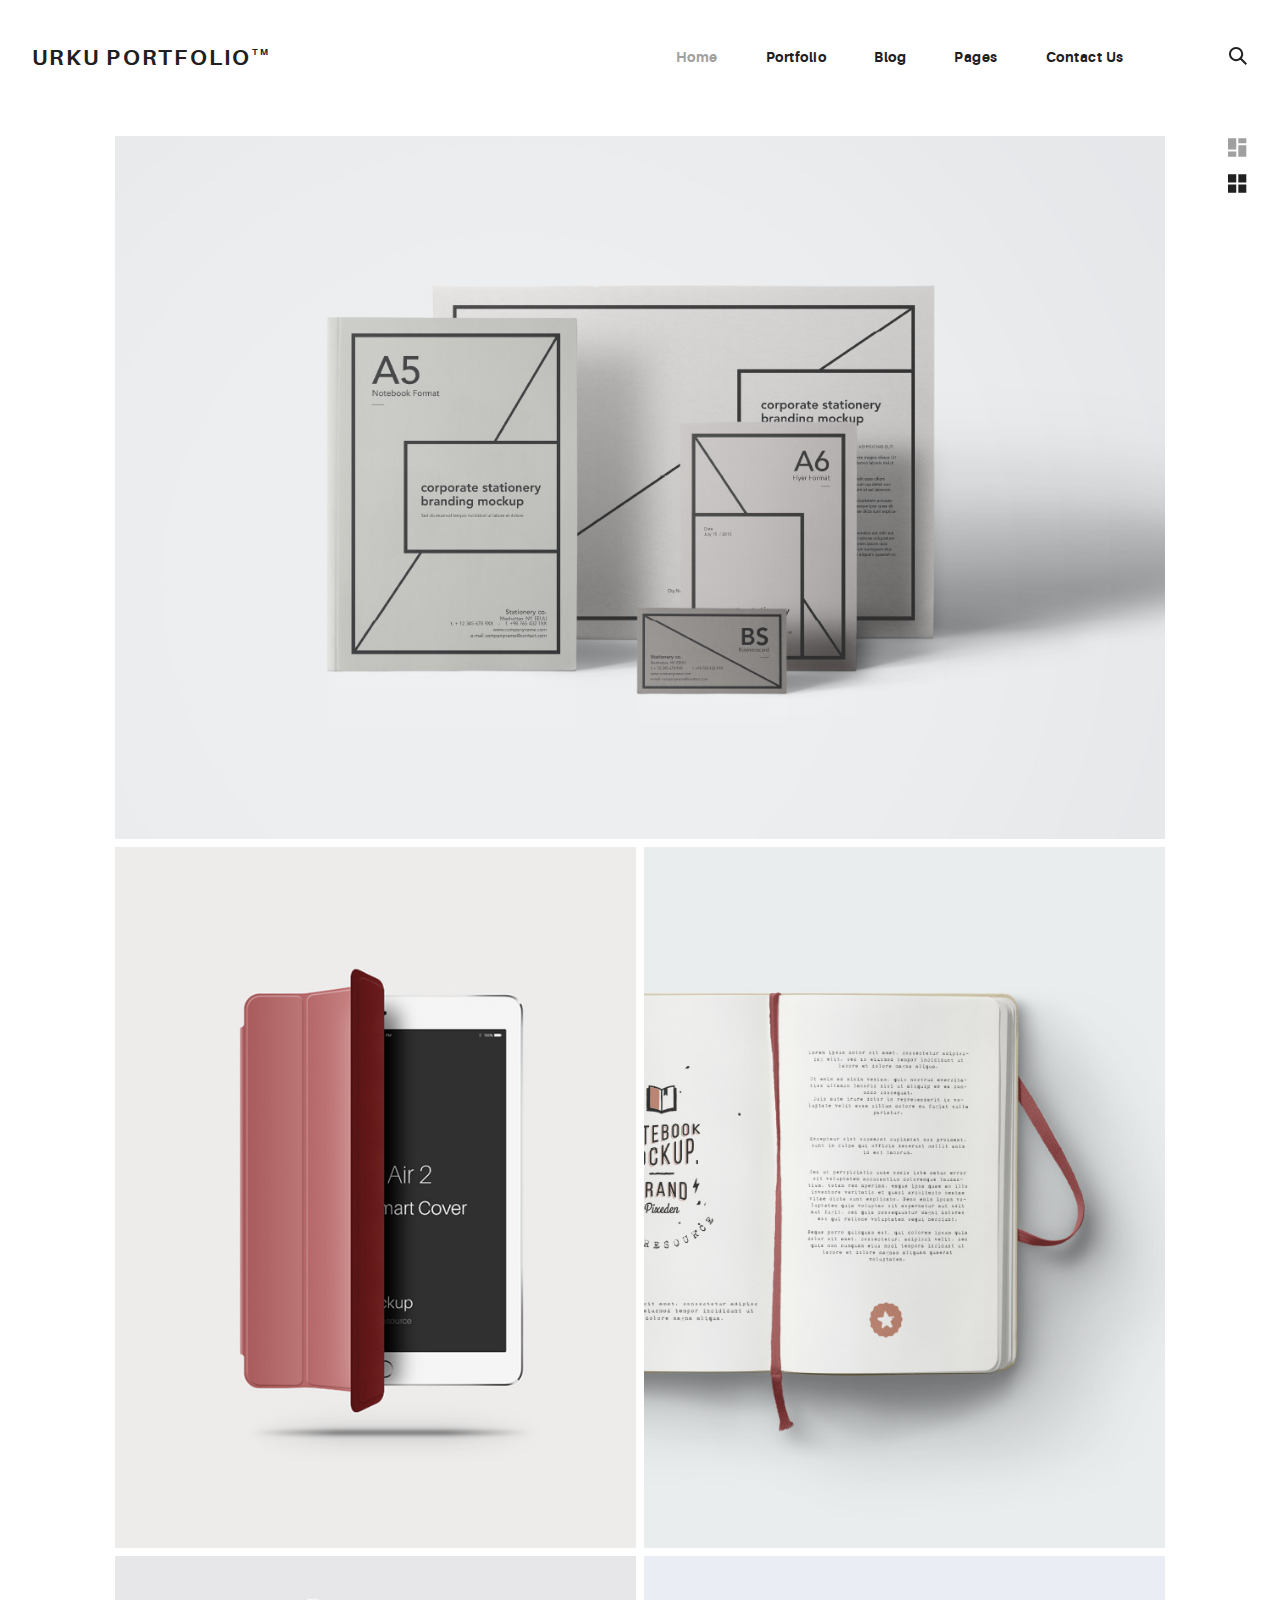
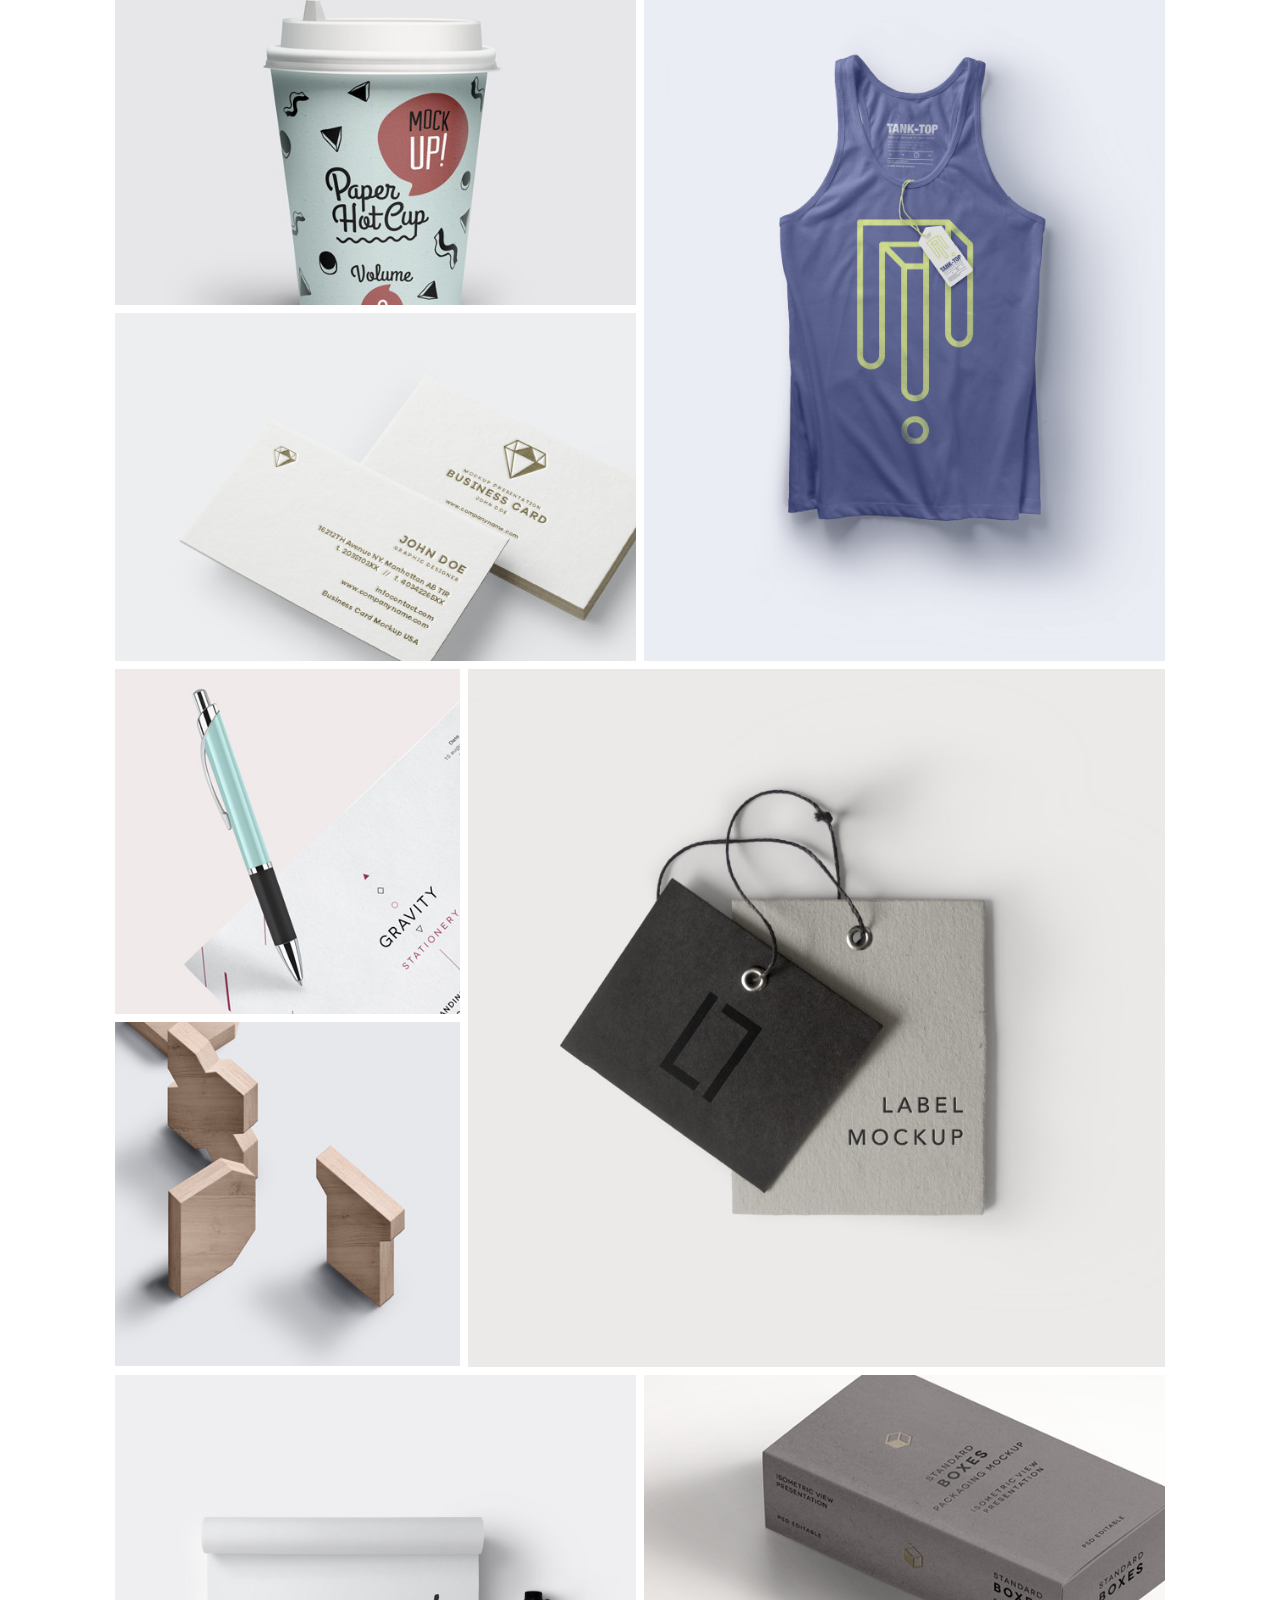
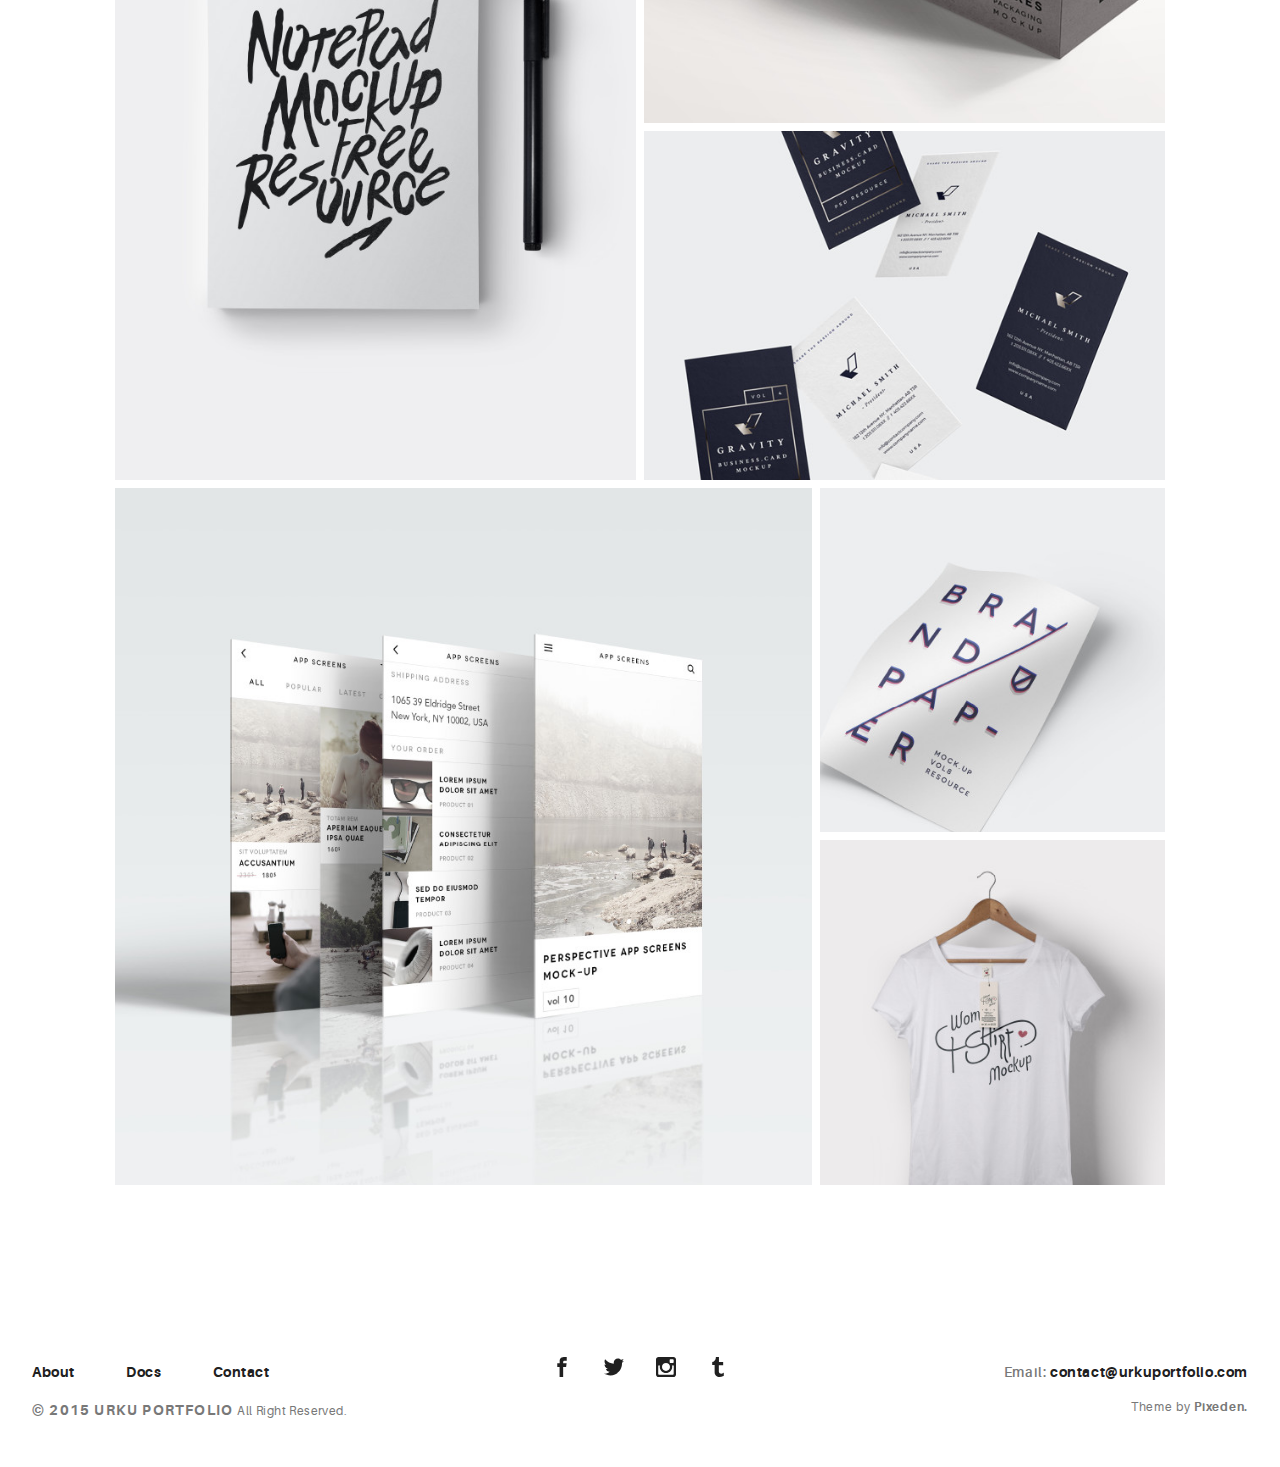
==== index.html @ d482189d "Launch 1.0" ====
<!DOCTYPE html>
<html>
  <head>
    <meta name="viewport" content="width=device-width, initial-scale=1.0">
    <meta charset="UTF-8">
    <title>Urku Portfolio :: Pixeden</title>
    <link rel="icon" type="image/svg+xml" href="assets/img/urku-ico.svg">
    <link rel="stylesheet" href="assets/css/aurora-pack.min.css">
    <link rel="stylesheet" href="assets/css/aurora-theme-base.min.css">
    <link rel="stylesheet" href="assets/css/urku.css">
  </head>
  <body class="top-fixed">
    <header class="ae-container-fluid ae-container-fluid--full rk-header ">
      <input type="checkbox" id="mobile-menu" class="rk-mobile-menu">
      <label for="mobile-menu">
        <svg>
          <use xlink:href="assets/img/symbols.svg#bar"></use>
        </svg>
        <svg>
          <use xlink:href="assets/img/symbols.svg#bar"></use>
        </svg>
        <svg>
          <use xlink:href="assets/img/symbols.svg#bar"></use>
        </svg>
      </label>
      <div class="ae-container-fluid rk-topbar">
        <h1 class="rk-logo"><a href="index.html">urku portfolio<sup>tm</sup></a></h1>
        <nav class="rk-navigation">
          <ul class="rk-menu">
            <li class="active rk-menu__item"><a href="index.html" class="rk-menu__link">Home</a>
            </li>
            <li class="rk-menu__item"><a href="portfolio.html" class="rk-menu__link">Portfolio</a>
              <nav class="rk-menu__sub">
                <ul class="rk-container">
                  <li class="rk-menu__item"><a href="portfolio.html" class="rk-menu__link">Flex</a></li>
                  <li class="rk-menu__item"><a href="portfolio-alt.html" class="rk-menu__link">Switch</a></li>
                  <li class="rk-menu__item"><a href="portfolio-raw.html" class="rk-menu__link">Static</a></li>
                  <li class="rk-menu__item"><a href="portfolio-masonry.html" class="rk-menu__link">Masonry</a></li>
                </ul>
              </nav>
            </li>
            <li class="rk-menu__item"><a href="blog.html" class="rk-menu__link">Blog</a>
            </li>
            <li class="rk-menu__item"><a href="#0" class="rk-menu__link">Pages</a>
              <nav class="rk-menu__sub">
                <ul class="rk-container">
                  <li class="rk-menu__item"><a href="about.html" class="rk-menu__link">About</a></li>
                  <li class="rk-menu__item"><a href="documentation.html" class="rk-menu__link">Documentation</a></li>
                  <li class="rk-menu__item"><a href="design-styles.html" class="rk-menu__link">Design Styles</a></li>
                </ul>
              </nav>
            </li>
            <li class="rk-menu__item"><a href="contact.html" class="rk-menu__link">Contact Us</a>
            </li>
          </ul>
          <form class="rk-search">
            <input type="text" placeholder="Search" id="urku-search" class="rk-search-field">
            <label for="urku-search">
              <svg>
                <use xlink:href="assets/img/symbols.svg#icon-search"></use>
              </svg>
            </label>
          </form>
        </nav>
      </div>
    </header>
    <section class="ae-container-fluid rk-main">
      <input type="radio" name="layout-ctrl" checked id="layout-base" class="layout-ctrl-input">
      <div class="ae-container-fluid rk-layout-ctrl-cont">
        <label for="layout-base" class="rk-layout-ctrl">
          <svg>
            <use xlink:href="assets/img/symbols.svg#icon-view-default"></use>
          </svg>
        </label>
      </div>
      <input type="radio" name="layout-ctrl" id="layout-grid" class="layout-ctrl-input">
      <div class="ae-container-fluid rk-layout-ctrl-cont">
        <label for="layout-grid" class="rk-layout-ctrl">
          <svg>
            <use xlink:href="assets/img/symbols.svg#icon-view-alt"></use>
          </svg>
        </label>
      </div>
      <div class="rk-layout-ctrl-mobile">
        <svg viewBox="0 0 9 9" class="layout-mob-1">
          <rect width="100%" height="100%" fill="currentColor"></rect>
        </svg>
        <svg viewBox="0 0 9 9" class="layout-mob-2">
          <rect width="100%" height="100%" fill="currentColor"></rect>
        </svg>
        <svg viewBox="0 0 9 9" class="layout-mob-3">
          <rect width="100%" height="100%" fill="currentColor"></rect>
        </svg>
        <svg viewBox="0 0 9 9" class="layout-mob-4">
          <rect width="100%" height="100%" fill="currentColor"></rect>
        </svg>
      </div>
      <section class="ae-container-fluid ae-container-fluid--inner loading rk-portfolio ">
        <div class="rk-portfolio__items"><a href="portfolio-item.html" class="rk-item rk-item--flex item-1 rk-size-12 rk-tosize-6 rk-landscape ">
            <div class="item-meta">
              <h2>Essential Stationery</h2>
              <p>Branding</p>
            </div></a><a href="portfolio-item.html" class="rk-item rk-item--flex item-2 rk-size-6  rk-portrait ">
            <div class="item-meta">
              <h2>Pickled Tousled</h2>
              <p>Art Direction</p>
            </div></a><a href="portfolio-item.html" class="rk-item rk-item--flex item-3 rk-size-6 rk-tosize-4 rk-portrait rk-tosquare">
            <div class="item-meta">
              <h2>Waistcoat vegan</h2>
              <p>Graphic Design</p>
            </div></a>
          <div class="rk-items-cont rk-size-6 rk-tosize-8"><a href="portfolio-item.html" class="rk-item rk-item--flex item-4 rk-size-12 rk-tosize-6 rk-landscape ">
              <div class="item-meta">
                <h2>Tumblr hammock</h2>
                <p>Packaging</p>
              </div></a><a href="portfolio-item.html" class="rk-item rk-item--flex item-5 rk-size-12 rk-tosize-6 rk-landscape ">
              <div class="item-meta">
                <h2>Biodiesel etsy</h2>
                <p>Branding</p>
              </div></a>
          </div><a href="portfolio-item.html" class="rk-item rk-item--flex item-6 rk-size-6 rk-tosize-4 rk-portrait rk-tosquare">
            <div class="item-meta">
              <h2>Gentrify artisan</h2>
              <p>Graphic Design</p>
            </div></a>
          <div class="rk-items-cont rk-size-4 rk-tosize-8"><a href="portfolio-item.html" class="rk-item rk-item--flex item-7 rk-size-12 rk-tosize-6 rk-square ">
              <div class="item-meta">
                <h2>Plaid austin</h2>
                <p>Graphic Design</p>
              </div></a><a href="portfolio-item.html" class="rk-item rk-item--flex item-8 rk-size-12 rk-tosize-6 rk-square ">
              <div class="item-meta">
                <h2>Trust fund</h2>
                <p>Packaging</p>
              </div></a>
          </div><a href="portfolio-item.html" class="rk-item rk-item--flex item-9 rk-size-8 rk-tosize-3 rk-square ">
            <div class="item-meta">
              <h2>Gentrify pork</h2>
              <p>Branding</p>
            </div></a><a href="portfolio-item.html" class="rk-item rk-item--flex item-10 rk-size-6 rk-tosize-3 rk-portrait rk-tosquare">
            <div class="item-meta  rk-tosmallfont">
              <h2>Waistcoat ugh</h2>
              <p>UI/UX</p>
            </div></a>
          <div class="rk-items-cont rk-size-6 rk-tosize-6"><a href="portfolio-item.html" class="rk-item rk-item--flex item-11 rk-size-12 rk-tosize-6 rk-landscape rk-tosquare">
              <div class="item-meta">
                <h2>Deep v kogi</h2>
                <p>Graphic Design</p>
              </div></a><a href="portfolio-item.html" class="rk-item rk-item--flex item-12 rk-size-12 rk-tosize-6 rk-landscape rk-tosquare">
              <div class="item-meta">
                <h2>Venmo trust</h2>
                <p>Packaging</p>
              </div></a>
          </div><a href="portfolio-item.html" class="rk-item rk-item--flex item-13 rk-size-8 rk-tosize-3 rk-square ">
            <div class="item-meta">
              <h2>Venmo trust</h2>
              <p>Ui/UX</p>
            </div></a>
          <div class="rk-items-cont rk-size-4 rk-tosize-6"><a href="portfolio-item.html" class="rk-item rk-item--flex item-14 rk-size-12 rk-tosize-6 rk-square ">
              <div class="item-meta">
                <h2>Gentrify semiotic</h2>
                <p>Art Direction</p>
              </div></a><a href="portfolio-item.html" class="rk-item rk-item--flex item-15 rk-size-12 rk-tosize-6 rk-square ">
              <div class="item-meta">
                <h2>Migas artisan</h2>
                <p>Photography</p>
              </div></a>
          </div>
        </div>
      </section>
    </section>
    <footer class="ae-container-fluid rk-footer ">
      <div class="ae-grid ae-grid--collapse">
        <div class="ae-grid__item item-lg-4 au-xs-ta-center au-lg-ta-left">
          <ul class="rk-menu rk-footer-menu">
            <li class="rk-menu__item"><a href="about.html" class="rk-menu__link">About</a>
            </li>
            <li class="rk-menu__item"><a href="documentation.html" class="rk-menu__link">Docs</a>
            </li>
            <li class="rk-menu__item"><a href="contact.html" class="rk-menu__link">Contact</a>
            </li>
          </ul>
          <p class="rk-footer__text rk-footer__copy "> <span class="ae-u-bold">© </span><span class="ae-u-bolder">2015 URKU PORTFOLIO </span>All Right Reserved.</p>
        </div>
        <div class="ae-grid__item item-lg-4 au-xs-ta-center"><a href="#0" class="rk-social-btn ">
            <svg>
              <use xlink:href="assets/img/symbols.svg#icon-facebook"></use>
            </svg></a><a href="#0" class="rk-social-btn ">
            <svg>
              <use xlink:href="assets/img/symbols.svg#icon-twitter"></use>
            </svg></a><a href="#0" class="rk-social-btn ">
            <svg>
              <use xlink:href="assets/img/symbols.svg#icon-pinterest"></use>
            </svg></a><a href="#0" class="rk-social-btn ">
            <svg>
              <use xlink:href="assets/img/symbols.svg#icon-tumblr"></use>
            </svg></a></div>
        <div class="ae-grid__item item-lg-4 au-xs-ta-center au-lg-ta-right">
          <p class="rk-footer__text rk-footer__contact "> <span class="ae-u-bold">Email: </span><span class="ae-u-bolder"> <a href="#0" class="rk-dark-color ">contact@urkuportfolio.com </a></span></p>
          <p class="rk-footer__text rk-footer__by">Theme by <a href="http://pixeden.com" class="ae-u-bolder">Pixeden.</a></p>
        </div>
      </div>
    </footer>
    <script src="assets/js/svg4everybody.min.js"></script>
    <script>svg4everybody();</script>
  </body>
</html>
---- assets/css/aurora-pack.min.css ----
.ae-container,.ae-container-fluid{margin-right:auto;margin-left:auto}hr,img{border:0}dfn,q,tfoot td{font-style:italic}pre,textarea{overflow:auto}td,textarea{vertical-align:top}.ae-container-fluid:after,.ae-container:after,.au-clearfix:after{clear:both}.au-xs-ta-left,caption,th{text-align:left}.ae-container-fluid:after,.ae-container-fluid:before,.ae-container:after,.ae-container:before{content:" ";display:table}html{box-sizing:border-box}*,:after,:before{box-sizing:inherit}.ae-container{padding-left:.25rem;padding-right:.25rem}@media (min-width:40em){.ae-container{max-width:40rem}}@media (min-width:52em){.ae-container{max-width:48.75rem}}@media (min-width:64em){.ae-container{max-width:62rem}}@media (min-width:75em){.ae-container{max-width:72.25rem}}@media (min-width:40em){.ae-container-fluid{max-width:88.88889em;width:95vw}.ae-container-fluid--inner{max-width:68.88889em;width:82vw}}.ae-container-fluid--full{max-width:100%;padding-left:0;padding-right:0;width:100%}@media (max-width:63.99em){.ae-container-fluid{padding-left:.25rem;padding-right:.25rem}}.ae-grid{display:-webkit-box;display:-webkit-flex;display:-ms-flexbox;display:flex;-webkit-flex-wrap:wrap;-ms-flex-wrap:wrap;flex-wrap:wrap;margin-left:-.25rem;margin-right:-.25rem}.ae-grid--alt{display:-webkit-box;display:-webkit-flex;display:-ms-flexbox;display:flex;-webkit-flex-wrap:wrap;-ms-flex-wrap:wrap;flex-wrap:wrap;margin-left:-.63832%;margin-right:-.63832%}@media (min-width:40em){.ae-grid--alt1{display:-webkit-box;display:-webkit-flex;display:-ms-flexbox;display:flex;-webkit-flex-wrap:wrap;-ms-flex-wrap:wrap;flex-wrap:wrap;margin-left:-7.65989%;margin-right:-7.65989%}.ae-grid--alt2,.ae-grid--alt3{display:-webkit-box;display:-webkit-flex;display:-ms-flexbox;-webkit-flex-wrap:wrap}.ae-grid--alt2{display:flex;-ms-flex-wrap:wrap;flex-wrap:wrap;margin-left:-3.82995%;margin-right:-3.82995%}.ae-grid--alt3{display:flex;-ms-flex-wrap:wrap;flex-wrap:wrap;margin-left:-2.5533%;margin-right:-2.5533%}.ae-grid--alt4,.ae-grid--alt5{display:-webkit-box;display:-webkit-flex;display:-ms-flexbox;-webkit-flex-wrap:wrap}.ae-grid--alt4{display:flex;-ms-flex-wrap:wrap;flex-wrap:wrap;margin-left:-1.91497%;margin-right:-1.91497%}.ae-grid--alt5{display:flex;-ms-flex-wrap:wrap;flex-wrap:wrap;margin-left:-1.53198%;margin-right:-1.53198%}.ae-grid--alt6,.ae-grid--alt7{display:-webkit-box;display:-webkit-flex;display:-ms-flexbox;-webkit-flex-wrap:wrap}.ae-grid--alt6{display:flex;-ms-flex-wrap:wrap;flex-wrap:wrap;margin-left:-1.27665%;margin-right:-1.27665%}.ae-grid--alt7{display:flex;-ms-flex-wrap:wrap;flex-wrap:wrap;margin-left:-1.09427%;margin-right:-1.09427%}.ae-grid--alt8,.ae-grid--alt9{display:-webkit-box;display:-webkit-flex;display:-ms-flexbox;-webkit-flex-wrap:wrap}.ae-grid--alt8{display:flex;-ms-flex-wrap:wrap;flex-wrap:wrap;margin-left:-.95749%;margin-right:-.95749%}.ae-grid--alt9{display:flex;-ms-flex-wrap:wrap;flex-wrap:wrap;margin-left:-.8511%;margin-right:-.8511%}.ae-grid--alt10{display:-webkit-box;display:-webkit-flex;display:-ms-flexbox;display:flex;-webkit-flex-wrap:wrap;-ms-flex-wrap:wrap;flex-wrap:wrap;margin-left:-.76599%;margin-right:-.76599%}}.ae-grid__item--alt{-webkit-box-flex:0;-webkit-flex:0 0 100%;-ms-flex:0 0 100%;flex:0 0 100%;min-height:1px;padding-left:.63832%;padding-right:.63832%;position:relative}@media (min-width:40em){.ae-grid__item--alt1{-webkit-box-flex:0;-webkit-flex:0 0 100%;-ms-flex:0 0 100%;flex:0 0 100%;min-height:1px;padding-left:7.65989%;padding-right:7.65989%;position:relative}.ae-grid__item--alt2{-webkit-box-flex:0;-webkit-flex:0 0 100%;-ms-flex:0 0 100%;flex:0 0 100%;min-height:1px;padding-left:3.82995%;padding-right:3.82995%;position:relative}.ae-grid__item--alt3{-webkit-box-flex:0;-webkit-flex:0 0 100%;-ms-flex:0 0 100%;flex:0 0 100%;min-height:1px;padding-left:2.5533%;padding-right:2.5533%;position:relative}.ae-grid__item--alt4,.ae-grid__item--alt5{-webkit-box-flex:0;min-height:1px;position:relative}.ae-grid__item--alt4{-webkit-flex:0 0 100%;-ms-flex:0 0 100%;flex:0 0 100%;padding-left:1.91497%;padding-right:1.91497%}.ae-grid__item--alt5{-webkit-flex:0 0 100%;-ms-flex:0 0 100%;flex:0 0 100%;padding-left:1.53198%;padding-right:1.53198%}.ae-grid__item--alt6{-webkit-box-flex:0;-webkit-flex:0 0 100%;-ms-flex:0 0 100%;flex:0 0 100%;min-height:1px;padding-left:1.27665%;padding-right:1.27665%;position:relative}.ae-grid__item--alt7{-webkit-box-flex:0;-webkit-flex:0 0 100%;-ms-flex:0 0 100%;flex:0 0 100%;min-height:1px;padding-left:1.09427%;padding-right:1.09427%;position:relative}.ae-grid__item--alt8,.ae-grid__item--alt9{-webkit-box-flex:0;min-height:1px;position:relative}.ae-grid__item--alt8{-webkit-flex:0 0 100%;-ms-flex:0 0 100%;flex:0 0 100%;padding-left:.95749%;padding-right:.95749%}.ae-grid__item--alt9{-webkit-flex:0 0 100%;-ms-flex:0 0 100%;flex:0 0 100%;padding-left:.8511%;padding-right:.8511%}.ae-grid__item--alt10{-webkit-box-flex:0;-webkit-flex:0 0 100%;-ms-flex:0 0 100%;flex:0 0 100%;min-height:1px;padding-left:.76599%;padding-right:.76599%;position:relative}}.ae-grid__item{-webkit-box-flex:0;-webkit-flex:0 0 100%;-ms-flex:0 0 100%;flex:0 0 100%;min-height:1px;padding-left:.25rem;padding-right:.25rem;position:relative;max-width:100%}.ae-grid--collapse>.ae-grid__item,.ae-grid--deepcollapse .ae-grid__item,.ae-grid__item--collapse{padding-left:0;padding-right:0}.item-xs--auto{-webkit-box-flex:1;-webkit-flex:1;-ms-flex:1;flex:1}.item-xs-1{-webkit-box-flex:0;-webkit-flex:0 0 8.33333%;-ms-flex:0 0 8.33333%;flex:0 0 8.33333%;max-width:8.33333%}.item-xs-2{-webkit-box-flex:0;-webkit-flex:0 0 16.66667%;-ms-flex:0 0 16.66667%;flex:0 0 16.66667%;max-width:16.66667%}.item-xs-3{-webkit-box-flex:0;-webkit-flex:0 0 25%;-ms-flex:0 0 25%;flex:0 0 25%;max-width:25%}.item-xs-4{-webkit-box-flex:0;-webkit-flex:0 0 33.33333%;-ms-flex:0 0 33.33333%;flex:0 0 33.33333%;max-width:33.33333%}.item-xs-5{-webkit-box-flex:0;-webkit-flex:0 0 41.66667%;-ms-flex:0 0 41.66667%;flex:0 0 41.66667%;max-width:41.66667%}.item-xs-6{-webkit-box-flex:0;-webkit-flex:0 0 50%;-ms-flex:0 0 50%;flex:0 0 50%;max-width:50%}.item-xs-7{-webkit-box-flex:0;-webkit-flex:0 0 58.33333%;-ms-flex:0 0 58.33333%;flex:0 0 58.33333%;max-width:58.33333%}.item-xs-8{-webkit-box-flex:0;-webkit-flex:0 0 66.66667%;-ms-flex:0 0 66.66667%;flex:0 0 66.66667%;max-width:66.66667%}.item-xs-9{-webkit-box-flex:0;-webkit-flex:0 0 75%;-ms-flex:0 0 75%;flex:0 0 75%;max-width:75%}.item-xs-10{-webkit-box-flex:0;-webkit-flex:0 0 83.33333%;-ms-flex:0 0 83.33333%;flex:0 0 83.33333%;max-width:83.33333%}.item-xs-11{-webkit-box-flex:0;-webkit-flex:0 0 91.66667%;-ms-flex:0 0 91.66667%;flex:0 0 91.66667%;max-width:91.66667%}.item-xs-12{-webkit-box-flex:0;-webkit-flex:0 0 100%;-ms-flex:0 0 100%;flex:0 0 100%;max-width:100%}.item-xs--pull-0{left:auto;right:auto}.item-xs--pull-1{left:auto;right:8.33333%}.item-xs--pull-2{left:auto;right:16.66667%}.item-xs--pull-3{left:auto;right:25%}.item-xs--pull-4{left:auto;right:33.33333%}.item-xs--pull-5{left:auto;right:41.66667%}.item-xs--pull-6{left:auto;right:50%}.item-xs--pull-7{left:auto;right:58.33333%}.item-xs--pull-8{left:auto;right:66.66667%}.item-xs--pull-9{left:auto;right:75%}.item-xs--pull-10{left:auto;right:83.33333%}.item-xs--pull-11{left:auto;right:91.66667%}.item-xs--pull-12{left:auto;right:100%}.item-xs--push-0{left:auto;right:auto}.item-xs--push-1{left:8.33333%;right:auto}.item-xs--push-2{left:16.66667%;right:auto}.item-xs--push-3{left:25%;right:auto}.item-xs--push-4{left:33.33333%;right:auto}.item-xs--push-5{left:41.66667%;right:auto}.item-xs--push-6{left:50%;right:auto}.item-xs--push-7{left:58.33333%;right:auto}.item-xs--push-8{left:66.66667%;right:auto}.item-xs--push-9{left:75%;right:auto}.item-xs--push-10{left:83.33333%;right:auto}.item-xs--push-11{left:91.66667%;right:auto}.item-xs--push-12{left:100%;right:auto}.item-xs--offset-0{margin-left:0}.item-xs--offset-1{margin-left:8.33333%}.item-xs--offset-2{margin-left:16.66667%}.item-xs--offset-3{margin-left:25%}.item-xs--offset-4{margin-left:33.33333%}.item-xs--offset-5{margin-left:41.66667%}.item-xs--offset-6{margin-left:50%}.item-xs--offset-7{margin-left:58.33333%}.item-xs--offset-8{margin-left:66.66667%}.item-xs--offset-9{margin-left:75%}.item-xs--offset-10{margin-left:83.33333%}.item-xs--offset-11{margin-left:91.66667%}.item-xs--offset-12{margin-left:100%}.item-xs--top{-webkit-align-self:flex-start;-ms-flex-item-align:start;align-self:flex-start}.item-xs--center{-webkit-align-self:center;-ms-flex-item-align:center;align-self:center}.item-xs--bottom{-webkit-align-self:flex-end;-ms-flex-item-align:end;align-self:flex-end}.items-xs--top{-webkit-box-align:start;-webkit-align-items:flex-start;-ms-flex-align:start;align-items:flex-start}.items-xs--center{-webkit-box-align:center;-webkit-align-items:center;-ms-flex-align:center;align-items:center}.items-xs--bottom{-webkit-box-align:end;-webkit-align-items:flex-end;-ms-flex-align:end;align-items:flex-end}.item-xs--start{-webkit-box-ordinal-group:0;-webkit-order:-1;-ms-flex-order:-1;order:-1}.item-xs--end{-webkit-box-ordinal-group:14;-webkit-order:13;-ms-flex-order:13;order:13}.item-xs--order-1{-webkit-box-ordinal-group:2;-webkit-order:1;-ms-flex-order:1;order:1}.item-xs--order-2{-webkit-box-ordinal-group:3;-webkit-order:2;-ms-flex-order:2;order:2}.item-xs--order-3{-webkit-box-ordinal-group:4;-webkit-order:3;-ms-flex-order:3;order:3}.item-xs--order-4{-webkit-box-ordinal-group:5;-webkit-order:4;-ms-flex-order:4;order:4}.item-xs--order-5{-webkit-box-ordinal-group:6;-webkit-order:5;-ms-flex-order:5;order:5}.item-xs--order-6{-webkit-box-ordinal-group:7;-webkit-order:6;-ms-flex-order:6;order:6}.item-xs--order-7{-webkit-box-ordinal-group:8;-webkit-order:7;-ms-flex-order:7;order:7}.item-xs--order-8{-webkit-box-ordinal-group:9;-webkit-order:8;-ms-flex-order:8;order:8}.item-xs--order-9{-webkit-box-ordinal-group:10;-webkit-order:9;-ms-flex-order:9;order:9}.item-xs--order-10{-webkit-box-ordinal-group:11;-webkit-order:10;-ms-flex-order:10;order:10}.item-xs--order-11{-webkit-box-ordinal-group:12;-webkit-order:11;-ms-flex-order:11;order:11}.item-xs--order-12{-webkit-box-ordinal-group:13;-webkit-order:12;-ms-flex-order:12;order:12}@media (min-width:40em){.item-sm--auto{-webkit-box-flex:1;-webkit-flex:1;-ms-flex:1;flex:1}.item-sm-1{-webkit-box-flex:0;-webkit-flex:0 0 8.33333%;-ms-flex:0 0 8.33333%;flex:0 0 8.33333%;max-width:8.33333%}.item-sm-2{-webkit-box-flex:0;-webkit-flex:0 0 16.66667%;-ms-flex:0 0 16.66667%;flex:0 0 16.66667%;max-width:16.66667%}.item-sm-3{-webkit-box-flex:0;-webkit-flex:0 0 25%;-ms-flex:0 0 25%;flex:0 0 25%;max-width:25%}.item-sm-4{-webkit-box-flex:0;-webkit-flex:0 0 33.33333%;-ms-flex:0 0 33.33333%;flex:0 0 33.33333%;max-width:33.33333%}.item-sm-5{-webkit-box-flex:0;-webkit-flex:0 0 41.66667%;-ms-flex:0 0 41.66667%;flex:0 0 41.66667%;max-width:41.66667%}.item-sm-6{-webkit-box-flex:0;-webkit-flex:0 0 50%;-ms-flex:0 0 50%;flex:0 0 50%;max-width:50%}.item-sm-7{-webkit-box-flex:0;-webkit-flex:0 0 58.33333%;-ms-flex:0 0 58.33333%;flex:0 0 58.33333%;max-width:58.33333%}.item-sm-8{-webkit-box-flex:0;-webkit-flex:0 0 66.66667%;-ms-flex:0 0 66.66667%;flex:0 0 66.66667%;max-width:66.66667%}.item-sm-9{-webkit-box-flex:0;-webkit-flex:0 0 75%;-ms-flex:0 0 75%;flex:0 0 75%;max-width:75%}.item-sm-10{-webkit-box-flex:0;-webkit-flex:0 0 83.33333%;-ms-flex:0 0 83.33333%;flex:0 0 83.33333%;max-width:83.33333%}.item-sm-11{-webkit-box-flex:0;-webkit-flex:0 0 91.66667%;-ms-flex:0 0 91.66667%;flex:0 0 91.66667%;max-width:91.66667%}.item-sm-12{-webkit-box-flex:0;-webkit-flex:0 0 100%;-ms-flex:0 0 100%;flex:0 0 100%;max-width:100%}.item-sm--pull-0{left:auto;right:auto}.item-sm--pull-1{left:auto;right:8.33333%}.item-sm--pull-2{left:auto;right:16.66667%}.item-sm--pull-3{left:auto;right:25%}.item-sm--pull-4{left:auto;right:33.33333%}.item-sm--pull-5{left:auto;right:41.66667%}.item-sm--pull-6{left:auto;right:50%}.item-sm--pull-7{left:auto;right:58.33333%}.item-sm--pull-8{left:auto;right:66.66667%}.item-sm--pull-9{left:auto;right:75%}.item-sm--pull-10{left:auto;right:83.33333%}.item-sm--pull-11{left:auto;right:91.66667%}.item-sm--pull-12{left:auto;right:100%}.item-sm--push-0{left:auto;right:auto}.item-sm--push-1{left:8.33333%;right:auto}.item-sm--push-2{left:16.66667%;right:auto}.item-sm--push-3{left:25%;right:auto}.item-sm--push-4{left:33.33333%;right:auto}.item-sm--push-5{left:41.66667%;right:auto}.item-sm--push-6{left:50%;right:auto}.item-sm--push-7{left:58.33333%;right:auto}.item-sm--push-8{left:66.66667%;right:auto}.item-sm--push-9{left:75%;right:auto}.item-sm--push-10{left:83.33333%;right:auto}.item-sm--push-11{left:91.66667%;right:auto}.item-sm--push-12{left:100%;right:auto}.item-sm--offset-0{margin-left:0}.item-sm--offset-1{margin-left:8.33333%}.item-sm--offset-2{margin-left:16.66667%}.item-sm--offset-3{margin-left:25%}.item-sm--offset-4{margin-left:33.33333%}.item-sm--offset-5{margin-left:41.66667%}.item-sm--offset-6{margin-left:50%}.item-sm--offset-7{margin-left:58.33333%}.item-sm--offset-8{margin-left:66.66667%}.item-sm--offset-9{margin-left:75%}.item-sm--offset-10{margin-left:83.33333%}.item-sm--offset-11{margin-left:91.66667%}.item-sm--offset-12{margin-left:100%}.item-sm--top{-webkit-align-self:flex-start;-ms-flex-item-align:start;align-self:flex-start}.item-sm--center{-webkit-align-self:center;-ms-flex-item-align:center;align-self:center}.item-sm--bottom{-webkit-align-self:flex-end;-ms-flex-item-align:end;align-self:flex-end}.items-sm--top{-webkit-box-align:start;-webkit-align-items:flex-start;-ms-flex-align:start;align-items:flex-start}.items-sm--center{-webkit-box-align:center;-webkit-align-items:center;-ms-flex-align:center;align-items:center}.items-sm--bottom{-webkit-box-align:end;-webkit-align-items:flex-end;-ms-flex-align:end;align-items:flex-end}.item-sm--start{-webkit-box-ordinal-group:0;-webkit-order:-1;-ms-flex-order:-1;order:-1}.item-sm--end{-webkit-box-ordinal-group:14;-webkit-order:13;-ms-flex-order:13;order:13}.item-sm--order-1{-webkit-box-ordinal-group:2;-webkit-order:1;-ms-flex-order:1;order:1}.item-sm--order-2{-webkit-box-ordinal-group:3;-webkit-order:2;-ms-flex-order:2;order:2}.item-sm--order-3{-webkit-box-ordinal-group:4;-webkit-order:3;-ms-flex-order:3;order:3}.item-sm--order-4{-webkit-box-ordinal-group:5;-webkit-order:4;-ms-flex-order:4;order:4}.item-sm--order-5{-webkit-box-ordinal-group:6;-webkit-order:5;-ms-flex-order:5;order:5}.item-sm--order-6{-webkit-box-ordinal-group:7;-webkit-order:6;-ms-flex-order:6;order:6}.item-sm--order-7{-webkit-box-ordinal-group:8;-webkit-order:7;-ms-flex-order:7;order:7}.item-sm--order-8{-webkit-box-ordinal-group:9;-webkit-order:8;-ms-flex-order:8;order:8}.item-sm--order-9{-webkit-box-ordinal-group:10;-webkit-order:9;-ms-flex-order:9;order:9}.item-sm--order-10{-webkit-box-ordinal-group:11;-webkit-order:10;-ms-flex-order:10;order:10}.item-sm--order-11{-webkit-box-ordinal-group:12;-webkit-order:11;-ms-flex-order:11;order:11}.item-sm--order-12{-webkit-box-ordinal-group:13;-webkit-order:12;-ms-flex-order:12;order:12}}@media (min-width:52em){.item-md--auto{-webkit-box-flex:1;-webkit-flex:1;-ms-flex:1;flex:1}.item-md-1{-webkit-box-flex:0;-webkit-flex:0 0 8.33333%;-ms-flex:0 0 8.33333%;flex:0 0 8.33333%;max-width:8.33333%}.item-md-2{-webkit-box-flex:0;-webkit-flex:0 0 16.66667%;-ms-flex:0 0 16.66667%;flex:0 0 16.66667%;max-width:16.66667%}.item-md-3{-webkit-box-flex:0;-webkit-flex:0 0 25%;-ms-flex:0 0 25%;flex:0 0 25%;max-width:25%}.item-md-4{-webkit-box-flex:0;-webkit-flex:0 0 33.33333%;-ms-flex:0 0 33.33333%;flex:0 0 33.33333%;max-width:33.33333%}.item-md-5{-webkit-box-flex:0;-webkit-flex:0 0 41.66667%;-ms-flex:0 0 41.66667%;flex:0 0 41.66667%;max-width:41.66667%}.item-md-6{-webkit-box-flex:0;-webkit-flex:0 0 50%;-ms-flex:0 0 50%;flex:0 0 50%;max-width:50%}.item-md-7{-webkit-box-flex:0;-webkit-flex:0 0 58.33333%;-ms-flex:0 0 58.33333%;flex:0 0 58.33333%;max-width:58.33333%}.item-md-8{-webkit-box-flex:0;-webkit-flex:0 0 66.66667%;-ms-flex:0 0 66.66667%;flex:0 0 66.66667%;max-width:66.66667%}.item-md-9{-webkit-box-flex:0;-webkit-flex:0 0 75%;-ms-flex:0 0 75%;flex:0 0 75%;max-width:75%}.item-md-10{-webkit-box-flex:0;-webkit-flex:0 0 83.33333%;-ms-flex:0 0 83.33333%;flex:0 0 83.33333%;max-width:83.33333%}.item-md-11{-webkit-box-flex:0;-webkit-flex:0 0 91.66667%;-ms-flex:0 0 91.66667%;flex:0 0 91.66667%;max-width:91.66667%}.item-md-12{-webkit-box-flex:0;-webkit-flex:0 0 100%;-ms-flex:0 0 100%;flex:0 0 100%;max-width:100%}.item-md--pull-0{left:auto;right:auto}.item-md--pull-1{left:auto;right:8.33333%}.item-md--pull-2{left:auto;right:16.66667%}.item-md--pull-3{left:auto;right:25%}.item-md--pull-4{left:auto;right:33.33333%}.item-md--pull-5{left:auto;right:41.66667%}.item-md--pull-6{left:auto;right:50%}.item-md--pull-7{left:auto;right:58.33333%}.item-md--pull-8{left:auto;right:66.66667%}.item-md--pull-9{left:auto;right:75%}.item-md--pull-10{left:auto;right:83.33333%}.item-md--pull-11{left:auto;right:91.66667%}.item-md--pull-12{left:auto;right:100%}.item-md--push-0{left:auto;right:auto}.item-md--push-1{left:8.33333%;right:auto}.item-md--push-2{left:16.66667%;right:auto}.item-md--push-3{left:25%;right:auto}.item-md--push-4{left:33.33333%;right:auto}.item-md--push-5{left:41.66667%;right:auto}.item-md--push-6{left:50%;right:auto}.item-md--push-7{left:58.33333%;right:auto}.item-md--push-8{left:66.66667%;right:auto}.item-md--push-9{left:75%;right:auto}.item-md--push-10{left:83.33333%;right:auto}.item-md--push-11{left:91.66667%;right:auto}.item-md--push-12{left:100%;right:auto}.item-md--offset-0{margin-left:0}.item-md--offset-1{margin-left:8.33333%}.item-md--offset-2{margin-left:16.66667%}.item-md--offset-3{margin-left:25%}.item-md--offset-4{margin-left:33.33333%}.item-md--offset-5{margin-left:41.66667%}.item-md--offset-6{margin-left:50%}.item-md--offset-7{margin-left:58.33333%}.item-md--offset-8{margin-left:66.66667%}.item-md--offset-9{margin-left:75%}.item-md--offset-10{margin-left:83.33333%}.item-md--offset-11{margin-left:91.66667%}.item-md--offset-12{margin-left:100%}.item-md--top{-webkit-align-self:flex-start;-ms-flex-item-align:start;align-self:flex-start}.item-md--center{-webkit-align-self:center;-ms-flex-item-align:center;align-self:center}.item-md--bottom{-webkit-align-self:flex-end;-ms-flex-item-align:end;align-self:flex-end}.items-md--top{-webkit-box-align:start;-webkit-align-items:flex-start;-ms-flex-align:start;align-items:flex-start}.items-md--center{-webkit-box-align:center;-webkit-align-items:center;-ms-flex-align:center;align-items:center}.items-md--bottom{-webkit-box-align:end;-webkit-align-items:flex-end;-ms-flex-align:end;align-items:flex-end}.item-md--start{-webkit-box-ordinal-group:0;-webkit-order:-1;-ms-flex-order:-1;order:-1}.item-md--end{-webkit-box-ordinal-group:14;-webkit-order:13;-ms-flex-order:13;order:13}.item-md--order-1{-webkit-box-ordinal-group:2;-webkit-order:1;-ms-flex-order:1;order:1}.item-md--order-2{-webkit-box-ordinal-group:3;-webkit-order:2;-ms-flex-order:2;order:2}.item-md--order-3{-webkit-box-ordinal-group:4;-webkit-order:3;-ms-flex-order:3;order:3}.item-md--order-4{-webkit-box-ordinal-group:5;-webkit-order:4;-ms-flex-order:4;order:4}.item-md--order-5{-webkit-box-ordinal-group:6;-webkit-order:5;-ms-flex-order:5;order:5}.item-md--order-6{-webkit-box-ordinal-group:7;-webkit-order:6;-ms-flex-order:6;order:6}.item-md--order-7{-webkit-box-ordinal-group:8;-webkit-order:7;-ms-flex-order:7;order:7}.item-md--order-8{-webkit-box-ordinal-group:9;-webkit-order:8;-ms-flex-order:8;order:8}.item-md--order-9{-webkit-box-ordinal-group:10;-webkit-order:9;-ms-flex-order:9;order:9}.item-md--order-10{-webkit-box-ordinal-group:11;-webkit-order:10;-ms-flex-order:10;order:10}.item-md--order-11{-webkit-box-ordinal-group:12;-webkit-order:11;-ms-flex-order:11;order:11}.item-md--order-12{-webkit-box-ordinal-group:13;-webkit-order:12;-ms-flex-order:12;order:12}}@media (min-width:64em){.item-lg--auto{-webkit-box-flex:1;-webkit-flex:1;-ms-flex:1;flex:1}.item-lg-1{-webkit-box-flex:0;-webkit-flex:0 0 8.33333%;-ms-flex:0 0 8.33333%;flex:0 0 8.33333%;max-width:8.33333%}.item-lg-2{-webkit-box-flex:0;-webkit-flex:0 0 16.66667%;-ms-flex:0 0 16.66667%;flex:0 0 16.66667%;max-width:16.66667%}.item-lg-3{-webkit-box-flex:0;-webkit-flex:0 0 25%;-ms-flex:0 0 25%;flex:0 0 25%;max-width:25%}.item-lg-4{-webkit-box-flex:0;-webkit-flex:0 0 33.33333%;-ms-flex:0 0 33.33333%;flex:0 0 33.33333%;max-width:33.33333%}.item-lg-5{-webkit-box-flex:0;-webkit-flex:0 0 41.66667%;-ms-flex:0 0 41.66667%;flex:0 0 41.66667%;max-width:41.66667%}.item-lg-6{-webkit-box-flex:0;-webkit-flex:0 0 50%;-ms-flex:0 0 50%;flex:0 0 50%;max-width:50%}.item-lg-7{-webkit-box-flex:0;-webkit-flex:0 0 58.33333%;-ms-flex:0 0 58.33333%;flex:0 0 58.33333%;max-width:58.33333%}.item-lg-8{-webkit-box-flex:0;-webkit-flex:0 0 66.66667%;-ms-flex:0 0 66.66667%;flex:0 0 66.66667%;max-width:66.66667%}.item-lg-9{-webkit-box-flex:0;-webkit-flex:0 0 75%;-ms-flex:0 0 75%;flex:0 0 75%;max-width:75%}.item-lg-10{-webkit-box-flex:0;-webkit-flex:0 0 83.33333%;-ms-flex:0 0 83.33333%;flex:0 0 83.33333%;max-width:83.33333%}.item-lg-11{-webkit-box-flex:0;-webkit-flex:0 0 91.66667%;-ms-flex:0 0 91.66667%;flex:0 0 91.66667%;max-width:91.66667%}.item-lg-12{-webkit-box-flex:0;-webkit-flex:0 0 100%;-ms-flex:0 0 100%;flex:0 0 100%;max-width:100%}.item-lg--pull-0{left:auto;right:auto}.item-lg--pull-1{left:auto;right:8.33333%}.item-lg--pull-2{left:auto;right:16.66667%}.item-lg--pull-3{left:auto;right:25%}.item-lg--pull-4{left:auto;right:33.33333%}.item-lg--pull-5{left:auto;right:41.66667%}.item-lg--pull-6{left:auto;right:50%}.item-lg--pull-7{left:auto;right:58.33333%}.item-lg--pull-8{left:auto;right:66.66667%}.item-lg--pull-9{left:auto;right:75%}.item-lg--pull-10{left:auto;right:83.33333%}.item-lg--pull-11{left:auto;right:91.66667%}.item-lg--pull-12{left:auto;right:100%}.item-lg--push-0{left:auto;right:auto}.item-lg--push-1{left:8.33333%;right:auto}.item-lg--push-2{left:16.66667%;right:auto}.item-lg--push-3{left:25%;right:auto}.item-lg--push-4{left:33.33333%;right:auto}.item-lg--push-5{left:41.66667%;right:auto}.item-lg--push-6{left:50%;right:auto}.item-lg--push-7{left:58.33333%;right:auto}.item-lg--push-8{left:66.66667%;right:auto}.item-lg--push-9{left:75%;right:auto}.item-lg--push-10{left:83.33333%;right:auto}.item-lg--push-11{left:91.66667%;right:auto}.item-lg--push-12{left:100%;right:auto}.item-lg--offset-0{margin-left:0}.item-lg--offset-1{margin-left:8.33333%}.item-lg--offset-2{margin-left:16.66667%}.item-lg--offset-3{margin-left:25%}.item-lg--offset-4{margin-left:33.33333%}.item-lg--offset-5{margin-left:41.66667%}.item-lg--offset-6{margin-left:50%}.item-lg--offset-7{margin-left:58.33333%}.item-lg--offset-8{margin-left:66.66667%}.item-lg--offset-9{margin-left:75%}.item-lg--offset-10{margin-left:83.33333%}.item-lg--offset-11{margin-left:91.66667%}.item-lg--offset-12{margin-left:100%}.item-lg--top{-webkit-align-self:flex-start;-ms-flex-item-align:start;align-self:flex-start}.item-lg--center{-webkit-align-self:center;-ms-flex-item-align:center;align-self:center}.item-lg--bottom{-webkit-align-self:flex-end;-ms-flex-item-align:end;align-self:flex-end}.items-lg--top{-webkit-box-align:start;-webkit-align-items:flex-start;-ms-flex-align:start;align-items:flex-start}.items-lg--center{-webkit-box-align:center;-webkit-align-items:center;-ms-flex-align:center;align-items:center}.items-lg--bottom{-webkit-box-align:end;-webkit-align-items:flex-end;-ms-flex-align:end;align-items:flex-end}.item-lg--start{-webkit-box-ordinal-group:0;-webkit-order:-1;-ms-flex-order:-1;order:-1}.item-lg--end{-webkit-box-ordinal-group:14;-webkit-order:13;-ms-flex-order:13;order:13}.item-lg--order-1{-webkit-box-ordinal-group:2;-webkit-order:1;-ms-flex-order:1;order:1}.item-lg--order-2{-webkit-box-ordinal-group:3;-webkit-order:2;-ms-flex-order:2;order:2}.item-lg--order-3{-webkit-box-ordinal-group:4;-webkit-order:3;-ms-flex-order:3;order:3}.item-lg--order-4{-webkit-box-ordinal-group:5;-webkit-order:4;-ms-flex-order:4;order:4}.item-lg--order-5{-webkit-box-ordinal-group:6;-webkit-order:5;-ms-flex-order:5;order:5}.item-lg--order-6{-webkit-box-ordinal-group:7;-webkit-order:6;-ms-flex-order:6;order:6}.item-lg--order-7{-webkit-box-ordinal-group:8;-webkit-order:7;-ms-flex-order:7;order:7}.item-lg--order-8{-webkit-box-ordinal-group:9;-webkit-order:8;-ms-flex-order:8;order:8}.item-lg--order-9{-webkit-box-ordinal-group:10;-webkit-order:9;-ms-flex-order:9;order:9}.item-lg--order-10{-webkit-box-ordinal-group:11;-webkit-order:10;-ms-flex-order:10;order:10}.item-lg--order-11{-webkit-box-ordinal-group:12;-webkit-order:11;-ms-flex-order:11;order:11}.item-lg--order-12{-webkit-box-ordinal-group:13;-webkit-order:12;-ms-flex-order:12;order:12}}@media (min-width:75em){.item-xl--auto{-webkit-box-flex:1;-webkit-flex:1;-ms-flex:1;flex:1}.item-xl-1{-webkit-box-flex:0;-webkit-flex:0 0 8.33333%;-ms-flex:0 0 8.33333%;flex:0 0 8.33333%;max-width:8.33333%}.item-xl-2{-webkit-box-flex:0;-webkit-flex:0 0 16.66667%;-ms-flex:0 0 16.66667%;flex:0 0 16.66667%;max-width:16.66667%}.item-xl-3{-webkit-box-flex:0;-webkit-flex:0 0 25%;-ms-flex:0 0 25%;flex:0 0 25%;max-width:25%}.item-xl-4{-webkit-box-flex:0;-webkit-flex:0 0 33.33333%;-ms-flex:0 0 33.33333%;flex:0 0 33.33333%;max-width:33.33333%}.item-xl-5{-webkit-box-flex:0;-webkit-flex:0 0 41.66667%;-ms-flex:0 0 41.66667%;flex:0 0 41.66667%;max-width:41.66667%}.item-xl-6{-webkit-box-flex:0;-webkit-flex:0 0 50%;-ms-flex:0 0 50%;flex:0 0 50%;max-width:50%}.item-xl-7{-webkit-box-flex:0;-webkit-flex:0 0 58.33333%;-ms-flex:0 0 58.33333%;flex:0 0 58.33333%;max-width:58.33333%}.item-xl-8{-webkit-box-flex:0;-webkit-flex:0 0 66.66667%;-ms-flex:0 0 66.66667%;flex:0 0 66.66667%;max-width:66.66667%}.item-xl-9{-webkit-box-flex:0;-webkit-flex:0 0 75%;-ms-flex:0 0 75%;flex:0 0 75%;max-width:75%}.item-xl-10{-webkit-box-flex:0;-webkit-flex:0 0 83.33333%;-ms-flex:0 0 83.33333%;flex:0 0 83.33333%;max-width:83.33333%}.item-xl-11{-webkit-box-flex:0;-webkit-flex:0 0 91.66667%;-ms-flex:0 0 91.66667%;flex:0 0 91.66667%;max-width:91.66667%}.item-xl-12{-webkit-box-flex:0;-webkit-flex:0 0 100%;-ms-flex:0 0 100%;flex:0 0 100%;max-width:100%}.item-xl--pull-0{left:auto;right:auto}.item-xl--pull-1{left:auto;right:8.33333%}.item-xl--pull-2{left:auto;right:16.66667%}.item-xl--pull-3{left:auto;right:25%}.item-xl--pull-4{left:auto;right:33.33333%}.item-xl--pull-5{left:auto;right:41.66667%}.item-xl--pull-6{left:auto;right:50%}.item-xl--pull-7{left:auto;right:58.33333%}.item-xl--pull-8{left:auto;right:66.66667%}.item-xl--pull-9{left:auto;right:75%}.item-xl--pull-10{left:auto;right:83.33333%}.item-xl--pull-11{left:auto;right:91.66667%}.item-xl--pull-12{left:auto;right:100%}.item-xl--push-0{left:auto;right:auto}.item-xl--push-1{left:8.33333%;right:auto}.item-xl--push-2{left:16.66667%;right:auto}.item-xl--push-3{left:25%;right:auto}.item-xl--push-4{left:33.33333%;right:auto}.item-xl--push-5{left:41.66667%;right:auto}.item-xl--push-6{left:50%;right:auto}.item-xl--push-7{left:58.33333%;right:auto}.item-xl--push-8{left:66.66667%;right:auto}.item-xl--push-9{left:75%;right:auto}.item-xl--push-10{left:83.33333%;right:auto}.item-xl--push-11{left:91.66667%;right:auto}.item-xl--push-12{left:100%;right:auto}.item-xl--offset-0{margin-left:0}.item-xl--offset-1{margin-left:8.33333%}.item-xl--offset-2{margin-left:16.66667%}.item-xl--offset-3{margin-left:25%}.item-xl--offset-4{margin-left:33.33333%}.item-xl--offset-5{margin-left:41.66667%}.item-xl--offset-6{margin-left:50%}.item-xl--offset-7{margin-left:58.33333%}.item-xl--offset-8{margin-left:66.66667%}.item-xl--offset-9{margin-left:75%}.item-xl--offset-10{margin-left:83.33333%}.item-xl--offset-11{margin-left:91.66667%}.item-xl--offset-12{margin-left:100%}.item-xl--top{-webkit-align-self:flex-start;-ms-flex-item-align:start;align-self:flex-start}.item-xl--center{-webkit-align-self:center;-ms-flex-item-align:center;align-self:center}.item-xl--bottom{-webkit-align-self:flex-end;-ms-flex-item-align:end;align-self:flex-end}.items-xl--top{-webkit-box-align:start;-webkit-align-items:flex-start;-ms-flex-align:start;align-items:flex-start}.items-xl--center{-webkit-box-align:center;-webkit-align-items:center;-ms-flex-align:center;align-items:center}.items-xl--bottom{-webkit-box-align:end;-webkit-align-items:flex-end;-ms-flex-align:end;align-items:flex-end}.item-xl--start{-webkit-box-ordinal-group:0;-webkit-order:-1;-ms-flex-order:-1;order:-1}.item-xl--end{-webkit-box-ordinal-group:14;-webkit-order:13;-ms-flex-order:13;order:13}.item-xl--order-1{-webkit-box-ordinal-group:2;-webkit-order:1;-ms-flex-order:1;order:1}.item-xl--order-2{-webkit-box-ordinal-group:3;-webkit-order:2;-ms-flex-order:2;order:2}.item-xl--order-3{-webkit-box-ordinal-group:4;-webkit-order:3;-ms-flex-order:3;order:3}.item-xl--order-4{-webkit-box-ordinal-group:5;-webkit-order:4;-ms-flex-order:4;order:4}.item-xl--order-5{-webkit-box-ordinal-group:6;-webkit-order:5;-ms-flex-order:5;order:5}.item-xl--order-6{-webkit-box-ordinal-group:7;-webkit-order:6;-ms-flex-order:6;order:6}.item-xl--order-7{-webkit-box-ordinal-group:8;-webkit-order:7;-ms-flex-order:7;order:7}.item-xl--order-8{-webkit-box-ordinal-group:9;-webkit-order:8;-ms-flex-order:8;order:8}.item-xl--order-9{-webkit-box-ordinal-group:10;-webkit-order:9;-ms-flex-order:9;order:9}.item-xl--order-10{-webkit-box-ordinal-group:11;-webkit-order:10;-ms-flex-order:10;order:10}.item-xl--order-11{-webkit-box-ordinal-group:12;-webkit-order:11;-ms-flex-order:11;order:11}.item-xl--order-12{-webkit-box-ordinal-group:13;-webkit-order:12;-ms-flex-order:12;order:12}}.au-mw-full,img,table{max-width:100%}.ae-masonry{-webkit-column-gap:.5rem;-moz-column-gap:.5rem;column-gap:.5rem}.ae-masonry__item{display:inline-block;margin:0 0 .125rem;width:100%}.ae-grid--collapse,.ae-grid--deepcollapse,.ae-grid--deepcollapse .ae-grid{margin-left:0;margin-right:0}.ae-masonry-xs-1{-webkit-column-count:1;-moz-column-count:1;column-count:1}.ae-masonry-xs-2{-webkit-column-count:2;-moz-column-count:2;column-count:2}.ae-masonry-xs-3{-webkit-column-count:3;-moz-column-count:3;column-count:3}.ae-masonry-xs-4{-webkit-column-count:4;-moz-column-count:4;column-count:4}.ae-masonry-xs-5{-webkit-column-count:5;-moz-column-count:5;column-count:5}.ae-masonry-xs-6{-webkit-column-count:6;-moz-column-count:6;column-count:6}.ae-masonry-xs-7{-webkit-column-count:7;-moz-column-count:7;column-count:7}.ae-masonry-xs-8{-webkit-column-count:8;-moz-column-count:8;column-count:8}.ae-masonry-xs-9{-webkit-column-count:9;-moz-column-count:9;column-count:9}.ae-masonry-xs-10{-webkit-column-count:10;-moz-column-count:10;column-count:10}.ae-masonry-xs-11{-webkit-column-count:11;-moz-column-count:11;column-count:11}.ae-masonry-xs-12{-webkit-column-count:12;-moz-column-count:12;column-count:12}.ae-grid--reverse{-webkit-box-orient:horizontal;-webkit-box-direction:reverse;-webkit-flex-direction:row-reverse;-ms-flex-direction:row-reverse;flex-direction:row-reverse}.ae-grid--column{-webkit-box-orient:vertical;-webkit-box-direction:normal;-webkit-flex-direction:column;-ms-flex-direction:column;flex-direction:column}.ae-grid--column-reverse{-webkit-box-orient:vertical;-webkit-box-direction:reverse;-webkit-flex-direction:column-reverse;-ms-flex-direction:column-reverse;flex-direction:column-reverse}.ae-grid--column,.ae-grid--column-reverse{margin-bottom:-.25rem;margin-top:-.25rem}p,pre{margin-top:0}.ae-grid--column-reverse>.ae-grid__item,.ae-grid--column>.ae-grid__item{-webkit-box-flex:0;-webkit-flex:none;-ms-flex:none;flex:none;padding-bottom:.25rem;padding-top:.25rem}.ae-grid--deep-equal-height .ae-grid__item,.ae-grid--equal-height .ae-grid__item{display:-webkit-box;display:-webkit-flex;display:-ms-flexbox;display:flex}.ae-grid--deep-equal-height .ae-grid,.ae-grid--deep-equal-height .ae-grid__item,.ae-grid--equal-height .ae-grid{-webkit-box-flex:1;-webkit-flex:1;-ms-flex:1;flex:1}body{background-color:#fff;color:#202020;font-family:"Helvetica Neue",Helvetica,Arial,sans-serif;font-size:1.125rem;line-height:1.5}h1,h2,h3,h4,h5,h6{font-family:inherit;font-weight:500;line-height:1.2;margin:0 0 .75rem}p{margin-bottom:1.125rem}h1{font-size:2.95312rem}h2{font-size:2.25rem}h3{font-size:1.96875rem}h4{font-size:1.5rem}h5{font-size:1.3125rem}h6{font-size:1.125rem}a{color:#1d8acb;text-decoration:none}.au-underline,a:hover{text-decoration:underline}em{color:#fd6d5e}b,strong{font-weight:700}hr{border-top:1px solid #e7e7e7;margin:1rem 0}small{font-size:80%}code,pre{background-color:#fafafa;font-size:75%}ins,mark{background-color:#ffa;padding:.1em .2em}abbr[title]{border-bottom:1px dotted}blockquote{border-left:5px solid #e7e7e7;padding-left:.75rem}code,kbd,pre,samp{font-family:Menlo,Monaco,Consolas,"Courier New",monospace}code{color:#d05;padding:.2rem .4rem}pre{margin-bottom:1rem;padding:.75rem 1rem}pre code{background-color:transparent;color:inherit;font-size:inherit;padding:0}.ae-table--hover tbody tr:hover,.ae-table--strips tbody tr:nth-of-type(odd){background-color:#fafafa}.ae-alfa{font-size:3.375rem}.ae-beta{font-size:2.95312rem}.ae-gamma{font-size:2.53125rem}.ae-delta{font-size:2.25rem}.ae-epsilon{font-size:1.96875rem}.ae-zeta{font-size:1.6875rem}.ae-eta{font-size:1.5rem}.ae-theta{font-size:1.3125rem}.ae-iota{font-size:1.125rem}.ae-kappa{font-size:1rem}.ae-lambda{font-size:.875rem}.ae-mi{font-size:.75rem}.ae-ni{font-size:.66667rem}.ae-u-regular{font-weight:400}.ae-u-bold{font-weight:500}.ae-u-bolder{font-weight:700}.ae-u-boldest{font-weight:900}img{height:auto}table{border-collapse:collapse;border-spacing:0;width:100%}th{vertical-align:bottom}td,th{line-height:inherit;padding:.25rem 1rem}caption{color:#e7e7e7;font-size:1rem}fieldset,input,optgroup,select,textarea{color:inherit;font:inherit;font-size:1rem;margin:0}fieldset:disabled,input:disabled,optgroup:disabled,select:disabled,textarea:disabled{opacity:.65;pointer-events:none}input[type=password],input[type=search],input[type=tel],input[type=time],input[type=url],input[type=week],input[type=text],input[type=date],input[type=datetime],input[type=datetime-local],input[type=email],input[type=month],input[type=number]{border:.0625rem solid #e7e7e7;line-height:1.5;padding:.325rem .75rem;vertical-align:middle}label{padding-bottom:.325rem;padding-top:.325rem}select{border-radius:0;height:2.275rem;text-transform:none;vertical-align:middle}fieldset,select[multiple],select[size],textarea{border:.0625rem solid #e7e7e7}select[multiple],select[size]{height:auto;padding:.325rem .75rem}fieldset{margin:0 2px;padding:.35em .625em .75em}legend{border:0;padding:0}textarea{padding:.325rem .75rem}.ae-list--lines li:nth-child(n+2),.ae-list--strips li:first-child{border-top:1px solid #e7e7e7}.ae-table{margin-bottom:.75rem}.ae-table td,.ae-table th{border-bottom-color:#e7e7e7;border-bottom-style:solid}.ae-table td{border-bottom-width:1px}.ae-table th{border-bottom-width:2px}.ae-table tfoot td{color:#858585}.ae-table--hover tbody tr{-webkit-transition:background-color 250ms;transition:background-color 250ms}.ae-table--hover.ae-table--strips tbody tr:hover{background-color:#ededed}.ae-table--borders{border:1px solid #e7e7e7;border-bottom:0}.ae-table--borders td,.ae-table--borders th{border-right:1px solid #e7e7e7}.ae-table--borders td:last-child,.ae-table--borders th:last-child{border-right:0}@media (max-width:39.99em){.ae-table--responsive.ae-table--borders td{border-right:0}.ae-table--responsive td{display:block}.ae-table--responsive td:before{content:attr(data-th) " ";display:block;font-weight:500}.ae-table--responsive th{display:none}}.ae-list{list-style:none;padding-left:0}.ae-list ol,.ae-list ul{list-style:none;padding-left:1rem}.ae-list--lines li,.ae-list--strips li{padding:.275rem .35rem}.ae-list--strips li{border-bottom:1px solid #e7e7e7}.ae-list--strips li:nth-of-type(odd){background-color:#fafafa}.ae-form--full fieldset,.ae-form--full input:not([type=checkbox]):not([type=radio]),.ae-form--full select,.ae-form--full textarea{display:block;margin-bottom:.5rem;width:100%}.ae-form--full label input{display:inline-block}.ae-form--sm fieldset,.ae-form--sm input,.ae-form--sm label,.ae-form--sm optgroup,.ae-form--sm select,.ae-form--sm textarea{font-size:.75rem}.ae-form--sm select{height:1.9rem}.ae-form--lg fieldset,.ae-form--lg input,.ae-form--lg label,.ae-form--lg optgroup,.ae-form--lg select,.ae-form--lg textarea{font-size:1.25rem}.ae-form--lg select{height:2.65rem}.ae-input--sm{font-size:.75rem}select.ae-input--sm{height:1.9rem}.ae-input--lg{font-size:1.25rem}select.ae-input--lg{height:2.65rem}.au-inline{display:inline}.au-inline-block{display:inline-block}.au-block{display:block}.au-table{display:table}.au-table-cell{display:table-cell}.au-flex{display:-webkit-box;display:-webkit-flex;display:-ms-flexbox;display:flex}.au-inline-flex{display:-webkit-inline-box;display:-webkit-inline-flex;display:-ms-inline-flexbox;display:inline-flex}.au-none{display:none}.au-xs-inline{display:inline}.au-xs-inline-block{display:inline-block}.au-xs-block{display:block}.au-xs-table{display:table}.au-xs-table-cell{display:table-cell}.au-xs-flex{display:-webkit-box;display:-webkit-flex;display:-ms-flexbox;display:flex}.au-xs-inline-flex{display:-webkit-inline-box;display:-webkit-inline-flex;display:-ms-inline-flexbox;display:inline-flex}.au-xs-none{display:none}@media (min-width:40em){.ae-masonry-sm-1{-webkit-column-count:1;-moz-column-count:1;column-count:1}.ae-masonry-sm-2{-webkit-column-count:2;-moz-column-count:2;column-count:2}.ae-masonry-sm-3{-webkit-column-count:3;-moz-column-count:3;column-count:3}.ae-masonry-sm-4{-webkit-column-count:4;-moz-column-count:4;column-count:4}.ae-masonry-sm-5{-webkit-column-count:5;-moz-column-count:5;column-count:5}.ae-masonry-sm-6{-webkit-column-count:6;-moz-column-count:6;column-count:6}.ae-masonry-sm-7{-webkit-column-count:7;-moz-column-count:7;column-count:7}.ae-masonry-sm-8{-webkit-column-count:8;-moz-column-count:8;column-count:8}.ae-masonry-sm-9{-webkit-column-count:9;-moz-column-count:9;column-count:9}.ae-masonry-sm-10{-webkit-column-count:10;-moz-column-count:10;column-count:10}.ae-masonry-sm-11{-webkit-column-count:11;-moz-column-count:11;column-count:11}.ae-masonry-sm-12{-webkit-column-count:12;-moz-column-count:12;column-count:12}.au-sm-inline{display:inline}.au-sm-inline-block{display:inline-block}.au-sm-block{display:block}.au-sm-table{display:table}.au-sm-table-cell{display:table-cell}.au-sm-flex{display:-webkit-box;display:-webkit-flex;display:-ms-flexbox;display:flex}.au-sm-inline-flex{display:-webkit-inline-box;display:-webkit-inline-flex;display:-ms-inline-flexbox;display:inline-flex}.au-sm-none{display:none}}@media (min-width:52em){.ae-masonry-md-1{-webkit-column-count:1;-moz-column-count:1;column-count:1}.ae-masonry-md-2{-webkit-column-count:2;-moz-column-count:2;column-count:2}.ae-masonry-md-3{-webkit-column-count:3;-moz-column-count:3;column-count:3}.ae-masonry-md-4{-webkit-column-count:4;-moz-column-count:4;column-count:4}.ae-masonry-md-5{-webkit-column-count:5;-moz-column-count:5;column-count:5}.ae-masonry-md-6{-webkit-column-count:6;-moz-column-count:6;column-count:6}.ae-masonry-md-7{-webkit-column-count:7;-moz-column-count:7;column-count:7}.ae-masonry-md-8{-webkit-column-count:8;-moz-column-count:8;column-count:8}.ae-masonry-md-9{-webkit-column-count:9;-moz-column-count:9;column-count:9}.ae-masonry-md-10{-webkit-column-count:10;-moz-column-count:10;column-count:10}.ae-masonry-md-11{-webkit-column-count:11;-moz-column-count:11;column-count:11}.ae-masonry-md-12{-webkit-column-count:12;-moz-column-count:12;column-count:12}.au-md-inline{display:inline}.au-md-inline-block{display:inline-block}.au-md-block{display:block}.au-md-table{display:table}.au-md-table-cell{display:table-cell}.au-md-flex{display:-webkit-box;display:-webkit-flex;display:-ms-flexbox;display:flex}.au-md-inline-flex{display:-webkit-inline-box;display:-webkit-inline-flex;display:-ms-inline-flexbox;display:inline-flex}.au-md-none{display:none}}@media (min-width:64em){.ae-masonry-lg-1{-webkit-column-count:1;-moz-column-count:1;column-count:1}.ae-masonry-lg-2{-webkit-column-count:2;-moz-column-count:2;column-count:2}.ae-masonry-lg-3{-webkit-column-count:3;-moz-column-count:3;column-count:3}.ae-masonry-lg-4{-webkit-column-count:4;-moz-column-count:4;column-count:4}.ae-masonry-lg-5{-webkit-column-count:5;-moz-column-count:5;column-count:5}.ae-masonry-lg-6{-webkit-column-count:6;-moz-column-count:6;column-count:6}.ae-masonry-lg-7{-webkit-column-count:7;-moz-column-count:7;column-count:7}.ae-masonry-lg-8{-webkit-column-count:8;-moz-column-count:8;column-count:8}.ae-masonry-lg-9{-webkit-column-count:9;-moz-column-count:9;column-count:9}.ae-masonry-lg-10{-webkit-column-count:10;-moz-column-count:10;column-count:10}.ae-masonry-lg-11{-webkit-column-count:11;-moz-column-count:11;column-count:11}.ae-masonry-lg-12{-webkit-column-count:12;-moz-column-count:12;column-count:12}.au-lg-inline{display:inline}.au-lg-inline-block{display:inline-block}.au-lg-block{display:block}.au-lg-table{display:table}.au-lg-table-cell{display:table-cell}.au-lg-flex{display:-webkit-box;display:-webkit-flex;display:-ms-flexbox;display:flex}.au-lg-inline-flex{display:-webkit-inline-box;display:-webkit-inline-flex;display:-ms-inline-flexbox;display:inline-flex}.au-lg-none{display:none}}@media (min-width:75em){.ae-masonry-xl-1{-webkit-column-count:1;-moz-column-count:1;column-count:1}.ae-masonry-xl-2{-webkit-column-count:2;-moz-column-count:2;column-count:2}.ae-masonry-xl-3{-webkit-column-count:3;-moz-column-count:3;column-count:3}.ae-masonry-xl-4{-webkit-column-count:4;-moz-column-count:4;column-count:4}.ae-masonry-xl-5{-webkit-column-count:5;-moz-column-count:5;column-count:5}.ae-masonry-xl-6{-webkit-column-count:6;-moz-column-count:6;column-count:6}.ae-masonry-xl-7{-webkit-column-count:7;-moz-column-count:7;column-count:7}.ae-masonry-xl-8{-webkit-column-count:8;-moz-column-count:8;column-count:8}.ae-masonry-xl-9{-webkit-column-count:9;-moz-column-count:9;column-count:9}.ae-masonry-xl-10{-webkit-column-count:10;-moz-column-count:10;column-count:10}.ae-masonry-xl-11{-webkit-column-count:11;-moz-column-count:11;column-count:11}.ae-masonry-xl-12{-webkit-column-count:12;-moz-column-count:12;column-count:12}.au-xl-inline{display:inline}.au-xl-inline-block{display:inline-block}.au-xl-block{display:block}.au-xl-table{display:table}.au-xl-table-cell{display:table-cell}.au-xl-flex{display:-webkit-box;display:-webkit-flex;display:-ms-flexbox;display:flex}.au-xl-inline-flex{display:-webkit-inline-box;display:-webkit-inline-flex;display:-ms-inline-flexbox;display:inline-flex}.au-xl-none{display:none}}.au-ov-hidden{overflow:hidden}.au-ov-auto{overflow:auto}.au-ov-scroll{overflow:scroll}.au-fl-left{float:left}.au-fl-right{float:right}.au-fl-none{float:none}.au-mw-none{max-width:none}.au-clearfix:after,.au-clearfix:before{content:" ";display:table}.au-xs-ta-right{text-align:right}.au-xs-ta-center{text-align:center}.au-xs-ta-justify{text-align:justify}.au-lh-0{line-height:0}.au-lh-1{line-height:1}.au-lh-2{line-height:1.5}.au-lh-3{line-height:1.75}.au-truncate{overflow:hidden;text-overflow:ellipsis;white-space:nowrap}.au-italic{font-style:italic}.au-uppercase{text-transform:uppercase}.au-lowercase{text-transform:lowercase}.au-m-0{margin:0}.au-m-1{margin:.5rem}.au-m-2{margin:1rem}.au-m-3{margin:2rem}.au-m-4{margin:4rem}.au-mt-0{margin-top:0}.au-mt-1{margin-top:.5rem}.au-mt-2{margin-top:1rem}.au-mt-3{margin-top:2rem}.au-mt-4{margin-top:4rem}.au-mr-0{margin-right:0}.au-mr-1{margin-right:.5rem}.au-mr-2{margin-right:1rem}.au-mr-3{margin-right:2rem}.au-mr-4{margin-right:4rem}.au-mb-0{margin-bottom:0}.au-mb-1{margin-bottom:.5rem}.au-mb-2{margin-bottom:1rem}.au-mb-3{margin-bottom:2rem}.au-mb-4{margin-bottom:4rem}.au-ml-0{margin-left:0}.au-ml-1{margin-left:.5rem}.au-ml-2{margin-left:1rem}.au-ml-3{margin-left:2rem}.au-ml-4{margin-left:4rem}.au-mx-auto{margin-left:auto;margin-right:auto}.au-p-0{padding:0}.au-p-1{padding:.5rem}.au-p-2{padding:1rem}.au-p-3{padding:2rem}.au-p-4{padding:4rem}.au-pt-0{padding-top:0}.au-pt-1{padding-top:.5rem}.au-pt-2{padding-top:1rem}.au-pt-3{padding-top:2rem}.au-pt-4{padding-top:4rem}.au-pr-0{padding-right:0}.au-pr-1{padding-right:.5rem}.au-pr-2{padding-right:1rem}.au-pr-3{padding-right:2rem}.au-pr-4{padding-right:4rem}.au-pb-0{padding-bottom:0}.au-pb-1{padding-bottom:.5rem}.au-pb-2{padding-bottom:1rem}.au-pb-3{padding-bottom:2rem}.au-pb-4{padding-bottom:4rem}.au-pl-0{padding-left:0}.au-pl-1{padding-left:.5rem}.au-pl-2{padding-left:1rem}.au-pl-3{padding-left:2rem}.au-pl-4{padding-left:4rem}.au-mp-1{margin:8.33333%}.au-mp-2{margin:16.66667%}.au-mp-3{margin:25%}.au-mp-4{margin:33.33333%}.au-mp-5{margin:41.66667%}.au-mp-6{margin:50%}.au-mp-7{margin:58.33333%}.au-mp-8{margin:66.66667%}.au-mp-9{margin:75%}.au-mp-10{margin:83.33333%}.au-mp-11{margin:91.66667%}.au-mp-12{margin:100%}.au-mtp-1{margin-top:8.33333%}.au-mtp-2{margin-top:16.66667%}.au-mtp-3{margin-top:25%}.au-mtp-4{margin-top:33.33333%}.au-mtp-5{margin-top:41.66667%}.au-mtp-6{margin-top:50%}.au-mtp-7{margin-top:58.33333%}.au-mtp-8{margin-top:66.66667%}.au-mtp-9{margin-top:75%}.au-mtp-10{margin-top:83.33333%}.au-mtp-11{margin-top:91.66667%}.au-mtp-12{margin-top:100%}.au-mrp-1{margin-right:8.33333%}.au-mrp-2{margin-right:16.66667%}.au-mrp-3{margin-right:25%}.au-mrp-4{margin-right:33.33333%}.au-mrp-5{margin-right:41.66667%}.au-mrp-6{margin-right:50%}.au-mrp-7{margin-right:58.33333%}.au-mrp-8{margin-right:66.66667%}.au-mrp-9{margin-right:75%}.au-mrp-10{margin-right:83.33333%}.au-mrp-11{margin-right:91.66667%}.au-mrp-12{margin-right:100%}.au-mbp-1{margin-bottom:8.33333%}.au-mbp-2{margin-bottom:16.66667%}.au-mbp-3{margin-bottom:25%}.au-mbp-4{margin-bottom:33.33333%}.au-mbp-5{margin-bottom:41.66667%}.au-mbp-6{margin-bottom:50%}.au-mbp-7{margin-bottom:58.33333%}.au-mbp-8{margin-bottom:66.66667%}.au-mbp-9{margin-bottom:75%}.au-mbp-10{margin-bottom:83.33333%}.au-mbp-11{margin-bottom:91.66667%}.au-mbp-12{margin-bottom:100%}.au-mlp-1{margin-left:8.33333%}.au-mlp-2{margin-left:16.66667%}.au-mlp-3{margin-left:25%}.au-mlp-4{margin-left:33.33333%}.au-mlp-5{margin-left:41.66667%}.au-mlp-6{margin-left:50%}.au-mlp-7{margin-left:58.33333%}.au-mlp-8{margin-left:66.66667%}.au-mlp-9{margin-left:75%}.au-mlp-10{margin-left:83.33333%}.au-mlp-11{margin-left:91.66667%}.au-mlp-12{margin-left:100%}.au-xs-pp-1{padding:8.33333%}.au-xs-pp-2{padding:16.66667%}.au-xs-pp-3{padding:25%}.au-xs-pp-4{padding:33.33333%}.au-xs-pp-5{padding:41.66667%}.au-xs-pp-6{padding:50%}.au-xs-pp-7{padding:58.33333%}.au-xs-pp-8{padding:66.66667%}.au-xs-pp-9{padding:75%}.au-xs-pp-10{padding:83.33333%}.au-xs-pp-11{padding:91.66667%}.au-xs-pp-12{padding:100%}@media (min-width:40em){.au-sm-ta-left{text-align:left}.au-sm-ta-right{text-align:right}.au-sm-ta-center{text-align:center}.au-sm-ta-justify{text-align:justify}.au-sm-pp-1{padding:8.33333%}.au-sm-pp-2{padding:16.66667%}.au-sm-pp-3{padding:25%}.au-sm-pp-4{padding:33.33333%}.au-sm-pp-5{padding:41.66667%}.au-sm-pp-6{padding:50%}.au-sm-pp-7{padding:58.33333%}.au-sm-pp-8{padding:66.66667%}.au-sm-pp-9{padding:75%}.au-sm-pp-10{padding:83.33333%}.au-sm-pp-11{padding:91.66667%}.au-sm-pp-12{padding:100%}}@media (min-width:52em){.au-md-ta-left{text-align:left}.au-md-ta-right{text-align:right}.au-md-ta-center{text-align:center}.au-md-ta-justify{text-align:justify}.au-md-pp-1{padding:8.33333%}.au-md-pp-2{padding:16.66667%}.au-md-pp-3{padding:25%}.au-md-pp-4{padding:33.33333%}.au-md-pp-5{padding:41.66667%}.au-md-pp-6{padding:50%}.au-md-pp-7{padding:58.33333%}.au-md-pp-8{padding:66.66667%}.au-md-pp-9{padding:75%}.au-md-pp-10{padding:83.33333%}.au-md-pp-11{padding:91.66667%}.au-md-pp-12{padding:100%}}@media (min-width:64em){.au-lg-ta-left{text-align:left}.au-lg-ta-right{text-align:right}.au-lg-ta-center{text-align:center}.au-lg-ta-justify{text-align:justify}.au-lg-pp-1{padding:8.33333%}.au-lg-pp-2{padding:16.66667%}.au-lg-pp-3{padding:25%}.au-lg-pp-4{padding:33.33333%}.au-lg-pp-5{padding:41.66667%}.au-lg-pp-6{padding:50%}.au-lg-pp-7{padding:58.33333%}.au-lg-pp-8{padding:66.66667%}.au-lg-pp-9{padding:75%}.au-lg-pp-10{padding:83.33333%}.au-lg-pp-11{padding:91.66667%}.au-lg-pp-12{padding:100%}}@media (min-width:75em){.au-xl-ta-left{text-align:left}.au-xl-ta-right{text-align:right}.au-xl-ta-center{text-align:center}.au-xl-ta-justify{text-align:justify}.au-xl-pp-1{padding:8.33333%}.au-xl-pp-2{padding:16.66667%}.au-xl-pp-3{padding:25%}.au-xl-pp-4{padding:33.33333%}.au-xl-pp-5{padding:41.66667%}.au-xl-pp-6{padding:50%}.au-xl-pp-7{padding:58.33333%}.au-xl-pp-8{padding:66.66667%}.au-xl-pp-9{padding:75%}.au-xl-pp-10{padding:83.33333%}.au-xl-pp-11{padding:91.66667%}.au-xl-pp-12{padding:100%}}.au-xs-ptp-1{padding-top:8.33333%}.au-xs-ptp-2{padding-top:16.66667%}.au-xs-ptp-3{padding-top:25%}.au-xs-ptp-4{padding-top:33.33333%}.au-xs-ptp-5{padding-top:41.66667%}.au-xs-ptp-6{padding-top:50%}.au-xs-ptp-7{padding-top:58.33333%}.au-xs-ptp-8{padding-top:66.66667%}.au-xs-ptp-9{padding-top:75%}.au-xs-ptp-10{padding-top:83.33333%}.au-xs-ptp-11{padding-top:91.66667%}.au-xs-ptp-12{padding-top:100%}.au-xs-prp-1{padding-right:8.33333%}.au-xs-prp-2{padding-right:16.66667%}.au-xs-prp-3{padding-right:25%}.au-xs-prp-4{padding-right:33.33333%}.au-xs-prp-5{padding-right:41.66667%}.au-xs-prp-6{padding-right:50%}.au-xs-prp-7{padding-right:58.33333%}.au-xs-prp-8{padding-right:66.66667%}.au-xs-prp-9{padding-right:75%}.au-xs-prp-10{padding-right:83.33333%}.au-xs-prp-11{padding-right:91.66667%}.au-xs-prp-12{padding-right:100%}.au-xs-pbp-1{padding-bottom:8.33333%}.au-xs-pbp-2{padding-bottom:16.66667%}.au-xs-pbp-3{padding-bottom:25%}.au-xs-pbp-4{padding-bottom:33.33333%}.au-xs-pbp-5{padding-bottom:41.66667%}.au-xs-pbp-6{padding-bottom:50%}.au-xs-pbp-7{padding-bottom:58.33333%}.au-xs-pbp-8{padding-bottom:66.66667%}.au-xs-pbp-9{padding-bottom:75%}.au-xs-pbp-10{padding-bottom:83.33333%}.au-xs-pbp-11{padding-bottom:91.66667%}.au-xs-pbp-12{padding-bottom:100%}.au-xs-plp-1{padding-left:8.33333%}.au-xs-plp-2{padding-left:16.66667%}.au-xs-plp-3{padding-left:25%}.au-xs-plp-4{padding-left:33.33333%}.au-xs-plp-5{padding-left:41.66667%}.au-xs-plp-6{padding-left:50%}.au-xs-plp-7{padding-left:58.33333%}.au-xs-plp-8{padding-left:66.66667%}.au-xs-plp-9{padding-left:75%}.au-xs-plp-10{padding-left:83.33333%}.au-xs-plp-11{padding-left:91.66667%}.au-xs-plp-12{padding-left:100%}.au-va-baseline{vertical-align:baseline}.au-va-top{vertical-align:top}.au-va-middle{vertical-align:middle}.au-va-bottom{vertical-align:bottom}.au-pos-absolute{position:absolute}.au-pos-relative{position:relative}.au-pos-fixed{position:fixed}.au-pos-static{position:static}.au-v-hidden{visibility:hidden}.au-v-visible{visibility:visible}.au-xs-v-hidden{visibility:hidden}.au-xs-v-visible{visibility:visible}@media (min-width:40em){.au-sm-ptp-1{padding-top:8.33333%}.au-sm-ptp-2{padding-top:16.66667%}.au-sm-ptp-3{padding-top:25%}.au-sm-ptp-4{padding-top:33.33333%}.au-sm-ptp-5{padding-top:41.66667%}.au-sm-ptp-6{padding-top:50%}.au-sm-ptp-7{padding-top:58.33333%}.au-sm-ptp-8{padding-top:66.66667%}.au-sm-ptp-9{padding-top:75%}.au-sm-ptp-10{padding-top:83.33333%}.au-sm-ptp-11{padding-top:91.66667%}.au-sm-ptp-12{padding-top:100%}.au-sm-prp-1{padding-right:8.33333%}.au-sm-prp-2{padding-right:16.66667%}.au-sm-prp-3{padding-right:25%}.au-sm-prp-4{padding-right:33.33333%}.au-sm-prp-5{padding-right:41.66667%}.au-sm-prp-6{padding-right:50%}.au-sm-prp-7{padding-right:58.33333%}.au-sm-prp-8{padding-right:66.66667%}.au-sm-prp-9{padding-right:75%}.au-sm-prp-10{padding-right:83.33333%}.au-sm-prp-11{padding-right:91.66667%}.au-sm-prp-12{padding-right:100%}.au-sm-pbp-1{padding-bottom:8.33333%}.au-sm-pbp-2{padding-bottom:16.66667%}.au-sm-pbp-3{padding-bottom:25%}.au-sm-pbp-4{padding-bottom:33.33333%}.au-sm-pbp-5{padding-bottom:41.66667%}.au-sm-pbp-6{padding-bottom:50%}.au-sm-pbp-7{padding-bottom:58.33333%}.au-sm-pbp-8{padding-bottom:66.66667%}.au-sm-pbp-9{padding-bottom:75%}.au-sm-pbp-10{padding-bottom:83.33333%}.au-sm-pbp-11{padding-bottom:91.66667%}.au-sm-pbp-12{padding-bottom:100%}.au-sm-plp-1{padding-left:8.33333%}.au-sm-plp-2{padding-left:16.66667%}.au-sm-plp-3{padding-left:25%}.au-sm-plp-4{padding-left:33.33333%}.au-sm-plp-5{padding-left:41.66667%}.au-sm-plp-6{padding-left:50%}.au-sm-plp-7{padding-left:58.33333%}.au-sm-plp-8{padding-left:66.66667%}.au-sm-plp-9{padding-left:75%}.au-sm-plp-10{padding-left:83.33333%}.au-sm-plp-11{padding-left:91.66667%}.au-sm-plp-12{padding-left:100%}.au-sm-v-hidden{visibility:hidden}.au-sm-v-visible{visibility:visible}}@media (min-width:52em){.au-md-ptp-1{padding-top:8.33333%}.au-md-ptp-2{padding-top:16.66667%}.au-md-ptp-3{padding-top:25%}.au-md-ptp-4{padding-top:33.33333%}.au-md-ptp-5{padding-top:41.66667%}.au-md-ptp-6{padding-top:50%}.au-md-ptp-7{padding-top:58.33333%}.au-md-ptp-8{padding-top:66.66667%}.au-md-ptp-9{padding-top:75%}.au-md-ptp-10{padding-top:83.33333%}.au-md-ptp-11{padding-top:91.66667%}.au-md-ptp-12{padding-top:100%}.au-md-prp-1{padding-right:8.33333%}.au-md-prp-2{padding-right:16.66667%}.au-md-prp-3{padding-right:25%}.au-md-prp-4{padding-right:33.33333%}.au-md-prp-5{padding-right:41.66667%}.au-md-prp-6{padding-right:50%}.au-md-prp-7{padding-right:58.33333%}.au-md-prp-8{padding-right:66.66667%}.au-md-prp-9{padding-right:75%}.au-md-prp-10{padding-right:83.33333%}.au-md-prp-11{padding-right:91.66667%}.au-md-prp-12{padding-right:100%}.au-md-pbp-1{padding-bottom:8.33333%}.au-md-pbp-2{padding-bottom:16.66667%}.au-md-pbp-3{padding-bottom:25%}.au-md-pbp-4{padding-bottom:33.33333%}.au-md-pbp-5{padding-bottom:41.66667%}.au-md-pbp-6{padding-bottom:50%}.au-md-pbp-7{padding-bottom:58.33333%}.au-md-pbp-8{padding-bottom:66.66667%}.au-md-pbp-9{padding-bottom:75%}.au-md-pbp-10{padding-bottom:83.33333%}.au-md-pbp-11{padding-bottom:91.66667%}.au-md-pbp-12{padding-bottom:100%}.au-md-plp-1{padding-left:8.33333%}.au-md-plp-2{padding-left:16.66667%}.au-md-plp-3{padding-left:25%}.au-md-plp-4{padding-left:33.33333%}.au-md-plp-5{padding-left:41.66667%}.au-md-plp-6{padding-left:50%}.au-md-plp-7{padding-left:58.33333%}.au-md-plp-8{padding-left:66.66667%}.au-md-plp-9{padding-left:75%}.au-md-plp-10{padding-left:83.33333%}.au-md-plp-11{padding-left:91.66667%}.au-md-plp-12{padding-left:100%}.au-md-v-hidden{visibility:hidden}.au-md-v-visible{visibility:visible}}@media (min-width:64em){.au-lg-ptp-1{padding-top:8.33333%}.au-lg-ptp-2{padding-top:16.66667%}.au-lg-ptp-3{padding-top:25%}.au-lg-ptp-4{padding-top:33.33333%}.au-lg-ptp-5{padding-top:41.66667%}.au-lg-ptp-6{padding-top:50%}.au-lg-ptp-7{padding-top:58.33333%}.au-lg-ptp-8{padding-top:66.66667%}.au-lg-ptp-9{padding-top:75%}.au-lg-ptp-10{padding-top:83.33333%}.au-lg-ptp-11{padding-top:91.66667%}.au-lg-ptp-12{padding-top:100%}.au-lg-prp-1{padding-right:8.33333%}.au-lg-prp-2{padding-right:16.66667%}.au-lg-prp-3{padding-right:25%}.au-lg-prp-4{padding-right:33.33333%}.au-lg-prp-5{padding-right:41.66667%}.au-lg-prp-6{padding-right:50%}.au-lg-prp-7{padding-right:58.33333%}.au-lg-prp-8{padding-right:66.66667%}.au-lg-prp-9{padding-right:75%}.au-lg-prp-10{padding-right:83.33333%}.au-lg-prp-11{padding-right:91.66667%}.au-lg-prp-12{padding-right:100%}.au-lg-pbp-1{padding-bottom:8.33333%}.au-lg-pbp-2{padding-bottom:16.66667%}.au-lg-pbp-3{padding-bottom:25%}.au-lg-pbp-4{padding-bottom:33.33333%}.au-lg-pbp-5{padding-bottom:41.66667%}.au-lg-pbp-6{padding-bottom:50%}.au-lg-pbp-7{padding-bottom:58.33333%}.au-lg-pbp-8{padding-bottom:66.66667%}.au-lg-pbp-9{padding-bottom:75%}.au-lg-pbp-10{padding-bottom:83.33333%}.au-lg-pbp-11{padding-bottom:91.66667%}.au-lg-pbp-12{padding-bottom:100%}.au-lg-plp-1{padding-left:8.33333%}.au-lg-plp-2{padding-left:16.66667%}.au-lg-plp-3{padding-left:25%}.au-lg-plp-4{padding-left:33.33333%}.au-lg-plp-5{padding-left:41.66667%}.au-lg-plp-6{padding-left:50%}.au-lg-plp-7{padding-left:58.33333%}.au-lg-plp-8{padding-left:66.66667%}.au-lg-plp-9{padding-left:75%}.au-lg-plp-10{padding-left:83.33333%}.au-lg-plp-11{padding-left:91.66667%}.au-lg-plp-12{padding-left:100%}.au-lg-v-hidden{visibility:hidden}.au-lg-v-visible{visibility:visible}}@media (min-width:75em){.au-xl-ptp-1{padding-top:8.33333%}.au-xl-ptp-2{padding-top:16.66667%}.au-xl-ptp-3{padding-top:25%}.au-xl-ptp-4{padding-top:33.33333%}.au-xl-ptp-5{padding-top:41.66667%}.au-xl-ptp-6{padding-top:50%}.au-xl-ptp-7{padding-top:58.33333%}.au-xl-ptp-8{padding-top:66.66667%}.au-xl-ptp-9{padding-top:75%}.au-xl-ptp-10{padding-top:83.33333%}.au-xl-ptp-11{padding-top:91.66667%}.au-xl-ptp-12{padding-top:100%}.au-xl-prp-1{padding-right:8.33333%}.au-xl-prp-2{padding-right:16.66667%}.au-xl-prp-3{padding-right:25%}.au-xl-prp-4{padding-right:33.33333%}.au-xl-prp-5{padding-right:41.66667%}.au-xl-prp-6{padding-right:50%}.au-xl-prp-7{padding-right:58.33333%}.au-xl-prp-8{padding-right:66.66667%}.au-xl-prp-9{padding-right:75%}.au-xl-prp-10{padding-right:83.33333%}.au-xl-prp-11{padding-right:91.66667%}.au-xl-prp-12{padding-right:100%}.au-xl-pbp-1{padding-bottom:8.33333%}.au-xl-pbp-2{padding-bottom:16.66667%}.au-xl-pbp-3{padding-bottom:25%}.au-xl-pbp-4{padding-bottom:33.33333%}.au-xl-pbp-5{padding-bottom:41.66667%}.au-xl-pbp-6{padding-bottom:50%}.au-xl-pbp-7{padding-bottom:58.33333%}.au-xl-pbp-8{padding-bottom:66.66667%}.au-xl-pbp-9{padding-bottom:75%}.au-xl-pbp-10{padding-bottom:83.33333%}.au-xl-pbp-11{padding-bottom:91.66667%}.au-xl-pbp-12{padding-bottom:100%}.au-xl-plp-1{padding-left:8.33333%}.au-xl-plp-2{padding-left:16.66667%}.au-xl-plp-3{padding-left:25%}.au-xl-plp-4{padding-left:33.33333%}.au-xl-plp-5{padding-left:41.66667%}.au-xl-plp-6{padding-left:50%}.au-xl-plp-7{padding-left:58.33333%}.au-xl-plp-8{padding-left:66.66667%}.au-xl-plp-9{padding-left:75%}.au-xl-plp-10{padding-left:83.33333%}.au-xl-plp-11{padding-left:91.66667%}.au-xl-plp-12{padding-left:100%}.au-xl-v-hidden{visibility:hidden}.au-xl-v-visible{visibility:visible}}.au-circle{border-radius:50%}
---- assets/css/aurora-theme-base.min.css ----
@font-face{font-family:Aileron;font-style:normal;font-weight:400;src:url(fonts/aurora-theme-base-fonts/aileron-regular.woff2) format("woff2"),url(fonts/aurora-theme-base-fonts/aileron-regular.woff) format("woff")}@font-face{font-family:Aileron;font-style:normal;font-weight:500;src:url(fonts/aurora-theme-base-fonts/aileron-semibold.woff2) format("woff2"),url(fonts/aurora-theme-base-fonts/aileron-semibold.woff) format("woff")}@font-face{font-family:Aileron;font-style:normal;font-weight:700;src:url(fonts/aurora-theme-base-fonts/aileron-bold.woff2) format("woff2"),url(fonts/aurora-theme-base-fonts/aileron-bold.woff) format("woff")}@font-face{font-family:Aileron;font-style:normal;font-weight:900;src:url(fonts/aurora-theme-base-fonts/aileron-black.woff2) format("woff2"),url(fonts/aurora-theme-base-fonts/aileron-black.woff) format("woff")}body{line-height:1.556;font-family:Aileron,Helvetica,Arial,sans-serif}a,button{color:inherit;-webkit-transition:color .3s;transition:color .3s}a:hover,button:hover{color:#a0a0a0}a:not(.au-underline),button:not(.au-underline){text-decoration:none}blockquote{border-left:0;font-family:Georgia,"Times New Roman",Times,serif;padding-left:0}blockquote footer{font-family:Aileron,Helvetica,Arial,sans-serif}input[type=number],input[type=password],input[type=search],input[type=tel],input[type=time],input[type=url],input[type=week],input[type=text],input[type=date],input[type=datetime],input[type=datetime-local],input[type=email],input[type=month],textarea{background:#f6f6f6;border:0;font-size:inherit;letter-spacing:.04em;margin-bottom:.5rem;padding:2.2rem 3rem}button:focus,input[type=number]:focus,input[type=password]:focus,input[type=search]:focus,input[type=tel]:focus,input[type=time]:focus,input[type=url]:focus,input[type=week]:focus,input[type=text]:focus,input[type=date]:focus,input[type=datetime]:focus,input[type=datetime-local]:focus,input[type=email]:focus,input[type=month]:focus,textarea:focus{outline:0}button{cursor:pointer}p{margin-bottom:1.556rem}h4{margin-bottom:2.2rem}pre{margin-bottom:.5rem}p.ae-eta{line-height:1.3749;margin-bottom:2rem}
---- assets/css/urku.css ----
/* * * * * * * * * * * * * * * * * * * * *\ 
 UrkuPortfolio v1.0.0 
 Urku is a prtfolio template with a very clean style. 
 (c) 2016 Lionel <lionel@pixeden.com> (http://pixeden.com) 
 https://bitbucket.org/elrumordelaluz/urkuportfolio 
 Licensed under  MIT 
\* * * * * * * * * * * * * * * * * * * * */
@charset "UTF-8";
body {
  margin: 0;
}

.rk-container {
  margin-right: auto;
  margin-left: auto;
  padding-left: .25rem;
  padding-right: .25rem;
}
@media (min-width: 40em) {
  .rk-container {
    max-width: 88.88889em;
    width: 95vw;
  }
  .rk-container--inner {
    max-width: 68.88889em;
    width: 82vw;
  }
}
.rk-container--full {
  max-width: 100%;
  padding-left: 0;
  padding-right: 0;
  width: 100%;
}
@media (min-width: 64em) {
  .rk-container {
    padding-left: 0;
    padding-right: 0;
  }
}

.rk-main {
  z-index: 1;
  position: static;
}
.top-fixed .rk-main {
  padding-top: 8.5rem;
}
@media (min-width: 64em) {
  .rk-main {
    position: relative;
  }
}

.rk-header {
  background-color: #fff;
  position: relative;
  z-index: 5;
}
.top-fixed .rk-header {
  position: fixed;
}

.rk-topbar {
  -webkit-box-align: start;
  -webkit-align-items: flex-start;
  -ms-flex-align: start;
          align-items: flex-start;
  display: -webkit-box;
  display: -webkit-flex;
  display: -ms-flexbox;
  display:         flex;
  -webkit-flex-wrap: wrap;
      -ms-flex-wrap: wrap;
          flex-wrap: wrap;
  -webkit-box-pack: justify;
  -webkit-justify-content: space-between;
  -ms-flex-pack: justify;
          justify-content: space-between;
  padding-bottom: 3.3rem;
  padding-top: 2.8rem;
}
@media (min-width: 64em) {
  .rk-topbar {
    padding-bottom: 0;
  }
}

.rk-logo {
  -webkit-box-flex: 0;
  -webkit-flex: 0 0 100%;
      -ms-flex: 0 0 100%;
          flex: 0 0 100%;
  font-size: 1.375rem;
  font-weight: 700;
  letter-spacing: 2.25px;
  text-align: center;
  text-transform: uppercase;
  width: 20%;
}
.rk-logo sup {
  font-size: .5625rem;
  position: relative;
  top: -1px;
}
@media (min-width: 64em) {
  .rk-logo {
    -webkit-box-flex: 1;
    -webkit-flex: 1;
        -ms-flex: 1;
            flex: 1;
    text-align: left;
  }
}

.rk-search {
  -webkit-align-self: flex-start;
  -ms-flex-item-align: start;
          align-self: flex-start;
  margin-bottom: 3.4rem;
  margin-left: 7.7rem;
  padding-top: .16rem;
  position: relative;
}
.rk-search label,
.rk-search input {
  display: inline-block;
  vertical-align: middle;
}
.rk-search label {
  cursor: pointer;
  height: 1.875rem;
  left: -1.5rem;
  padding-bottom: .67em;
  padding-top: 0;
  position: absolute;
  top: 0;
  -webkit-transition: color .3s;
          transition: color .3s;
  width: 1.875rem;
  z-index: 20;
}
.rk-search svg {
  height: 100%;
  width: 100%;
}
.rk-search input {
  background-color: transparent;
  border: 0;
  font-size: .875rem;
  opacity: 0;
  outline: 0;
  padding: 0;
  padding-bottom: .3em;
  -webkit-transition: .3s;
          transition: .3s;
  z-index: 10;
  width: 1px;
}
.rk-search input:focus {
  opacity: 1;
  padding-left: .5rem;
  width: 100px;
}
.rk-search input:focus + label {
  color: #a0a0a0;
}

.rk-navmobile {
  position: relative;
}

.rk-mobile-menu {
  display: none;
}
.rk-mobile-menu + label {
  cursor: pointer;
  display: inline-block;
  height: 24px;
  left: 2.5vw;
  position: absolute;
  top: 2.7rem;
  width: 16px;
  z-index: 300;
}
.rk-mobile-menu + label svg {
  height: 4px;
  width: 20px;
  margin: 0;
  display: block;
  margin-bottom: 3px;
  -webkit-transition: .3s;
          transition: .3s;
}
.rk-mobile-menu + label svg:nth-of-type(1) {
  -webkit-transform-origin: center left;
      -ms-transform-origin: center left;
          transform-origin: center left;
}
.rk-mobile-menu + label svg:nth-of-type(3) {
  -webkit-transform-origin: center left;
      -ms-transform-origin: center left;
          transform-origin: center left;
}
@media (min-width: 64em) {
  .rk-mobile-menu + label {
    display: none;
  }
}
.rk-mobile-menu:checked + label,
.rk-mobile-menu + label:hover {
  color: #a0a0a0;
}
.rk-mobile-menu:checked + label svg:nth-of-type(1) {
  -webkit-transform: rotate(45deg);
      -ms-transform: rotate(45deg);
          transform: rotate(45deg);
}
.rk-mobile-menu:checked + label svg:nth-of-type(2) {
  -webkit-transform: translateX(-100%);
      -ms-transform: translateX(-100%);
          transform: translateX(-100%);
  opacity: 0;
}
.rk-mobile-menu:checked + label svg:nth-of-type(3) {
  -webkit-transform: rotate(-45deg);
      -ms-transform: rotate(-45deg);
          transform: rotate(-45deg);
}

.rk-footer {
  margin-top: 10.5rem;
  margin-bottom: 2rem;
}

.rk-footer__text {
  color: #787878;
  font-size: .75rem;
  margin-bottom: .875rem;
}
.rk-footer__text span {
  font-size: .875rem;
}

.rk-footer__copy {
  letter-spacing: .4px;
}
.rk-footer__copy span {
  letter-spacing: 1.2px;
}

.rk-footer__contact {
  display: inline-block;
  letter-spacing: .6px;
}

.rk-footer__by {
  letter-spacing: .7px;
}

.rk-social-btn {
  background: none;
  border: 0;
  display: inline-block;
  height: 20px;
  margin-left: 1rem;
  margin-right: 1rem;
  width: 20px;
}
.rk-social-btn:first-child {
  margin-left: 0;
}
.rk-social-btn:last-child {
  margin-right: 0;
}
.rk-social-btn svg {
  height: 100%;
  width: 100%;
}

.rk-layout-ctrl-cont {
  position: absolute;
  text-align: right;
  top: 2.65rem;
  padding-right: 2.5rem;
}
.top-fixed .rk-layout-ctrl-cont {
  position: fixed;
  z-index: 401;
}
.top-fixed .rk-layout-ctrl-cont:first-of-type {
  top: 2.65rem;
}
@media (min-width: 64em) {
  .rk-layout-ctrl-cont {
    padding-right: 0;
    top: 2.25rem;
  }
  .rk-layout-ctrl-cont:first-of-type {
    top: 0;
  }
  .top-fixed .rk-layout-ctrl-cont {
    top: 10.7625rem;
    z-index: -1;
  }
  .top-fixed .rk-layout-ctrl-cont:first-of-type {
    top: 8.5rem;
  }
}

.rk-layout-ctrl {
  cursor: pointer;
  display: none;
  float: right;
  clear: both;
  height: 28px;
  opacity: 0;
  padding-right: .09rem;
  padding-top: 0;
  -webkit-transition: color .3s;
          transition: color .3s;
  width: 20px;
  z-index: 401;
  position: absolute;
}
.rk-layout-ctrl:hover {
  color: #a0a0a0;
}
.rk-layout-ctrl svg {
  height: 100%;
  width: 100%;
}
@media (min-width: 40em) {
  .rk-layout-ctrl {
    display: inline-block;
  }
}
@media (min-width: 64em) {
  .rk-layout-ctrl {
    opacity: 1;
    position: static;
  }
}

.layout-ctrl-input {
  display: none;
}
.layout-ctrl-input:checked + .rk-layout-ctrl-cont label {
  display: none;
  color: #a0a0a0;
}
@media (min-width: 64em) {
  .layout-ctrl-input:checked + .rk-layout-ctrl-cont label {
    display: block;
  }
}

.rk-layout-ctrl-mobile {
  color: #a0a0a0;
  height: 19px;
  position: absolute;
  right: 40px;
  top: 46px;
  width: 19px;
  z-index: 400;
}
.top-fixed .rk-layout-ctrl-mobile {
  position: fixed;
}
.rk-layout-ctrl-mobile svg {
  -webkit-transition: -webkit-transform 250ms;
          transition:         transform 250ms;
  position: absolute;
  width: 48%;
}
.rk-layout-ctrl-mobile svg:nth-child(1),
.rk-layout-ctrl-mobile svg:nth-child(2) {
  top: 0;
  -webkit-transform-origin: top center;
      -ms-transform-origin: top center;
          transform-origin: top center;
}
.rk-layout-ctrl-mobile svg:nth-child(1),
.rk-layout-ctrl-mobile svg:nth-child(3) {
  left: 0;
}
.rk-layout-ctrl-mobile svg:nth-child(2),
.rk-layout-ctrl-mobile svg:nth-child(4) {
  right: 0;
}
.rk-layout-ctrl-mobile svg:nth-child(3),
.rk-layout-ctrl-mobile svg:nth-child(4) {
  bottom: 0;
  -webkit-transform-origin: bottom center;
      -ms-transform-origin: bottom center;
          transform-origin: bottom center;
}
.rk-layout-ctrl-mobile svg:nth-child(1),
.rk-layout-ctrl-mobile svg:nth-child(4) {
  -webkit-transform: scaleY(1.3);
      -ms-transform: scaleY(1.3);
          transform: scaleY(1.3);
}
.rk-layout-ctrl-mobile svg:nth-child(2),
.rk-layout-ctrl-mobile svg:nth-child(3) {
  -webkit-transform: scaleY(.7);
      -ms-transform: scaleY(.7);
          transform: scaleY(.7);
}
.rk-layout-ctrl-mobile.layout-blog svg:nth-child(1),
.rk-layout-ctrl-mobile.layout-blog svg:nth-child(3) {
  -webkit-transform: scaleX(1.3);
      -ms-transform: scaleX(1.3);
          transform: scaleX(1.3);
  -webkit-transform-origin: left center;
      -ms-transform-origin: left center;
          transform-origin: left center;
}
.rk-layout-ctrl-mobile.layout-blog svg:nth-child(2),
.rk-layout-ctrl-mobile.layout-blog svg:nth-child(4) {
  -webkit-transform: scaleX(1.3);
      -ms-transform: scaleX(1.3);
          transform: scaleX(1.3);
  -webkit-transform-origin: right center;
      -ms-transform-origin: right center;
          transform-origin: right center;
}
#layout-grid:checked ~ .rk-layout-ctrl-mobile svg {
  -webkit-transform: scale(1);
      -ms-transform: scale(1);
          transform: scale(1);
}
@media (max-width: 40em) {
  .rk-layout-ctrl-mobile {
    display: none;
  }
}
@media (min-width: 64em) {
  .rk-layout-ctrl-mobile {
    display: none;
  }
}

.rk-portfolio__items {
  margin-top: -4px;
}
@media (min-width: 40em) {
  .rk-portfolio__items {
    display: -webkit-box;
    display: -webkit-flex;
    display: -ms-flexbox;
    display:         flex;
    -webkit-flex-wrap: wrap;
        -ms-flex-wrap: wrap;
            flex-wrap: wrap;
    margin-left: -4px;
    margin-right: -4px;
  }
}

.rk-item {
  display: block;
  margin: 0;
  margin-bottom: .5rem;
  position: relative;
}
.rk-item.ae-masonry__item {
  display: inline-block;
  margin-bottom: 0;
}
.rk-item img {
  display: block;
  width: 100%;
}
.rk-item:hover .item-meta {
  opacity: 1;
  visibility: visible;
}
.rk-item--flex {
  background-position: center center;
  background-repeat: no-repeat;
  background-size: cover;
  border-color: white;
  border-width: 4px;
  border-style: solid;
  -webkit-box-flex: 1;
  -webkit-flex: 1;
      -ms-flex: 1;
          flex: 1;
  margin-bottom: 0;
  overflow: hidden;
}
.rk-item--flex:after {
  display: none;
}
.rk-item--flex:before {
  content: "";
  display: block;
  padding-top: 100%;
}
.rk-item--flex:hover {
  background-color: #000;
  background-blend-mode: luminosity;
}
@media (min-width: 40em) {
  .rk-item {
    border-width: 4px;
  }
}

.post-img {
  background-position: center center;
  background-repeat: no-repeat;
  background-size: cover;
  display: block;
  position: relative;
}
.post-img:before {
  content: "";
  display: block;
  padding-top: 100%;
}
.post-img:hover {
  background-color: #000;
  background-blend-mode: luminosity;
}
.post-img:hover .item-meta {
  opacity: 1;
  visibility: visible;
}

.item-meta {
  -webkit-box-align: center;
  -webkit-align-items: center;
  -ms-flex-align: center;
          align-items: center;
  background-color: rgba(255, 255, 255, .75);
  bottom: 0;
  color: #202020;
  display: -webkit-box;
  display: -webkit-flex;
  display: -ms-flexbox;
  display:         flex;
  -webkit-box-orient: vertical;
  -webkit-box-direction: normal;
  -webkit-flex-direction: column;
      -ms-flex-direction: column;
          flex-direction: column;
  font-size: .67rem;
  -webkit-box-pack: center;
  -webkit-justify-content: center;
  -ms-flex-pack: center;
          justify-content: center;
  left: 0;
  margin: auto;
  opacity: 0;
  padding: 2%;
  position: absolute;
  right: 0;
  text-align: center;
  -webkit-transition: opacity .5s;
          transition: opacity .5s;
  top: 0;
}
.item-meta h2 {
  font-size: 2.25em;
  font-weight: 700;
}
.item-meta p {
  font-size: 1.5em;
  margin-bottom: 0;
}
@media (min-width: 64em) {
  .item-meta {
    font-size: 1vw;
  }
}
@media (min-width: 94.75em) {
  .item-meta {
    font-size: 1rem;
  }
}

@media (min-width: 40em) {
  .rk-size-12 .item-meta h2,
  .fz-12 .item-meta2 h2 {
    font-size: 2.25em;
  }
  .rk-size-12 .item-meta p,
  .fz-12 .item-meta2 p {
    font-size: 1.5em;
  }
  .rk-size-8 .item-meta h2,
  .fz-8 .item-meta h2 {
    font-size: 2em;
  }
  .rk-size-8 .item-meta p,
  .fz-8 .item-meta p {
    font-size: 1.5em;
  }
  .rk-size-6 .item-meta h2,
  .fz-6 .item-meta h2 {
    font-size: 1.75em;
  }
  .rk-size-6 .item-meta p,
  .fz-6 .item-meta p {
    font-size: 1.3125em;
  }
  .rk-size-4 .item-meta h2,
  .fz-4 .item-meta h2 {
    font-size: 1.5em;
  }
  .rk-size-4 .item-meta p,
  .fz-4 .item-meta p {
    font-size: 1.125em;
  }
  .rk-size-3 .item-meta h2,
  .fz-3 .item-meta h2 {
    font-size: 1.3125em;
  }
  .rk-size-3 .item-meta p,
  .fz-3 .item-meta p {
    font-size: 1.125em;
  }
  #layout-grid:checked ~ .rk-portfolio .rk-tosize-12 .item-meta h2 {
    font-size: 2.25em;
  }
  #layout-grid:checked ~ .rk-portfolio .rk-tosize-12 .item-meta p {
    font-size: 1.5em;
  }
  #layout-grid:checked ~ .rk-portfolio .rk-tosize-6 .item-meta h2 {
    font-size: 1.75em;
  }
  #layout-grid:checked ~ .rk-portfolio .rk-tosize-6 .item-meta p {
    font-size: 1.3125em;
  }
  #layout-grid:checked ~ .rk-portfolio .rk-tosize-4 .item-meta h2,
  #layout-grid:checked ~ .rk-portfolio .rk-tosize-8 .rk-tosize-6 .item-meta h2 {
    font-size: 1.5em;
  }
  #layout-grid:checked ~ .rk-portfolio .rk-tosize-4 .item-meta p,
  #layout-grid:checked ~ .rk-portfolio .rk-tosize-8 .rk-tosize-6 .item-meta p {
    font-size: 1.125em;
  }
  #layout-grid:checked ~ .rk-portfolio .rk-tosize-3 .item-meta h2,
  #layout-grid:checked ~ .rk-portfolio .rk-tosize-6 .rk-tosize-6 .item-meta h2 {
    font-size: 1.3125em;
  }
  #layout-grid:checked ~ .rk-portfolio .rk-tosize-3 .item-meta p,
  #layout-grid:checked ~ .rk-portfolio .rk-tosize-6 .rk-tosize-6 .item-meta p {
    font-size: 1.125em;
  }
}

.ae-masonry .item-meta h2 {
  font-size: 2.25em;
}

.ae-masonry .item-meta p {
  font-size: 1.5em;
}

@media (min-width: 40em) {
  .rk-portfolio .ae-masonry-sm-2 .item-meta h2,
  .rk-portfolio .ae-grid__item[class*="item-sm"]:nth-child(1):nth-last-child(2) h2,
  .rk-portfolio .ae-grid__item[class*="item-sm"]:nth-child(1):nth-last-child(2) ~ .ae-grid__item[class*="item-sm"] h2 {
    font-size: 1.75em;
  }
  .rk-portfolio .ae-masonry-sm-2 .item-meta p,
  .rk-portfolio .ae-grid__item[class*="item-sm"]:nth-child(1):nth-last-child(2) p,
  .rk-portfolio .ae-grid__item[class*="item-sm"]:nth-child(1):nth-last-child(2) ~ .ae-grid__item[class*="item-sm"] p {
    font-size: 1.3125em;
  }
  .rk-portfolio .ae-masonry-sm-3 .item-meta h2,
  .rk-portfolio .ae-grid__item[class*="item-sm"]:nth-child(1):nth-last-child(3) h2,
  .rk-portfolio .ae-grid__item[class*="item-sm"]:nth-child(1):nth-last-child(3) ~ .ae-grid__item[class*="item-sm"] h2 {
    font-size: 1.5em;
  }
  .rk-portfolio .ae-masonry-sm-3 .item-meta p,
  .rk-portfolio .ae-grid__item[class*="item-sm"]:nth-child(1):nth-last-child(3) p,
  .rk-portfolio .ae-grid__item[class*="item-sm"]:nth-child(1):nth-last-child(3) ~ .ae-grid__item[class*="item-sm"] p {
    font-size: 1.125em;
  }
  .rk-portfolio .ae-masonry-sm-4 .item-meta h2,
  .rk-portfolio .ae-grid__item[class*="item-sm"]:nth-child(1):nth-last-child(4) h2,
  .rk-portfolio .ae-grid__item[class*="item-sm"]:nth-child(1):nth-last-child(4) ~ .ae-grid__item[class*="item-sm"] h2 {
    font-size: 1.3125em;
  }
  .rk-portfolio .ae-masonry-sm-4 .item-meta p,
  .rk-portfolio .ae-grid__item[class*="item-sm"]:nth-child(1):nth-last-child(4) p,
  .rk-portfolio .ae-grid__item[class*="item-sm"]:nth-child(1):nth-last-child(4) ~ .ae-grid__item[class*="item-sm"] p {
    font-size: 1.125em;
  }
}

@media (min-width: 52em) {
  .rk-portfolio .ae-masonry-md-2 .item-meta h2,
  .rk-portfolio .ae-grid__item[class*="item-md"]:nth-child(1):nth-last-child(2) h2,
  .rk-portfolio .ae-grid__item[class*="item-md"]:nth-child(1):nth-last-child(2) ~ .ae-grid__item[class*="item-md"] h2 {
    font-size: 1.75em;
  }
  .rk-portfolio .ae-masonry-md-2 .item-meta p,
  .rk-portfolio .ae-grid__item[class*="item-md"]:nth-child(1):nth-last-child(2) p,
  .rk-portfolio .ae-grid__item[class*="item-md"]:nth-child(1):nth-last-child(2) ~ .ae-grid__item[class*="item-md"] p {
    font-size: 1.3125em;
  }
  .rk-portfolio .ae-masonry-md-3 .item-meta h2,
  .rk-portfolio .ae-grid__item[class*="item-md"]:nth-child(1):nth-last-child(3) h2,
  .rk-portfolio .ae-grid__item[class*="item-md"]:nth-child(1):nth-last-child(3) ~ .ae-grid__item[class*="item-md"] h2 {
    font-size: 1.5em;
  }
  .rk-portfolio .ae-masonry-md-3 .item-meta p,
  .rk-portfolio .ae-grid__item[class*="item-md"]:nth-child(1):nth-last-child(3) p,
  .rk-portfolio .ae-grid__item[class*="item-md"]:nth-child(1):nth-last-child(3) ~ .ae-grid__item[class*="item-md"] p {
    font-size: 1.125em;
  }
  .rk-portfolio .ae-masonry-md-4 .item-meta h2,
  .rk-portfolio .ae-grid__item[class*="item-md"]:nth-child(1):nth-last-child(4) h2,
  .rk-portfolio .ae-grid__item[class*="item-md"]:nth-child(1):nth-last-child(4) ~ .ae-grid__item[class*="item-md"] h2 {
    font-size: 1.3125em;
  }
  .rk-portfolio .ae-masonry-md-4 .item-meta p,
  .rk-portfolio .ae-grid__item[class*="item-md"]:nth-child(1):nth-last-child(4) p,
  .rk-portfolio .ae-grid__item[class*="item-md"]:nth-child(1):nth-last-child(4) ~ .ae-grid__item[class*="item-md"] p {
    font-size: 1.125em;
  }
}

@media (min-width: 64em) {
  .rk-portfolio .ae-masonry-lg-2 .item-meta h2,
  .rk-portfolio .ae-grid__item[class*="item-lg"]:nth-child(1):nth-last-child(2) h2,
  .rk-portfolio .ae-grid__item[class*="item-lg"]:nth-child(1):nth-last-child(2) ~ .ae-grid__item[class*="item-lg"] h2 {
    font-size: 1.75em;
  }
  .rk-portfolio .ae-masonry-lg-2 .item-meta p,
  .rk-portfolio .ae-grid__item[class*="item-lg"]:nth-child(1):nth-last-child(2) p,
  .rk-portfolio .ae-grid__item[class*="item-lg"]:nth-child(1):nth-last-child(2) ~ .ae-grid__item[class*="item-lg"] p {
    font-size: 1.3125em;
  }
  .rk-portfolio .ae-masonry-lg-3 .item-meta h2,
  .rk-portfolio .ae-grid__item[class*="item-lg"]:nth-child(1):nth-last-child(3) h2,
  .rk-portfolio .ae-grid__item[class*="item-lg"]:nth-child(1):nth-last-child(3) ~ .ae-grid__item[class*="item-lg"] h2 {
    font-size: 1.5em;
  }
  .rk-portfolio .ae-masonry-lg-3 .item-meta p,
  .rk-portfolio .ae-grid__item[class*="item-lg"]:nth-child(1):nth-last-child(3) p,
  .rk-portfolio .ae-grid__item[class*="item-lg"]:nth-child(1):nth-last-child(3) ~ .ae-grid__item[class*="item-lg"] p {
    font-size: 1.125em;
  }
  .rk-portfolio .ae-masonry-lg-4 .item-meta h2,
  .rk-portfolio .ae-grid__item[class*="item-lg"]:nth-child(1):nth-last-child(4) h2,
  .rk-portfolio .ae-grid__item[class*="item-lg"]:nth-child(1):nth-last-child(4) ~ .ae-grid__item[class*="item-lg"] h2 {
    font-size: 1.3125em;
  }
  .rk-portfolio .ae-masonry-lg-4 .item-meta p,
  .rk-portfolio .ae-grid__item[class*="item-lg"]:nth-child(1):nth-last-child(4) p,
  .rk-portfolio .ae-grid__item[class*="item-lg"]:nth-child(1):nth-last-child(4) ~ .ae-grid__item[class*="item-lg"] p {
    font-size: 1.125em;
  }
}

@media (min-width: 75em) {
  .rk-portfolio .ae-masonry-xl-2 .item-meta h2,
  .rk-portfolio .ae-grid__item[class*="item-xl"]:nth-child(1):nth-last-child(2) h2,
  .rk-portfolio .ae-grid__item[class*="item-xl"]:nth-child(1):nth-last-child(2) ~ .ae-grid__item[class*="item-xl"] h2 {
    font-size: 1.75em;
  }
  .rk-portfolio .ae-masonry-xl-2 .item-meta p,
  .rk-portfolio .ae-grid__item[class*="item-xl"]:nth-child(1):nth-last-child(2) p,
  .rk-portfolio .ae-grid__item[class*="item-xl"]:nth-child(1):nth-last-child(2) ~ .ae-grid__item[class*="item-xl"] p {
    font-size: 1.3125em;
  }
  .rk-portfolio .ae-masonry-xl-3 .item-meta h2,
  .rk-portfolio .ae-grid__item[class*="item-xl"]:nth-child(1):nth-last-child(3) h2,
  .rk-portfolio .ae-grid__item[class*="item-xl"]:nth-child(1):nth-last-child(3) ~ .ae-grid__item[class*="item-xl"] h2 {
    font-size: 1.5em;
  }
  .rk-portfolio .ae-masonry-xl-3 .item-meta p,
  .rk-portfolio .ae-grid__item[class*="item-xl"]:nth-child(1):nth-last-child(3) p,
  .rk-portfolio .ae-grid__item[class*="item-xl"]:nth-child(1):nth-last-child(3) ~ .ae-grid__item[class*="item-xl"] p {
    font-size: 1.125em;
  }
  .rk-portfolio .ae-masonry-xl-4 .item-meta h2,
  .rk-portfolio .ae-grid__item[class*="item-xl"]:nth-child(1):nth-last-child(4) h2,
  .rk-portfolio .ae-grid__item[class*="item-xl"]:nth-child(1):nth-last-child(4) ~ .ae-grid__item[class*="item-xl"] h2 {
    font-size: 1.3125em;
  }
  .rk-portfolio .ae-masonry-xl-4 .item-meta p,
  .rk-portfolio .ae-grid__item[class*="item-xl"]:nth-child(1):nth-last-child(4) p,
  .rk-portfolio .ae-grid__item[class*="item-xl"]:nth-child(1):nth-last-child(4) ~ .ae-grid__item[class*="item-xl"] p {
    font-size: 1.125em;
  }
}

@media (min-width: 40em) {
  .rk-size-1 {
    -webkit-box-flex: 0;
    -webkit-flex-grow: 0;
    -ms-flex-positive: 0;
            flex-grow: 0;
    -webkit-flex-shrink: 0;
    -ms-flex-negative: 0;
            flex-shrink: 0;
    -webkit-flex-basis: auto;
    -ms-flex-preferred-size: auto;
            flex-basis: auto;
    width: 8.33333%;
  }
  .rk-size-2 {
    -webkit-box-flex: 0;
    -webkit-flex-grow: 0;
    -ms-flex-positive: 0;
            flex-grow: 0;
    -webkit-flex-shrink: 0;
    -ms-flex-negative: 0;
            flex-shrink: 0;
    -webkit-flex-basis: auto;
    -ms-flex-preferred-size: auto;
            flex-basis: auto;
    width: 16.66667%;
  }
  .rk-size-3 {
    -webkit-box-flex: 0;
    -webkit-flex-grow: 0;
    -ms-flex-positive: 0;
            flex-grow: 0;
    -webkit-flex-shrink: 0;
    -ms-flex-negative: 0;
            flex-shrink: 0;
    -webkit-flex-basis: auto;
    -ms-flex-preferred-size: auto;
            flex-basis: auto;
    width: 25%;
  }
  .rk-size-4 {
    -webkit-box-flex: 0;
    -webkit-flex-grow: 0;
    -ms-flex-positive: 0;
            flex-grow: 0;
    -webkit-flex-shrink: 0;
    -ms-flex-negative: 0;
            flex-shrink: 0;
    -webkit-flex-basis: auto;
    -ms-flex-preferred-size: auto;
            flex-basis: auto;
    width: 33.33333%;
  }
  .rk-size-5 {
    -webkit-box-flex: 0;
    -webkit-flex-grow: 0;
    -ms-flex-positive: 0;
            flex-grow: 0;
    -webkit-flex-shrink: 0;
    -ms-flex-negative: 0;
            flex-shrink: 0;
    -webkit-flex-basis: auto;
    -ms-flex-preferred-size: auto;
            flex-basis: auto;
    width: 41.66667%;
  }
  .rk-size-6 {
    -webkit-box-flex: 0;
    -webkit-flex-grow: 0;
    -ms-flex-positive: 0;
            flex-grow: 0;
    -webkit-flex-shrink: 0;
    -ms-flex-negative: 0;
            flex-shrink: 0;
    -webkit-flex-basis: auto;
    -ms-flex-preferred-size: auto;
            flex-basis: auto;
    width: 50%;
  }
  .rk-size-7 {
    -webkit-box-flex: 0;
    -webkit-flex-grow: 0;
    -ms-flex-positive: 0;
            flex-grow: 0;
    -webkit-flex-shrink: 0;
    -ms-flex-negative: 0;
            flex-shrink: 0;
    -webkit-flex-basis: auto;
    -ms-flex-preferred-size: auto;
            flex-basis: auto;
    width: 58.33333%;
  }
  .rk-size-8 {
    -webkit-box-flex: 0;
    -webkit-flex-grow: 0;
    -ms-flex-positive: 0;
            flex-grow: 0;
    -webkit-flex-shrink: 0;
    -ms-flex-negative: 0;
            flex-shrink: 0;
    -webkit-flex-basis: auto;
    -ms-flex-preferred-size: auto;
            flex-basis: auto;
    width: 66.66667%;
  }
  .rk-size-9 {
    -webkit-box-flex: 0;
    -webkit-flex-grow: 0;
    -ms-flex-positive: 0;
            flex-grow: 0;
    -webkit-flex-shrink: 0;
    -ms-flex-negative: 0;
            flex-shrink: 0;
    -webkit-flex-basis: auto;
    -ms-flex-preferred-size: auto;
            flex-basis: auto;
    width: 75%;
  }
  .rk-size-10 {
    -webkit-box-flex: 0;
    -webkit-flex-grow: 0;
    -ms-flex-positive: 0;
            flex-grow: 0;
    -webkit-flex-shrink: 0;
    -ms-flex-negative: 0;
            flex-shrink: 0;
    -webkit-flex-basis: auto;
    -ms-flex-preferred-size: auto;
            flex-basis: auto;
    width: 83.33333%;
  }
  .rk-size-11 {
    -webkit-box-flex: 0;
    -webkit-flex-grow: 0;
    -ms-flex-positive: 0;
            flex-grow: 0;
    -webkit-flex-shrink: 0;
    -ms-flex-negative: 0;
            flex-shrink: 0;
    -webkit-flex-basis: auto;
    -ms-flex-preferred-size: auto;
            flex-basis: auto;
    width: 91.66667%;
  }
  .rk-size-12 {
    -webkit-box-flex: 0;
    -webkit-flex-grow: 0;
    -ms-flex-positive: 0;
            flex-grow: 0;
    -webkit-flex-shrink: 0;
    -ms-flex-negative: 0;
            flex-shrink: 0;
    -webkit-flex-basis: auto;
    -ms-flex-preferred-size: auto;
            flex-basis: auto;
    width: 100%;
  }
}

#layout-grid:checked ~ .rk-portfolio .rk-tosize-1 {
  -webkit-box-flex: 0;
  -webkit-flex-grow: 0;
  -ms-flex-positive: 0;
          flex-grow: 0;
  -webkit-flex-shrink: 0;
  -ms-flex-negative: 0;
          flex-shrink: 0;
  -webkit-flex-basis: auto;
  -ms-flex-preferred-size: auto;
          flex-basis: auto;
  width: 8.33333%;
}

#layout-grid:checked ~ .rk-portfolio .rk-tosize-2 {
  -webkit-box-flex: 0;
  -webkit-flex-grow: 0;
  -ms-flex-positive: 0;
          flex-grow: 0;
  -webkit-flex-shrink: 0;
  -ms-flex-negative: 0;
          flex-shrink: 0;
  -webkit-flex-basis: auto;
  -ms-flex-preferred-size: auto;
          flex-basis: auto;
  width: 16.66667%;
}

#layout-grid:checked ~ .rk-portfolio .rk-tosize-3 {
  -webkit-box-flex: 0;
  -webkit-flex-grow: 0;
  -ms-flex-positive: 0;
          flex-grow: 0;
  -webkit-flex-shrink: 0;
  -ms-flex-negative: 0;
          flex-shrink: 0;
  -webkit-flex-basis: auto;
  -ms-flex-preferred-size: auto;
          flex-basis: auto;
  width: 25%;
}

#layout-grid:checked ~ .rk-portfolio .rk-tosize-4 {
  -webkit-box-flex: 0;
  -webkit-flex-grow: 0;
  -ms-flex-positive: 0;
          flex-grow: 0;
  -webkit-flex-shrink: 0;
  -ms-flex-negative: 0;
          flex-shrink: 0;
  -webkit-flex-basis: auto;
  -ms-flex-preferred-size: auto;
          flex-basis: auto;
  width: 33.33333%;
}

#layout-grid:checked ~ .rk-portfolio .rk-tosize-5 {
  -webkit-box-flex: 0;
  -webkit-flex-grow: 0;
  -ms-flex-positive: 0;
          flex-grow: 0;
  -webkit-flex-shrink: 0;
  -ms-flex-negative: 0;
          flex-shrink: 0;
  -webkit-flex-basis: auto;
  -ms-flex-preferred-size: auto;
          flex-basis: auto;
  width: 41.66667%;
}

#layout-grid:checked ~ .rk-portfolio .rk-tosize-6 {
  -webkit-box-flex: 0;
  -webkit-flex-grow: 0;
  -ms-flex-positive: 0;
          flex-grow: 0;
  -webkit-flex-shrink: 0;
  -ms-flex-negative: 0;
          flex-shrink: 0;
  -webkit-flex-basis: auto;
  -ms-flex-preferred-size: auto;
          flex-basis: auto;
  width: 50%;
}

#layout-grid:checked ~ .rk-portfolio .rk-tosize-7 {
  -webkit-box-flex: 0;
  -webkit-flex-grow: 0;
  -ms-flex-positive: 0;
          flex-grow: 0;
  -webkit-flex-shrink: 0;
  -ms-flex-negative: 0;
          flex-shrink: 0;
  -webkit-flex-basis: auto;
  -ms-flex-preferred-size: auto;
          flex-basis: auto;
  width: 58.33333%;
}

#layout-grid:checked ~ .rk-portfolio .rk-tosize-8 {
  -webkit-box-flex: 0;
  -webkit-flex-grow: 0;
  -ms-flex-positive: 0;
          flex-grow: 0;
  -webkit-flex-shrink: 0;
  -ms-flex-negative: 0;
          flex-shrink: 0;
  -webkit-flex-basis: auto;
  -ms-flex-preferred-size: auto;
          flex-basis: auto;
  width: 66.66667%;
}

#layout-grid:checked ~ .rk-portfolio .rk-tosize-9 {
  -webkit-box-flex: 0;
  -webkit-flex-grow: 0;
  -ms-flex-positive: 0;
          flex-grow: 0;
  -webkit-flex-shrink: 0;
  -ms-flex-negative: 0;
          flex-shrink: 0;
  -webkit-flex-basis: auto;
  -ms-flex-preferred-size: auto;
          flex-basis: auto;
  width: 75%;
}

#layout-grid:checked ~ .rk-portfolio .rk-tosize-10 {
  -webkit-box-flex: 0;
  -webkit-flex-grow: 0;
  -ms-flex-positive: 0;
          flex-grow: 0;
  -webkit-flex-shrink: 0;
  -ms-flex-negative: 0;
          flex-shrink: 0;
  -webkit-flex-basis: auto;
  -ms-flex-preferred-size: auto;
          flex-basis: auto;
  width: 83.33333%;
}

#layout-grid:checked ~ .rk-portfolio .rk-tosize-11 {
  -webkit-box-flex: 0;
  -webkit-flex-grow: 0;
  -ms-flex-positive: 0;
          flex-grow: 0;
  -webkit-flex-shrink: 0;
  -ms-flex-negative: 0;
          flex-shrink: 0;
  -webkit-flex-basis: auto;
  -ms-flex-preferred-size: auto;
          flex-basis: auto;
  width: 91.66667%;
}

#layout-grid:checked ~ .rk-portfolio .rk-tosize-12 {
  -webkit-box-flex: 0;
  -webkit-flex-grow: 0;
  -ms-flex-positive: 0;
          flex-grow: 0;
  -webkit-flex-shrink: 0;
  -ms-flex-negative: 0;
          flex-shrink: 0;
  -webkit-flex-basis: auto;
  -ms-flex-preferred-size: auto;
          flex-basis: auto;
  width: 100%;
}

#layout-grid:checked ~ .rk-portfolio .rk-tosize-auto {
  -webkit-box-flex: 1;
  -webkit-flex: 1;
      -ms-flex: 1;
          flex: 1;
}

@media (min-width: 40em) {
  .rk-landscape:before {
    padding-top: 66.93548%;
  }
  .rk-landscape-alt:before {
    padding-top: 56.45161%;
  }
  .rk-portrait:before {
    padding-top: 134.74026%;
  }
  .rk-square:before {
    padding-top: 100%;
  }
}

#layout-grid:checked ~ .rk-portfolio .rk-tolandscape:before,
#layout-grid:checked ~ .rk-blog .rk-tolandscape:before,
.rk-blog--columns .rk-tolandscape:before {
  padding-top: 66.93548%;
}

#layout-grid:checked ~ .rk-portfolio .rk-tolandscape-alt:before,
#layout-grid:checked ~ .rk-blog .rk-tolandscape-alt:before,
.rk-blog--columns .rk-tolandscape-alt:before {
  padding-top: 56.45161%;
}

#layout-grid:checked ~ .rk-portfolio .rk-toportrait:before,
#layout-grid:checked ~ .rk-blog .rk-toportrait:before,
.rk-blog--columns .rk-toportrait:before {
  padding-top: 134.74026%;
}

#layout-grid:checked ~ .rk-portfolio .rk-tosquare:before,
#layout-grid:checked ~ .rk-blog .rk-tosquare:before,
.rk-blog--columns .rk-tosquare:before {
  padding-top: 100%;
}

.item-1 {
  background-image: url("../img/project-1.jpg");
}
@media (min-width: 40em) {
  #layout-grid:checked ~ .rk-portfolio .item-1 {
    background-position: center left;
  }
}

.item-2 {
  background-image: url("../img/project-2.jpg");
}

.item-3 {
  background-image: url("../img/project-3.jpg");
}

.item-4 {
  background-image: url("../img/project-4.jpg");
}

.item-5 {
  background-image: url("../img/project-5.jpg");
}
@media (min-width: 40em) {
  #layout-grid:checked ~ .rk-portfolio .item-5 {
    background-position: center left;
  }
}

.item-6 {
  background-image: url("../img/project-6.jpg");
}
@media (min-width: 40em) {
  #layout-grid:checked ~ .rk-portfolio .item-6 {
    background-position: top center;
  }
}

.item-7 {
  background-image: url("../img/project-7.jpg");
}

.item-8 {
  background-image: url("../img/project-8.jpg");
}

.item-9 {
  background-image: url("../img/project-9.jpg");
}

.item-10 {
  background-image: url("../img/project-10.jpg");
}

.item-11 {
  background-image: url("../img/project-11.jpg");
}

.item-12 {
  background-image: url("../img/project-12.jpg");
}

.item-13 {
  background-image: url("../img/project-13.jpg");
}
@media (min-width: 40em) {
  #layout-grid:checked ~ .rk-portfolio .item-13 {
    background-position: top right;
  }
  #layout-grid:checked ~ .rk-portfolio .item-13 {
    background-size: 142%;
  }
}

.item-14 {
  background-image: url("../img/project-14.jpg");
}

.item-15 {
  background-image: url("../img/project-15.jpg");
}

@media (min-width: 40em) {
  #layout-grid:checked ~ .rk-portfolio .rk-items-cont {
    display: -webkit-box;
    display: -webkit-flex;
    display: -ms-flexbox;
    display:         flex;
  }
}

.rk-portfolio-cover {
  background-position: center center;
  background-size: cover;
  display: -webkit-box;
  display: -webkit-flex;
  display: -ms-flexbox;
  display:         flex;
  -webkit-box-pack: center;
  -webkit-justify-content: center;
  -ms-flex-pack: center;
          justify-content: center;
  -webkit-box-align: end;
  -webkit-align-items: flex-end;
  -ms-flex-align: end;
          align-items: flex-end;
  height: 100vh;
  padding-bottom: 1.5rem;
  width: 100%;
}
@media (min-width: 40em) {
  .rk-portfolio-cover {
    padding-bottom: 2.5rem;
  }
}

.rk-portfolio--inner img {
  width: 100%;
}

.rk-portfolio-title {
  letter-spacing: .0359em;
}

.rk-portfolio-category {
  letter-spacing: .021em;
}

.rk-portfolio-inner-client span {
  letter-spacing: .05em;
}

.rk-portfolio-inner-website {
  letter-spacing: .05em;
}

.rk-portfolio-inner-date {
  letter-spacing: .02em;
}

.rk-portfolio-info {
  margin-top: 4.9rem;
}

.rk-portfolio-inner-title {
  margin-top: .2em;
}

.rk-portfolio-details p {
  margin-bottom: .4rem;
}

.item-inside__meta {
  text-align: center;
}
.item-inside__meta--contrast:before {
  background-color: rgba(255, 255, 255, .3);
  content: "";
  height: 100%;
  left: 0;
  position: absolute;
  top: 0;
  width: 100%;
  z-index: 1;
}
.item-inside__meta .rk-portfolio-title,
.item-inside__meta .rk-portfolio-category {
  position: relative;
  z-index: 2;
}

.inner-box-1 {
  margin-top: 3.4rem;
}

.inner-box-3 {
  margin-top: 6.6rem;
}

.inner-box-4 {
  margin-top: 6rem;
}

.item-inside-1 {
  background-image: url("../img/project-1.jpg");
  background-position: 50% 100%;
  background-size: 350%;
}
@media only screen and (-webkit-min-device-pixel-ratio: 1.5), only screen and (min--moz-device-pixel-ratio: 1.5), only screen and (-o-min-device-pixel-ratio: 3/2), only screen and (min-device-pixel-ratio: 1.5) {
  .item-inside-1 {
    background-image: url("../img/project-1h.jpg");
  }
}
@media (min-width: 40em) {
  .item-inside-1 {
    background-size: 150%;
  }
}

.post-inside-1 {
  background-image: url("../img/post-1.jpg");
}

#layout-grid:checked ~ .rk-portfolio,
#layout-grid:checked ~ .rk-blog {
  -webkit-animation: op2 .5s;
          animation: op2 .5s;
}

#layout-base:checked ~ .rk-portfolio,
#layout-base:checked ~ .rk-blog {
  -webkit-animation: op .5s;
          animation: op .5s;
}

@-webkit-keyframes op {
  0% {
    opacity: 0;
  }
  100% {
    opacity: 1;
  }
}

@keyframes op {
  0% {
    opacity: 0;
  }
  100% {
    opacity: 1;
  }
}

@-webkit-keyframes op2 {
  0% {
    opacity: 0;
  }
  100% {
    opacity: 1;
  }
}

@keyframes op2 {
  0% {
    opacity: 0;
  }
  100% {
    opacity: 1;
  }
}

.rk-blog {
  padding-top: .25rem;
}

.rk-blog__items {
  margin-bottom: 2.7rem;
}
@media (min-width: 40em) {
  .rk-blog__items {
    -webkit-column-count: 1;
       -moz-column-count: 1;
            column-count: 1;
    -webkit-column-gap: .5rem;
       -moz-column-gap: .5rem;
            column-gap: .5rem;
  }
}

.rk-blog__item {
  display: inline-block;
  margin: 0 0 10.6rem;
  width: 100%;
}

@media (min-width: 40em) {
  #layout-grid:checked ~ .rk-blog .rk-blog__items,
  .rk-blog--columns .rk-blog__items {
    -webkit-column-count: 2;
       -moz-column-count: 2;
            column-count: 2;
    margin-bottom: 6.2rem;
  }
}

@media (min-width: 75em) {
  #layout-grid:checked ~ .rk-blog .rk-blog__items,
  .rk-blog--columns .rk-blog__items {
    -webkit-column-count: 3;
       -moz-column-count: 3;
            column-count: 3;
  }
}

.blog-info,
.blog-meta {
  margin: 0 auto;
  text-align: center;
  width: 78.5%;
}

.blog-info {
  margin-top: 4rem;
}

.blog-info__title {
  letter-spacing: .04em;
}

.blog-info__author {
  letter-spacing: .02em;
  margin-top: 1em;
}

.blog-info__excerpt {
  margin-top: 3.9rem;
  letter-spacing: .05em;
  line-height: 1.8125;
  text-align: left;
}
.blog-info__excerpt:not(:empty):after {
  content: " […]";
}

.blog-meta {
  -webkit-box-align: baseline;
  -webkit-align-items: baseline;
  -ms-flex-align: baseline;
          align-items: baseline;
  display: -webkit-box;
  display: -webkit-flex;
  display: -ms-flexbox;
  display:         flex;
  -webkit-flex-wrap: wrap;
      -ms-flex-wrap: wrap;
          flex-wrap: wrap;
  -webkit-box-pack: justify;
  -webkit-justify-content: space-between;
  -ms-flex-pack: justify;
          justify-content: space-between;
  margin-top: 3.5rem;
}

.blog-meta__comments {
  letter-spacing: .06em;
}

.blog-meta__date {
  color: #787878;
  letter-spacing: .05em;
}

#layout-grid:checked ~ .rk-blog .blog-info,
.rk-blog--columns .blog-info {
  margin-top: 3.5rem;
}

#layout-grid:checked ~ .rk-blog .blog-info__title,
.rk-blog--columns .blog-info__title {
  font-size: 1.3125rem;
}

#layout-grid:checked ~ .rk-blog .blog-info__author,
.rk-blog--columns .blog-info__author {
  font-size: 1rem;
  margin-top: 0;
}

#layout-grid:checked ~ .rk-blog .blog-info__excerpt,
.rk-blog--columns .blog-info__excerpt {
  font-size: 1rem;
  margin-top: 1.9rem;
  line-height: 1.625;
}
#layout-grid:checked ~ .rk-blog .blog-info__excerpt span,
.rk-blog--columns .blog-info__excerpt span {
  display: none;
}

#layout-grid:checked ~ .rk-blog .blog-meta,
.rk-blog--columns .blog-meta {
  margin-top: 2rem;
}

#layout-grid:checked ~ .rk-blog .blog-meta__read-more,
.rk-blog--columns .blog-meta__read-more {
  display: none;
}

#layout-grid:checked ~ .rk-blog .blog-meta__comments,
.rk-blog--columns .blog-meta__comments {
  font-size: 1rem;
}

#layout-grid:checked ~ .rk-blog .blog-meta__date,
.rk-blog--columns .blog-meta__date {
  font-size: .875rem;
}

#layout-grid:checked ~ .rk-blog .rk-blog__item,
.rk-blog--columns .rk-blog__item {
  margin-bottom: 7.3rem;
}

.post-1 {
  background-image: url("../img/post-1.jpg");
}
@media (min-width: 40em) {
  #layout-grid:checked ~ .rk-blog .post-1 {
    background-position: center right;
  }
}

.post-2 {
  background-image: url("../img/post-2.jpg");
}

.post-3 {
  background-image: url("../img/post-3.jpg");
  background-size: 160%;
}
@media (min-width: 40em) {
  #layout-grid:checked ~ .rk-blog .post-3 {
    background-position: bottom left;
  }
  #layout-grid:checked ~ .rk-blog .post-3 {
    background-size: 200%;
  }
}

.post-4 {
  background-image: url("../img/post-4.jpg");
}

.post-5 {
  background-image: url("../img/post-5.jpg");
}
@media (min-width: 40em) {
  #layout-grid:checked ~ .rk-blog .post-5 {
    background-position: center left;
  }
}

.post-6 {
  background-image: url("../img/post-6.jpg");
}
@media (min-width: 40em) {
  #layout-grid:checked ~ .rk-blog .post-6 {
    background-position: center right;
  }
}

.post-7 {
  background-image: url("../img/post-7.jpg");
}
@media (min-width: 40em) {
  #layout-grid:checked ~ .rk-blog .post-7 {
    background-position: center left;
  }
}

.post-8 {
  background-image: url("../img/post-8.jpg");
}

.post-9 {
  background-image: url("../img/post-9.jpg");
}
@media (min-width: 40em) {
  #layout-grid:checked ~ .rk-blog .post-9 {
    background-position: 25% 50%;
  }
}

.post-1 {
  background-image: url("../img/post-1.jpg");
}
@media (min-width: 40em) {
  .rk-blog--columns .post-1 {
    background-position: center right;
  }
}

.post-2 {
  background-image: url("../img/post-2.jpg");
}

.post-3 {
  background-image: url("../img/post-3.jpg");
  background-size: 160%;
}
@media (min-width: 40em) {
  .rk-blog--columns .post-3 {
    background-position: bottom left;
  }
  .rk-blog--columns .post-3 {
    background-size: 200%;
  }
}

.post-4 {
  background-image: url("../img/post-4.jpg");
}

.post-5 {
  background-image: url("../img/post-5.jpg");
}
@media (min-width: 40em) {
  .rk-blog--columns .post-5 {
    background-position: center left;
  }
}

.post-6 {
  background-image: url("../img/post-6.jpg");
}
@media (min-width: 40em) {
  .rk-blog--columns .post-6 {
    background-position: center right;
  }
}

.post-7 {
  background-image: url("../img/post-7.jpg");
}
@media (min-width: 40em) {
  .rk-blog--columns .post-7 {
    background-position: center left;
  }
}

.post-8 {
  background-image: url("../img/post-8.jpg");
}

.post-9 {
  background-image: url("../img/post-9.jpg");
}
@media (min-width: 40em) {
  .rk-blog--columns .post-9 {
    background-position: 25% 50%;
  }
}

.arrow-button {
  display: -webkit-box;
  display: -webkit-flex;
  display: -ms-flexbox;
  display:         flex;
  background: none;
  border: 0;
  cursor: pointer;
  font-size: inherit;
  font-weight: 700;
  letter-spacing: .02em;
  -webkit-box-align: center;
  -webkit-align-items: center;
  -ms-flex-align: center;
          align-items: center;
}
.arrow-button svg,
.arrow-button .arrow-cont-rev,
.arrow-button .arrow-cont {
  height: 2em;
  -webkit-transition: -webkit-transform .3s;
          transition:         transform .3s;
  width: 2em;
}
.arrow-button .arrow-cont-rev
.arrow-cont {
  -webkit-align-self: center;
  -ms-flex-item-align: center;
          align-self: center;
  vertical-align: super;
}
.arrow-button .arrow-cont {
  margin-left: 2em;
}
.arrow-button .arrow-cont svg {
  margin-left: 0;
}
.arrow-button .arrow-cont-rev {
  margin-right: 2em;
}
.arrow-button .arrow-cont-rev svg {
  margin-left: 0;
}
.arrow-button--right {
  margin-left: auto;
  margin-right: auto;
}
@media (min-width: 75em) {
  .arrow-button--right {
    margin-left: auto;
    margin-right: 0;
  }
}
.arrow-button--center {
  margin-left: auto;
  margin-right: auto;
}
@media (min-width: 75em) {
  .arrow-button--out {
    margin-right: -4.5em;
  }
}
.arrow-button .arrow-cont-rev {
  -webkit-transform: scale(-1, 1);
      -ms-transform: scale(-1, 1);
          transform: scale(-1, 1);
}
.arrow-button--reverse div {
  margin-left: 0;
  -webkit-box-ordinal-group: 0;
  -webkit-order: -1;
  -ms-flex-order: -1;
          order: -1;
}
.arrow-button:hover .arrow-cont {
  -webkit-transform: translateX(.25rem);
      -ms-transform: translateX(.25rem);
          transform: translateX(.25rem);
}
.arrow-button--reverse:hover .arrow-cont-rev {
  -webkit-transform: scale(-1, 1) translateX(.25rem);
      -ms-transform: scale(-1, 1) translateX(.25rem);
          transform: scale(-1, 1) translateX(.25rem);
}
.arrow-button--reverse:hover .arrow-cont-rev svg {
  -webkit-transform: translateX(0);
      -ms-transform: translateX(0);
          transform: translateX(0);
}
.arrow-button--compress svg {
  margin-left: 1em;
}
.arrow-button--nospace svg {
  margin-left: 0;
}
.arrow-button--flip svg {
  -webkit-transform: rotate(180deg);
      -ms-transform: rotate(180deg);
          transform: rotate(180deg);
}

.group-buttons {
  -webkit-box-align: center;
  -webkit-align-items: center;
  -ms-flex-align: center;
          align-items: center;
  display: -webkit-box;
  display: -webkit-flex;
  display: -ms-flexbox;
  display:         flex;
  -webkit-flex-wrap: wrap;
      -ms-flex-wrap: wrap;
          flex-wrap: wrap;
  -webkit-justify-content: space-around;
  -ms-flex-pack: distribute;
          justify-content: space-around;
  width: 100%;
}
@media (min-width: 40em) {
  .group-buttons {
    -webkit-box-pack: justify;
    -webkit-justify-content: space-between;
    -ms-flex-pack: justify;
            justify-content: space-between;
  }
}

.rk-arrow svg {
  height: .875em;
  width: 2.375em;
}

.rk-comments,
.rk-comments ul {
  list-style: none;
}

.rk-comments__title {
  letter-spacing: .05em;
  margin-bottom: 5rem;
}

.rk-comment {
  -webkit-box-align: start;
  -webkit-align-items: flex-start;
  -ms-flex-align: start;
          align-items: flex-start;
  display: -webkit-box;
  display: -webkit-flex;
  display: -ms-flexbox;
  display:         flex;
  margin-bottom: 5rem;
}
.rk-comment__avatar {
  -webkit-box-flex: 0;
  -webkit-flex: 0 0 4.6875rem;
      -ms-flex: 0 0 4.6875rem;
          flex: 0 0 4.6875rem;
  margin-right: 2.3rem;
}
.rk-comment__header {
  -webkit-box-align: baseline;
  -webkit-align-items: baseline;
  -ms-flex-align: baseline;
          align-items: baseline;
  display: -webkit-box;
  display: -webkit-flex;
  display: -ms-flexbox;
  display:         flex;
  padding-top: .7rem;
  margin-bottom: .75rem;
}
.rk-comment__body {
  letter-spacing: .05em;
  margin-bottom: 1.8rem;
}
.rk-comment__author {
  letter-spacing: .03em;
}
.rk-comment__meta {
  margin-left: .3rem;
  letter-spacing: .053em;
}
.rk-comment__author small,
.rk-comment__meta {
  color: #a0a0a0;
}
@media (min-width: 40em) {
  .rk-comment {
    margin-left: calc(16.66667% - 4.6875rem - 2.3rem);
    padding-right: 16.66667%;
  }
  .rk-comment + ul {
    padding-left: 8.7rem;
    padding-right: 1.7rem;
  }
}

.conatct__title,
.contact__addr,
.contact__email {
  letter-spacing: .06em;
}

.contact__desc {
  letter-spacing: .05em;
}

.contact__phone {
  letter-spacing: .1em;
}

.contact_spacer {
  width: 100%;
}
.contact_spacer:before {
  content: "";
  display: block;
  padding-top: calc(134.74026% - 20.35rem);
}

.rk-navigation {
  -webkit-box-align: center;
  -webkit-align-items: center;
  -ms-flex-align: center;
          align-items: center;
  -webkit-align-self: baseline;
  -ms-flex-item-align: baseline;
          align-self: baseline;
  display: none;
}
@media (min-width: 64em) {
  .rk-navigation {
    display: -webkit-box;
    display: -webkit-flex;
    display: -ms-flexbox;
    display:         flex;
  }
}

.rk-menu {
  display: -webkit-box;
  display: -webkit-flex;
  display: -ms-flexbox;
  display:         flex;
  -webkit-flex-wrap: wrap;
      -ms-flex-wrap: wrap;
          flex-wrap: wrap;
  font-size: .875rem;
  font-weight: 700;
  letter-spacing: .5px;
  list-style: none;
  margin: 0;
  padding: 0;
  padding-top: .16rem;
}
.rk-menu__item {
  color: #202020;
  display: inherit;
  padding-left: 1.5rem;
  padding-right: 1.5rem;
}
.rk-menu__item:first-child {
  padding-left: 0;
}
.rk-menu__item:last-child {
  padding-right: 0;
}
.rk-menu__item.active {
  color: #a0a0a0;
}
.rk-menu__link {
  padding-bottom: 4.2rem;
}
.rk-menu__sub {
  background-color: white;
  left: 0;
  list-style: none;
  margin: 0;
  padding: 0;
  -webkit-transform: translateY(-1em);
      -ms-transform: translateY(-1em);
          transform: translateY(-1em);
  opacity: 0;
  top: 100%;
  -webkit-transition: .3s;
          transition: .3s;
  position: absolute;
  visibility: hidden;
  width: 100%;
  z-index: -1;
}
.rk-menu__sub ul {
  display: -webkit-box;
  display: -webkit-flex;
  display: -ms-flexbox;
  display:         flex;
  -webkit-flex-wrap: wrap;
      -ms-flex-wrap: wrap;
          flex-wrap: wrap;
  -webkit-box-pack: end;
  -webkit-justify-content: flex-end;
  -ms-flex-pack: end;
          justify-content: flex-end;
  padding: 1.375rem .5rem;
  max-width: 101rem;
}
.rk-menu__item:hover > .rk-menu__sub {
  opacity: 1;
  -webkit-transform: translateY(0);
      -ms-transform: translateY(0);
          transform: translateY(0);
  visibility: visible;
  z-index: 2;
}

@media (max-width: 64em) {
  #mobile-menu:checked ~ .rk-topbar .rk-navigation {
    display: -webkit-box;
    display: -webkit-flex;
    display: -ms-flexbox;
    display:         flex;
    position: fixed;
    top: 0;
    left: 0;
    z-index: 200;
    -webkit-box-align: center;
    -webkit-align-items: center;
    -ms-flex-align: center;
            align-items: center;
    width: 100%;
    height: 100%;
    -webkit-box-orient: vertical;
    -webkit-box-direction: reverse;
    -webkit-flex-direction: column-reverse;
        -ms-flex-direction: column-reverse;
            flex-direction: column-reverse;
    -webkit-box-pack: center;
    -webkit-justify-content: center;
    -ms-flex-pack: center;
            justify-content: center;
    background-color: rgba(255, 255, 255, .95);
    overflow: auto;
  }
  #mobile-menu:checked ~ .rk-topbar .rk-menu {
    -webkit-box-orient: vertical;
    -webkit-box-direction: normal;
    -webkit-flex-direction: column;
        -ms-flex-direction: column;
            flex-direction: column;
    -webkit-flex-wrap: nowrap;
        -ms-flex-wrap: nowrap;
            flex-wrap: nowrap;
    font-size: 1.25rem;
    -webkit-box-align: center;
    -webkit-align-items: center;
    -ms-flex-align: center;
            align-items: center;
    width: 85%;
  }
  #mobile-menu:checked ~ .rk-topbar .rk-menu__item {
    padding-left: 0;
    padding-right: 0;
    display: -webkit-box;
    display: -webkit-flex;
    display: -ms-flexbox;
    display:         flex;
    -webkit-box-orient: vertical;
    -webkit-box-direction: normal;
    -webkit-flex-direction: column;
        -ms-flex-direction: column;
            flex-direction: column;
    -webkit-box-align: center;
    -webkit-align-items: center;
    -ms-flex-align: center;
            align-items: center;
  }
  #mobile-menu:checked ~ .rk-topbar .rk-menu__link {
    padding-bottom: 1rem;
  }
  #mobile-menu:checked ~ .rk-topbar .rk-menu__sub {
    background-color: transparent;
    margin-top: -.5rem;
    opacity: 1;
    padding-bottom: .75rem;
    position: relative;
    top: 0;
    -webkit-transform: translateY(0);
        -ms-transform: translateY(0);
            transform: translateY(0);
    visibility: visible;
  }
  #mobile-menu:checked ~ .rk-topbar .rk-menu__sub ul {
    padding: 0;
    -webkit-box-pack: center;
    -webkit-justify-content: center;
    -ms-flex-pack: center;
            justify-content: center;
  }
  #mobile-menu:checked ~ .rk-topbar .rk-menu__sub li {
    padding: 0 .5rem;
  }
  #mobile-menu:checked ~ .rk-topbar .rk-menu__sub a {
    padding-bottom: .5rem;
  }
  #mobile-menu:checked ~ .rk-topbar .rk-search {
    -webkit-align-self: auto;
    -ms-flex-item-align: auto;
            align-self: auto;
    margin: 0;
    width: 85%;
  }
  #mobile-menu:checked ~ .rk-topbar .rk-search label {
    display: none;
  }
  #mobile-menu:checked ~ .rk-topbar .rk-search-field {
    opacity: 1;
    padding: 1rem;
    text-align: center;
    width: 100%;
  }
}

.rk-footer-menu {
  display: inline-block;
  margin-bottom: 1rem;
}
.rk-footer-menu .rk-menu__link {
  padding-bottom: 0;
}

.rk-categories-menu {
  display: inline-block;
  padding-top: 1.6rem;
  padding-bottom: 4.8rem;
}
.rk-categories-menu .rk-menu__item {
  padding-left: 1.25rem;
  padding-right: 1.25rem;
  padding-bottom: 1rem;
}
.rk-categories-menu .rk-menu__link {
  padding-bottom: .5rem;
}
@media (min-width: 64em) {
  .rk-categories-menu .rk-menu__item:first-child {
    padding-left: 0;
  }
  .rk-categories-menu .rk-menu__item:last-child {
    padding-right: 0;
  }
}

.rk-dark-color {
  color: #202020;
}

.rk-light-color {
  color: #787878;
}
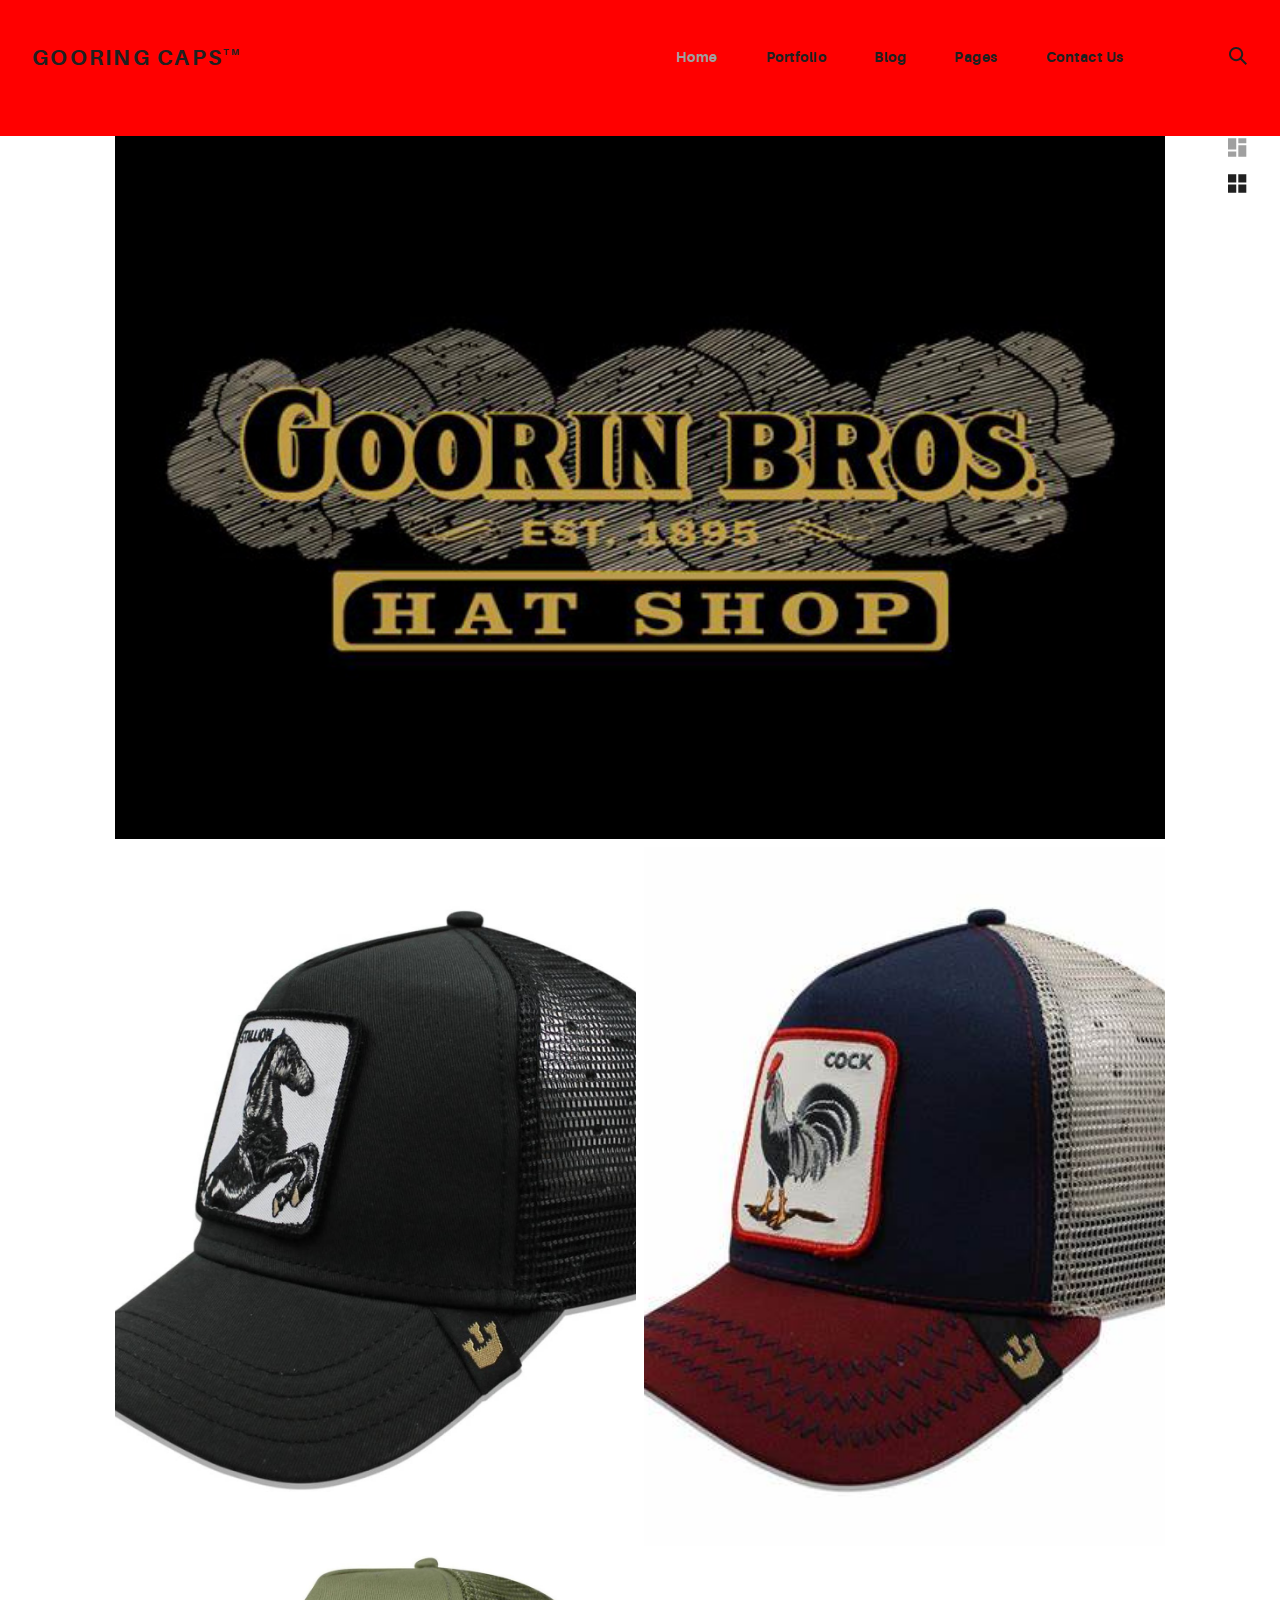
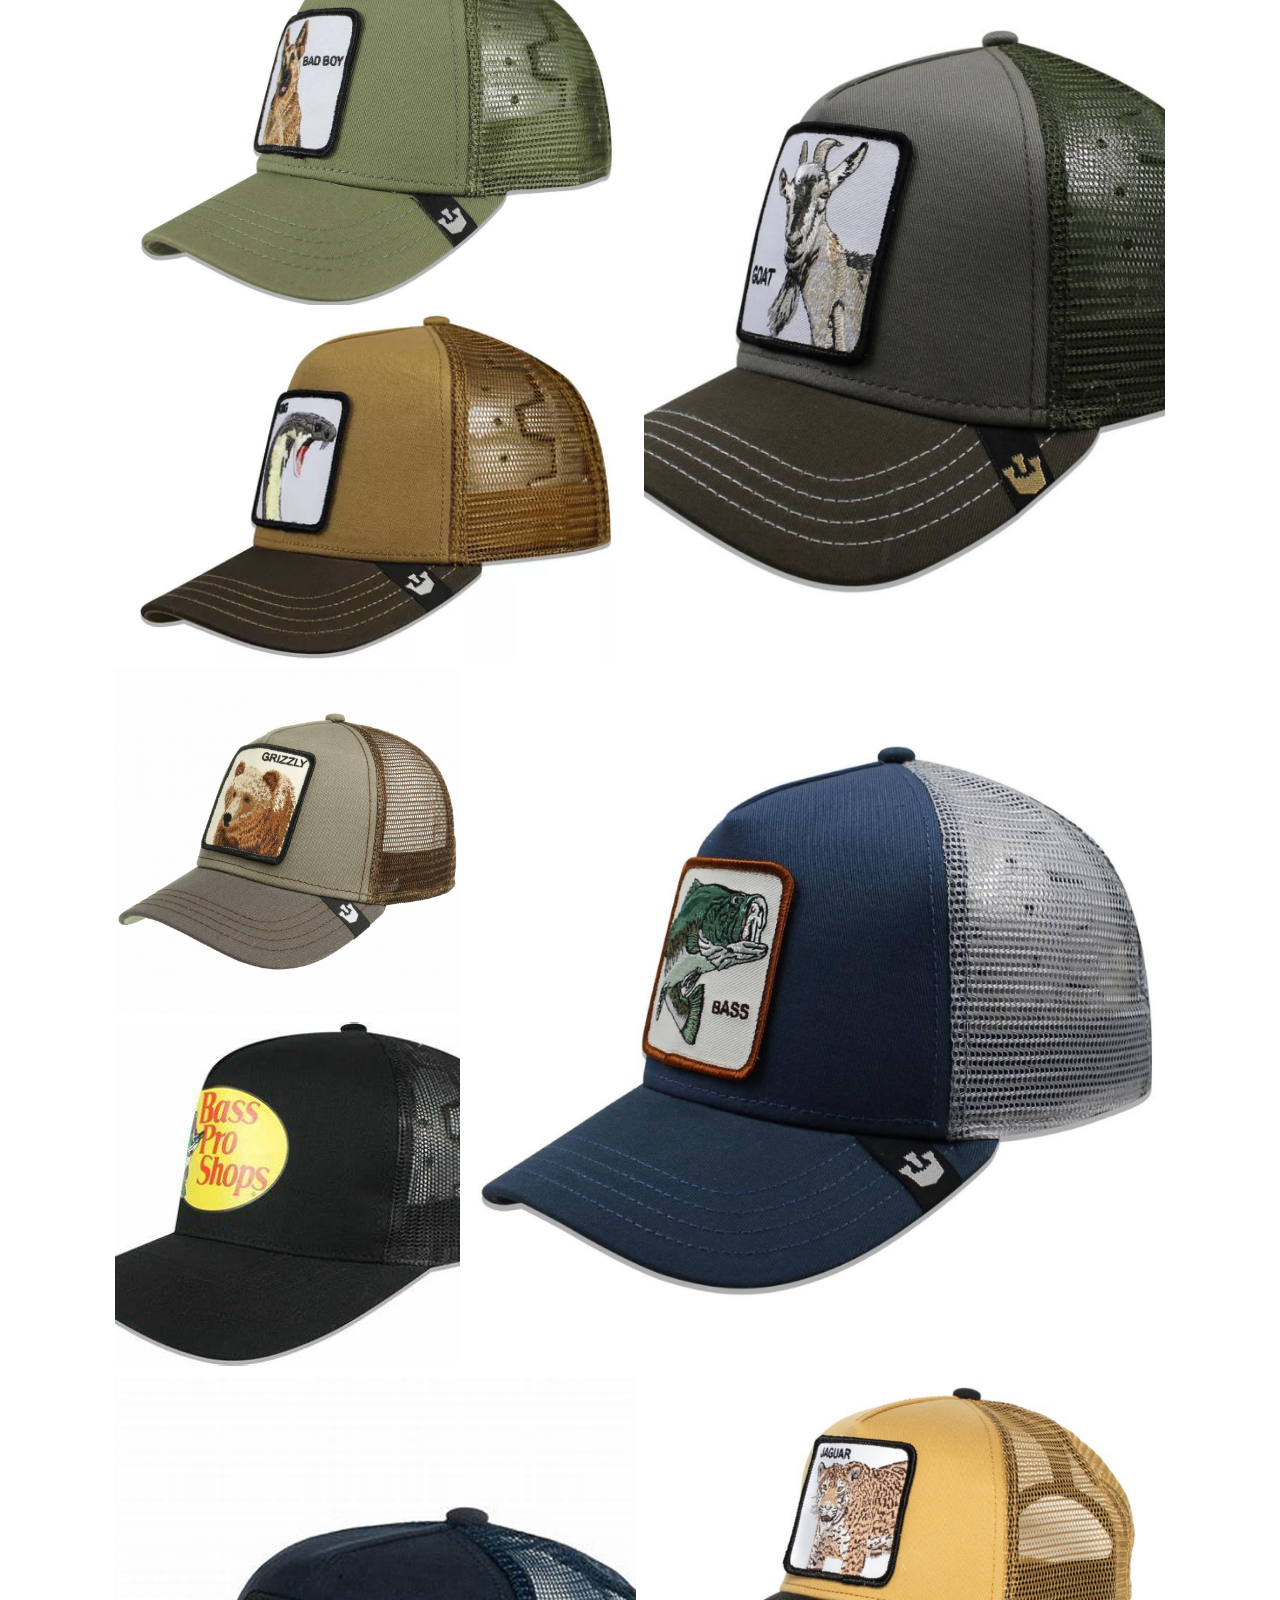
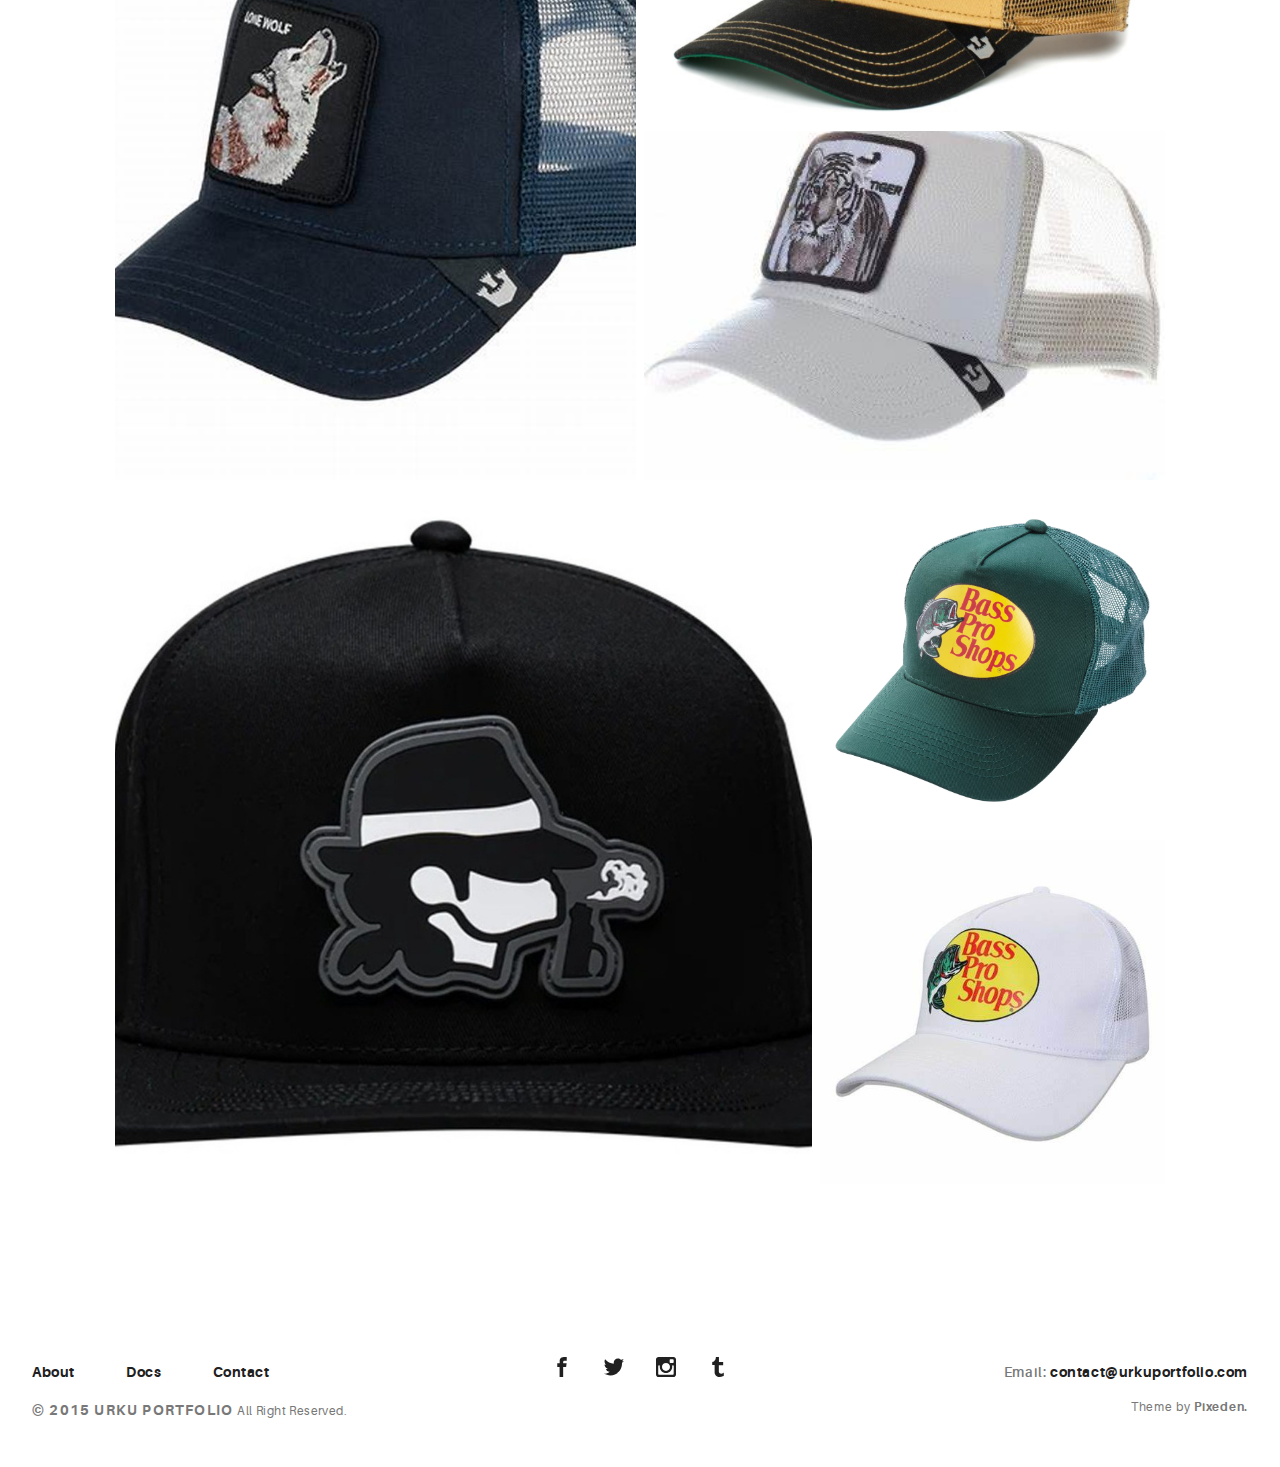
==== commit 4fdfb3f2: "launch 1.1" ====
--- a/index.html
+++ b/index.html
@@ -3,7 +3,7 @@
   <head>
     <meta name="viewport" content="width=device-width, initial-scale=1.0">
     <meta charset="UTF-8">
-    <title>Urku Portfolio :: Pixeden</title>
+    <title>causas fentanilo:: Pixeden</title>
     <link rel="icon" type="image/svg+xml" href="assets/img/urku-ico.svg">
     <link rel="stylesheet" href="assets/css/aurora-pack.min.css">
     <link rel="stylesheet" href="assets/css/aurora-theme-base.min.css">
@@ -24,7 +24,7 @@
         </svg>
       </label>
       <div class="ae-container-fluid rk-topbar">
-        <h1 class="rk-logo"><a href="index.html">urku portfolio<sup>tm</sup></a></h1>
+        <h1 class="rk-logo"><a href="index.html">gooring caps<sup>tm</sup></a></h1>
         <nav class="rk-navigation">
           <ul class="rk-menu">
             <li class="active rk-menu__item"><a href="index.html" class="rk-menu__link">Home</a>
--- a/assets/css/urku.css
+++ b/assets/css/urku.css
@@ -53,7 +53,7 @@
 }
 
 .rk-header {
-  background-color: #fff;
+  background-color: red;
   position: relative;
   z-index: 5;
 }
@@ -1164,9 +1164,10 @@
 .rk-blog--columns .rk-tosquare:before {
   padding-top: 100%;
 }
+ /*index.html*/
 
 .item-1 {
-  background-image: url("../img/project-1.jpg");
+  background-image: url("../img/goorin-bros-logo.jpg");
 }
 @media (min-width: 40em) {
   #layout-grid:checked ~ .rk-portfolio .item-1 {
@@ -1175,19 +1176,19 @@
 }
 
 .item-2 {
-  background-image: url("../img/project-2.jpg");
+  background-image: url("../img/caballo.jpg");
 }
 
 .item-3 {
-  background-image: url("../img/project-3.jpg");
+  background-image: url("../img/galloo.jpg");
 }
 
 .item-4 {
-  background-image: url("../img/project-4.jpg");
+  background-image: url("../img/goorinperro.jpg");
 }
 
 .item-5 {
-  background-image: url("../img/project-5.jpg");
+  background-image: url("../img/goorinserpi.webp");
 }
 @media (min-width: 40em) {
   #layout-grid:checked ~ .rk-portfolio .item-5 {
@@ -1196,7 +1197,7 @@
 }
 
 .item-6 {
-  background-image: url("../img/project-6.jpg");
+  background-image: url("../img/gorincabra.jpg");
 }
 @media (min-width: 40em) {
   #layout-grid:checked ~ .rk-portfolio .item-6 {
@@ -1205,31 +1206,31 @@
 }
 
 .item-7 {
-  background-image: url("../img/project-7.jpg");
+  background-image: url("../img/gorra-goorin-bros-oso-grizz.jpg");
 }
 
 .item-8 {
-  background-image: url("../img/project-8.jpg");
+  background-image: url("../img/bass.jpg");
 }
 
 .item-9 {
-  background-image: url("../img/project-9.jpg");
+  background-image: url("../img/pez.jpg");
 }
 
 .item-10 {
-  background-image: url("../img/project-10.jpg");
+  background-image: url("../img/lobogorin.jpg");
 }
 
 .item-11 {
-  background-image: url("../img/project-11.jpg");
+  background-image: url("../img/jaguar.jpg");
 }
 
 .item-12 {
-  background-image: url("../img/project-12.jpg");
+  background-image: url("../img/tigre.jpg");
 }
 
 .item-13 {
-  background-image: url("../img/project-13.jpg");
+  background-image: url("../img/D_NQ_NP_810436-MLM51716503420_092022-F.jpg");
 }
 @media (min-width: 40em) {
   #layout-grid:checked ~ .rk-portfolio .item-13 {
@@ -1241,11 +1242,11 @@
 }
 
 .item-14 {
-  background-image: url("../img/project-14.jpg");
+  background-image: url("../img/VERDEBSS.avif");
 }
 
 .item-15 {
-  background-image: url("../img/project-15.jpg");
+  background-image: url("../img/bassbLAN.jpg");
 }
 
 @media (min-width: 40em) {
@@ -1350,13 +1351,13 @@
 }
 
 .item-inside-1 {
-  background-image: url("../img/project-1.jpg");
+  background-image: url("../img/goorin-bros-logo.jpg");
   background-position: 50% 100%;
   background-size: 350%;
 }
 @media only screen and (-webkit-min-device-pixel-ratio: 1.5), only screen and (min--moz-device-pixel-ratio: 1.5), only screen and (-o-min-device-pixel-ratio: 3/2), only screen and (min-device-pixel-ratio: 1.5) {
   .item-inside-1 {
-    background-image: url("../img/project-1h.jpg");
+    background-image: url("../img/goorin-bros-logo.jpg");
   }
 }
 @media (min-width: 40em) {
@@ -1365,8 +1366,10 @@
   }
 }
 
+/*blog*/
+
 .post-inside-1 {
-  background-image: url("../img/post-1.jpg");
+  background-image: url("../img/titulfenta.jpg");
 }
 
 #layout-grid:checked ~ .rk-portfolio,
@@ -1570,8 +1573,10 @@
   margin-bottom: 7.3rem;
 }
 
+/*blog*/
+
 .post-1 {
-  background-image: url("../img/post-1.jpg");
+  background-image: url("../img/titulodelfentanilo.jpg");
 }
 @media (min-width: 40em) {
   #layout-grid:checked ~ .rk-blog .post-1 {
@@ -1580,7 +1585,7 @@
 }
 
 .post-2 {
-  background-image: url("../img/post-2.jpg");
+  background-image: url("../img/caballo.jpg");
 }
 
 .post-3 {
@@ -1641,7 +1646,7 @@
 }
 
 .post-1 {
-  background-image: url("../img/post-1.jpg");
+  background-image: url("../img/titulodelfentanilo.jpg");
 }
 @media (min-width: 40em) {
   .rk-blog--columns .post-1 {
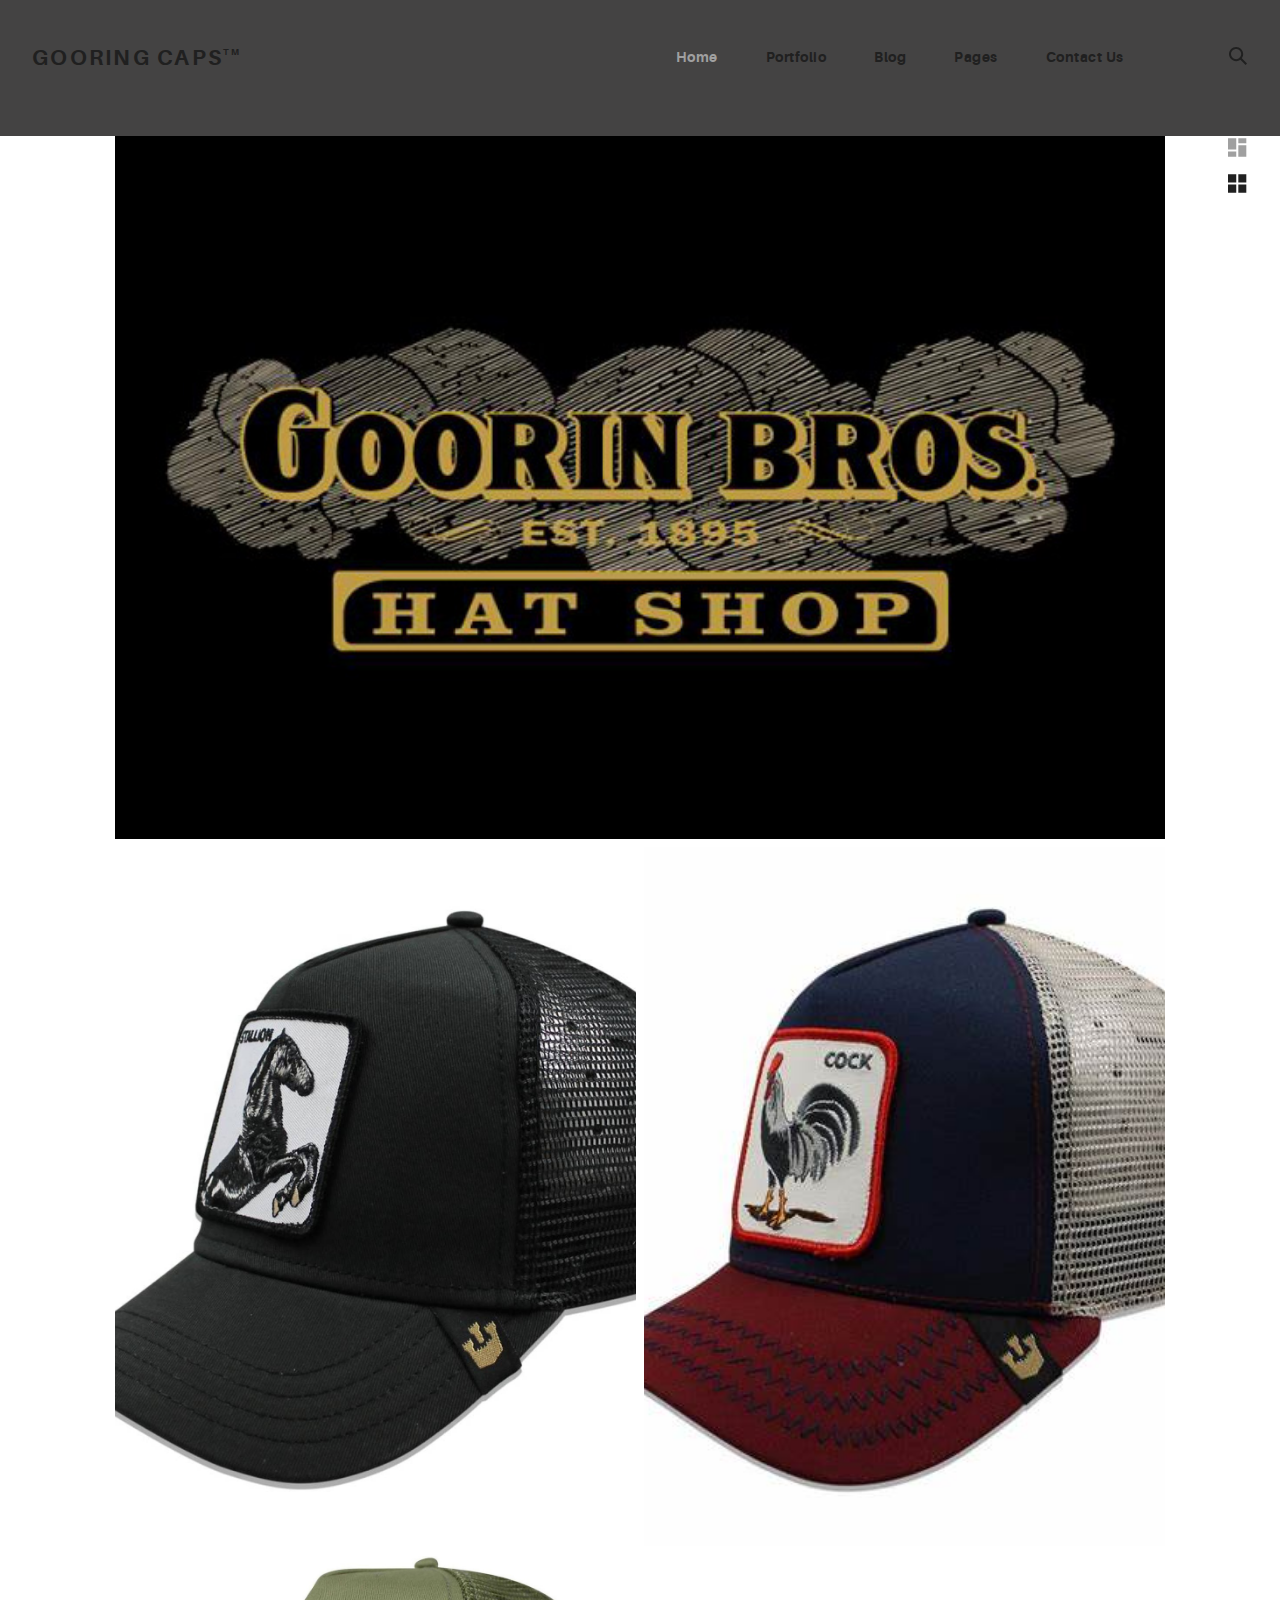
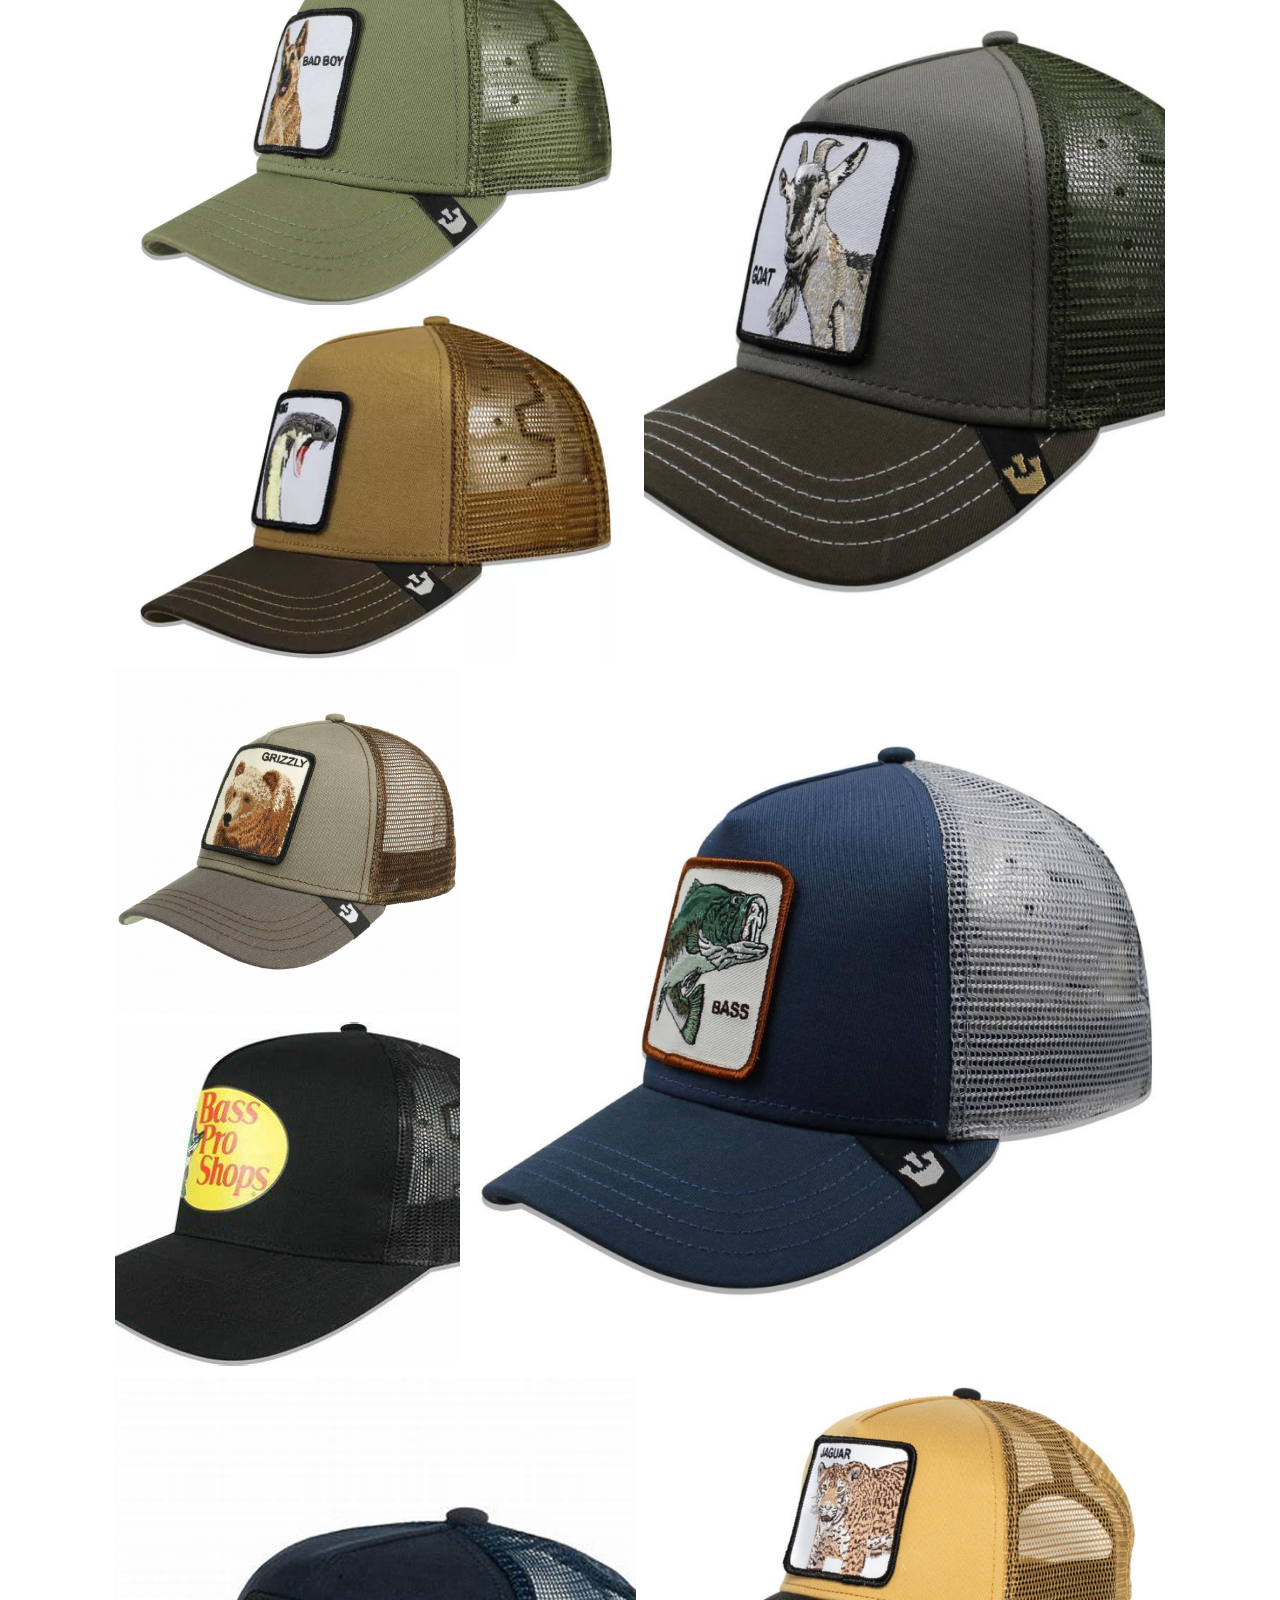
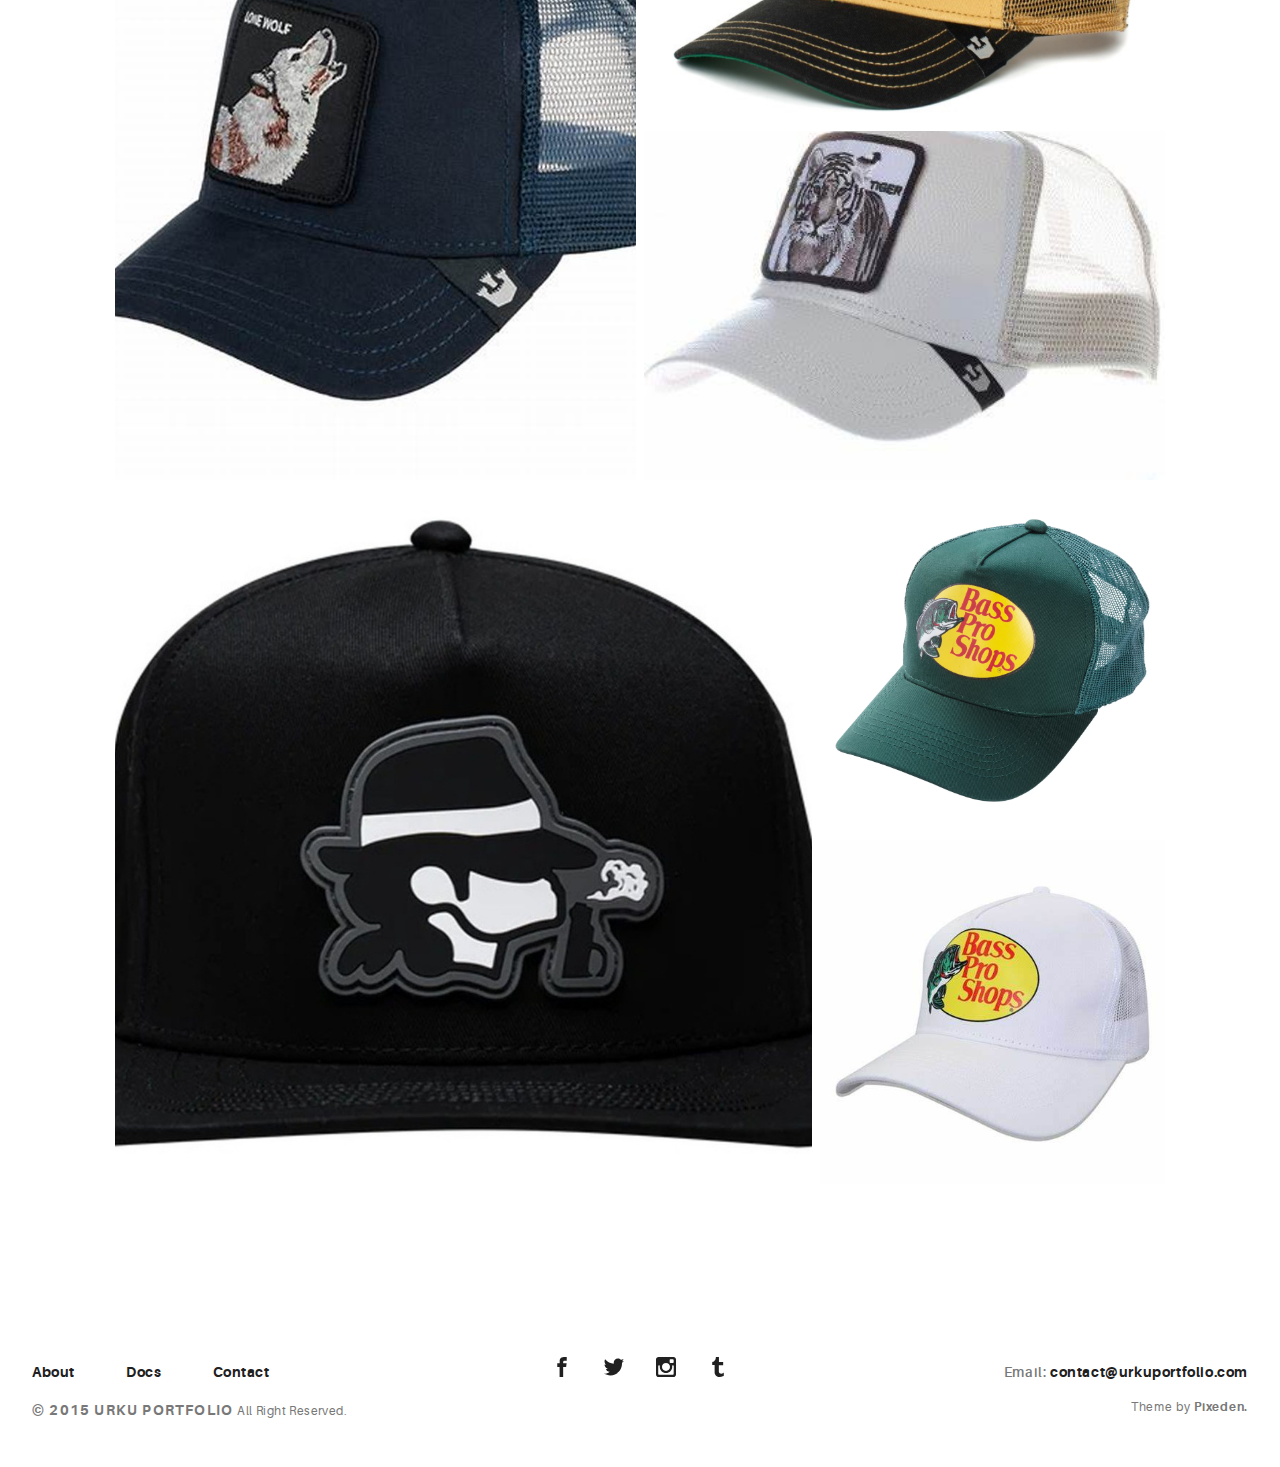
==== commit d52206be: "launch 1.1" ====
--- a/index.html
+++ b/index.html
@@ -98,71 +98,71 @@
       <section class="ae-container-fluid ae-container-fluid--inner loading rk-portfolio ">
         <div class="rk-portfolio__items"><a href="portfolio-item.html" class="rk-item rk-item--flex item-1 rk-size-12 rk-tosize-6 rk-landscape ">
             <div class="item-meta">
-              <h2>Essential Stationery</h2>
-              <p>Branding</p>
+              <h2>gooring caps</h2>
+              <p>calidad</p>
             </div></a><a href="portfolio-item.html" class="rk-item rk-item--flex item-2 rk-size-6  rk-portrait ">
             <div class="item-meta">
-              <h2>Pickled Tousled</h2>
-              <p>Art Direction</p>
+              <h2>goorin bros caballo</h2>
+              <p>800$</p>
             </div></a><a href="portfolio-item.html" class="rk-item rk-item--flex item-3 rk-size-6 rk-tosize-4 rk-portrait rk-tosquare">
             <div class="item-meta">
-              <h2>Waistcoat vegan</h2>
-              <p>Graphic Design</p>
+              <h2>gooring bros gallo</h2>
+              <p>800$</p>
             </div></a>
           <div class="rk-items-cont rk-size-6 rk-tosize-8"><a href="portfolio-item.html" class="rk-item rk-item--flex item-4 rk-size-12 rk-tosize-6 rk-landscape ">
               <div class="item-meta">
-                <h2>Tumblr hammock</h2>
-                <p>Packaging</p>
+                <h2>goorin bros perro</h2>
+                <p>800$</p>
               </div></a><a href="portfolio-item.html" class="rk-item rk-item--flex item-5 rk-size-12 rk-tosize-6 rk-landscape ">
               <div class="item-meta">
-                <h2>Biodiesel etsy</h2>
-                <p>Branding</p>
+                <h2>goorin bros serpiente</h2>
+                <p>800$</p>
               </div></a>
           </div><a href="portfolio-item.html" class="rk-item rk-item--flex item-6 rk-size-6 rk-tosize-4 rk-portrait rk-tosquare">
             <div class="item-meta">
-              <h2>Gentrify artisan</h2>
-              <p>Graphic Design</p>
+              <h2>goorin bros cabra</h2>
+              <p>800$</p>
             </div></a>
           <div class="rk-items-cont rk-size-4 rk-tosize-8"><a href="portfolio-item.html" class="rk-item rk-item--flex item-7 rk-size-12 rk-tosize-6 rk-square ">
               <div class="item-meta">
-                <h2>Plaid austin</h2>
-                <p>Graphic Design</p>
+                <h2>goorin bros oso</h2>
+                <p>800$</p>
               </div></a><a href="portfolio-item.html" class="rk-item rk-item--flex item-8 rk-size-12 rk-tosize-6 rk-square ">
               <div class="item-meta">
-                <h2>Trust fund</h2>
-                <p>Packaging</p>
+                <h2>bass pro shops negra</h2>
+                <p>320$</p>
               </div></a>
           </div><a href="portfolio-item.html" class="rk-item rk-item--flex item-9 rk-size-8 rk-tosize-3 rk-square ">
             <div class="item-meta">
-              <h2>Gentrify pork</h2>
-              <p>Branding</p>
+              <h2>gooring bass pro</h2>
+              <p>450$</p>
             </div></a><a href="portfolio-item.html" class="rk-item rk-item--flex item-10 rk-size-6 rk-tosize-3 rk-portrait rk-tosquare">
             <div class="item-meta  rk-tosmallfont">
-              <h2>Waistcoat ugh</h2>
-              <p>UI/UX</p>
+              <h2>goorin bros lobo</h2>
+              <p>800$</p>
             </div></a>
           <div class="rk-items-cont rk-size-6 rk-tosize-6"><a href="portfolio-item.html" class="rk-item rk-item--flex item-11 rk-size-12 rk-tosize-6 rk-landscape rk-tosquare">
               <div class="item-meta">
-                <h2>Deep v kogi</h2>
-                <p>Graphic Design</p>
+                <h2>goorin bros jaguar</h2>
+                <p>800$</p>
               </div></a><a href="portfolio-item.html" class="rk-item rk-item--flex item-12 rk-size-12 rk-tosize-6 rk-landscape rk-tosquare">
               <div class="item-meta">
-                <h2>Venmo trust</h2>
-                <p>Packaging</p>
+                <h2>goorin bros tigre</h2>
+                <p>800$</p>
               </div></a>
           </div><a href="portfolio-item.html" class="rk-item rk-item--flex item-13 rk-size-8 rk-tosize-3 rk-square ">
             <div class="item-meta">
-              <h2>Venmo trust</h2>
-              <p>Ui/UX</p>
+              <h2>jc hats</h2>
+              <p>750$</p>
             </div></a>
           <div class="rk-items-cont rk-size-4 rk-tosize-6"><a href="portfolio-item.html" class="rk-item rk-item--flex item-14 rk-size-12 rk-tosize-6 rk-square ">
               <div class="item-meta">
-                <h2>Gentrify semiotic</h2>
-                <p>Art Direction</p>
+                <h2>bass pro shops verde</h2>
+                <p>300$</p>
               </div></a><a href="portfolio-item.html" class="rk-item rk-item--flex item-15 rk-size-12 rk-tosize-6 rk-square ">
               <div class="item-meta">
-                <h2>Migas artisan</h2>
-                <p>Photography</p>
+                <h2>bass pro shops blanca</h2>
+                <p>300$</p>
               </div></a>
           </div>
         </div>
--- a/assets/css/urku.css
+++ b/assets/css/urku.css
@@ -53,7 +53,7 @@
 }
 
 .rk-header {
-  background-color: red;
+  background-color: rgb(68, 67, 67);
   position: relative;
   z-index: 5;
 }
@@ -1351,7 +1351,7 @@
 }
 
 .item-inside-1 {
-  background-image: url("../img/goorin-bros-logo.jpg");
+  background-image: url("../img/8db35f97c6f3535c575c41c4698e8f38.w1500.h750.__CR0\,150\,1500\,450_PT0_SX600_V1___.jpg");
   background-position: 50% 100%;
   background-size: 350%;
 }
